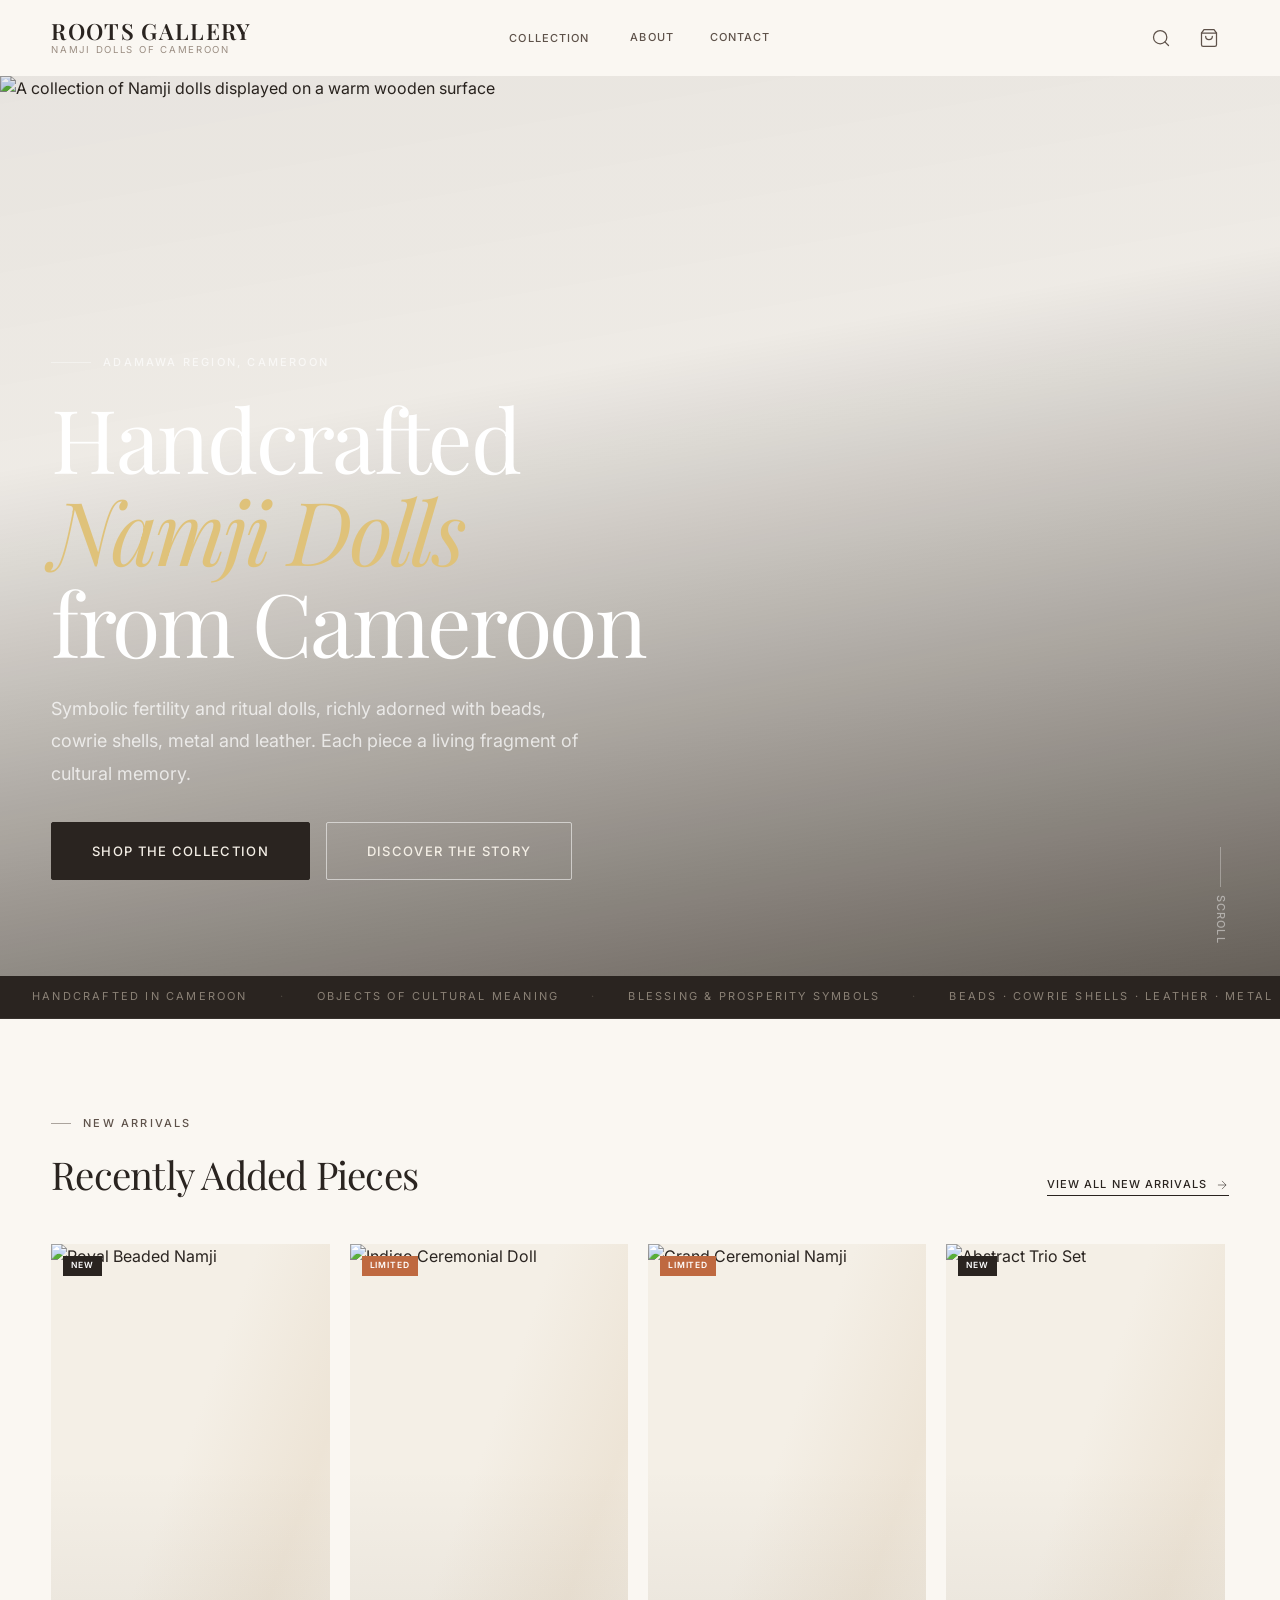
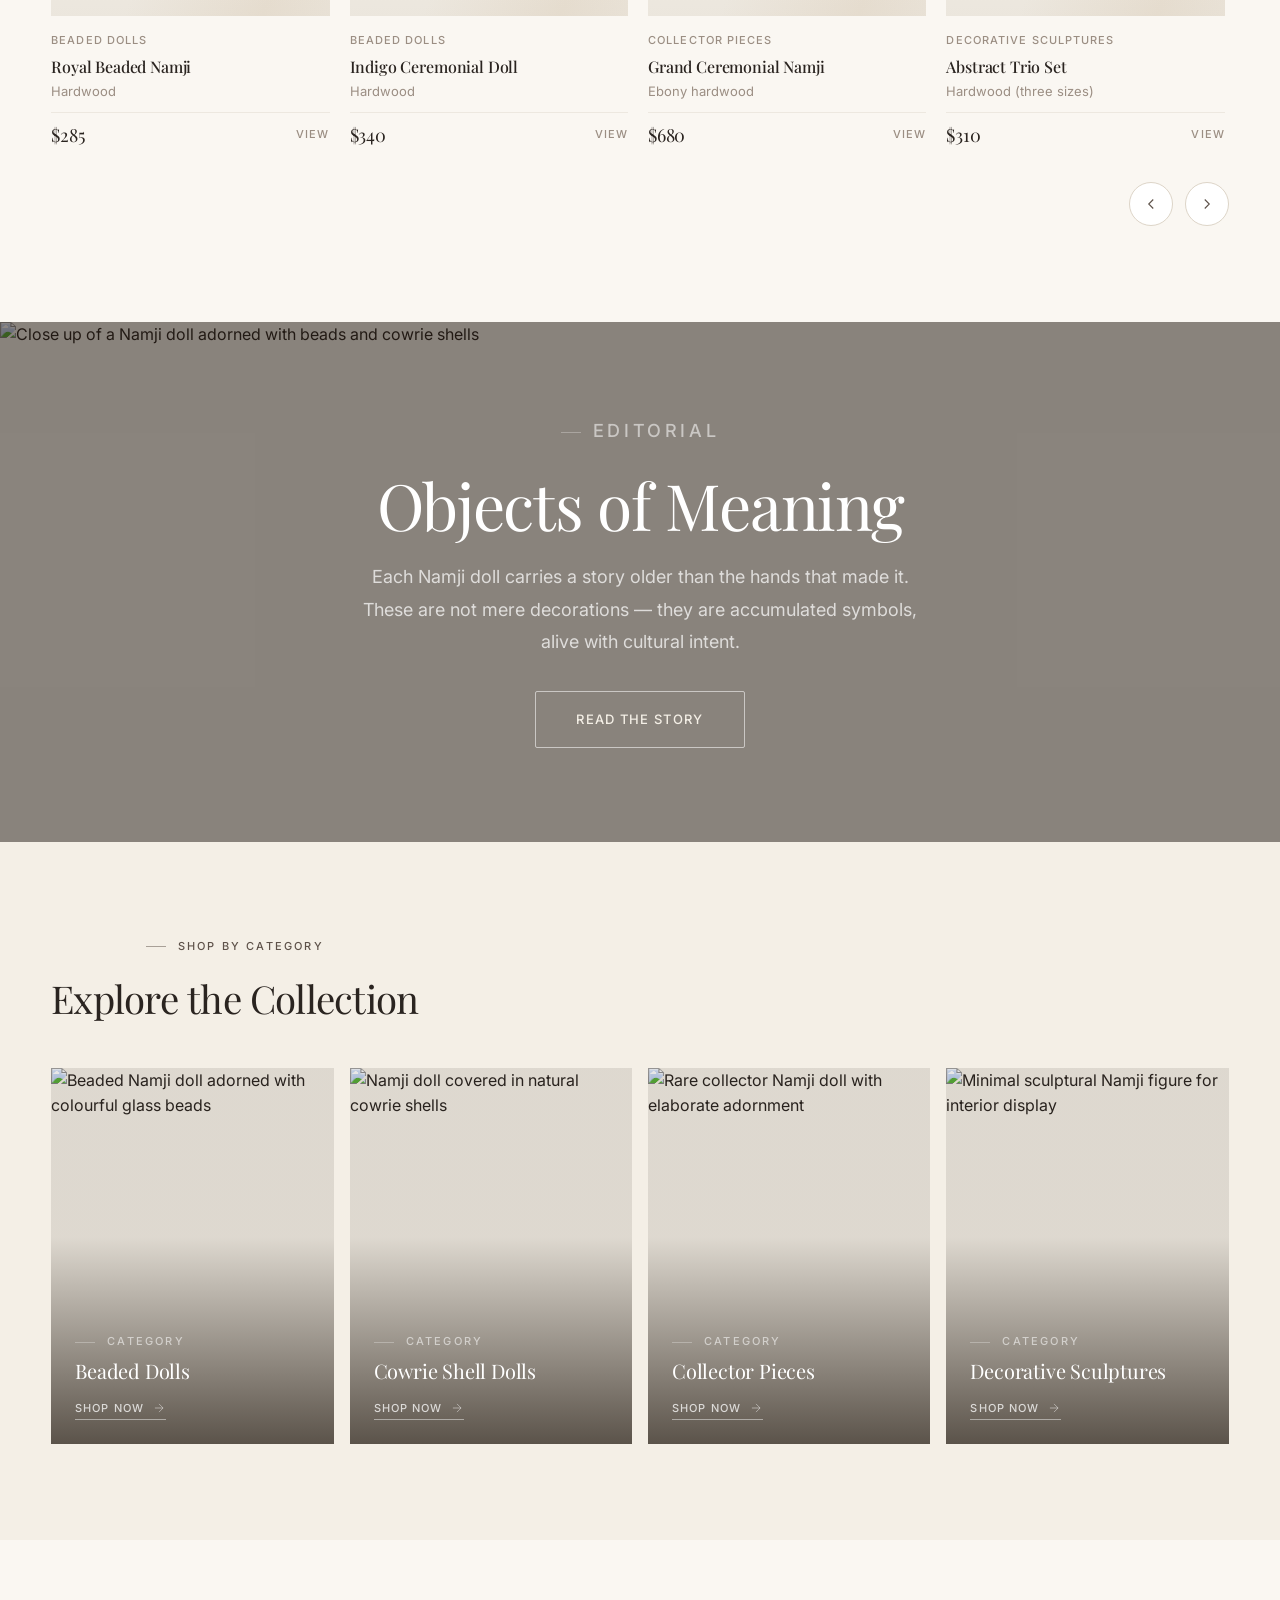
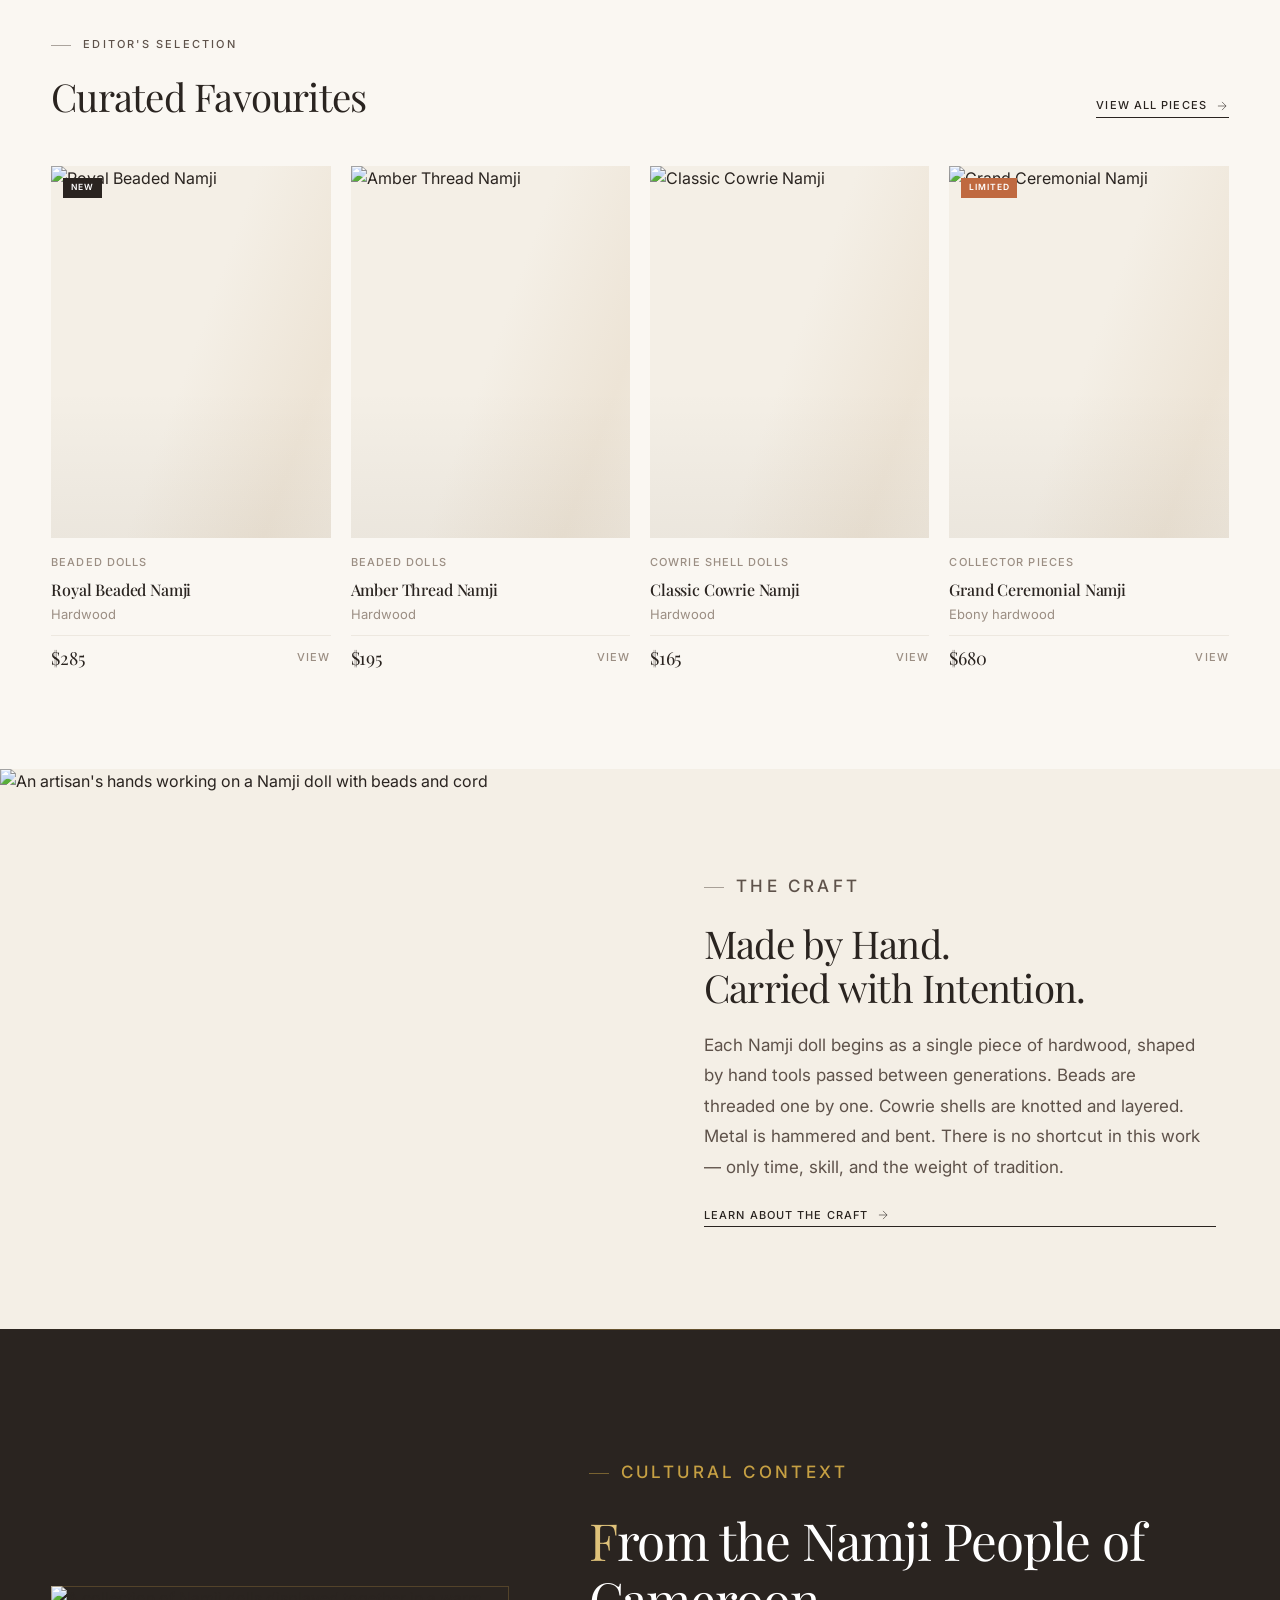
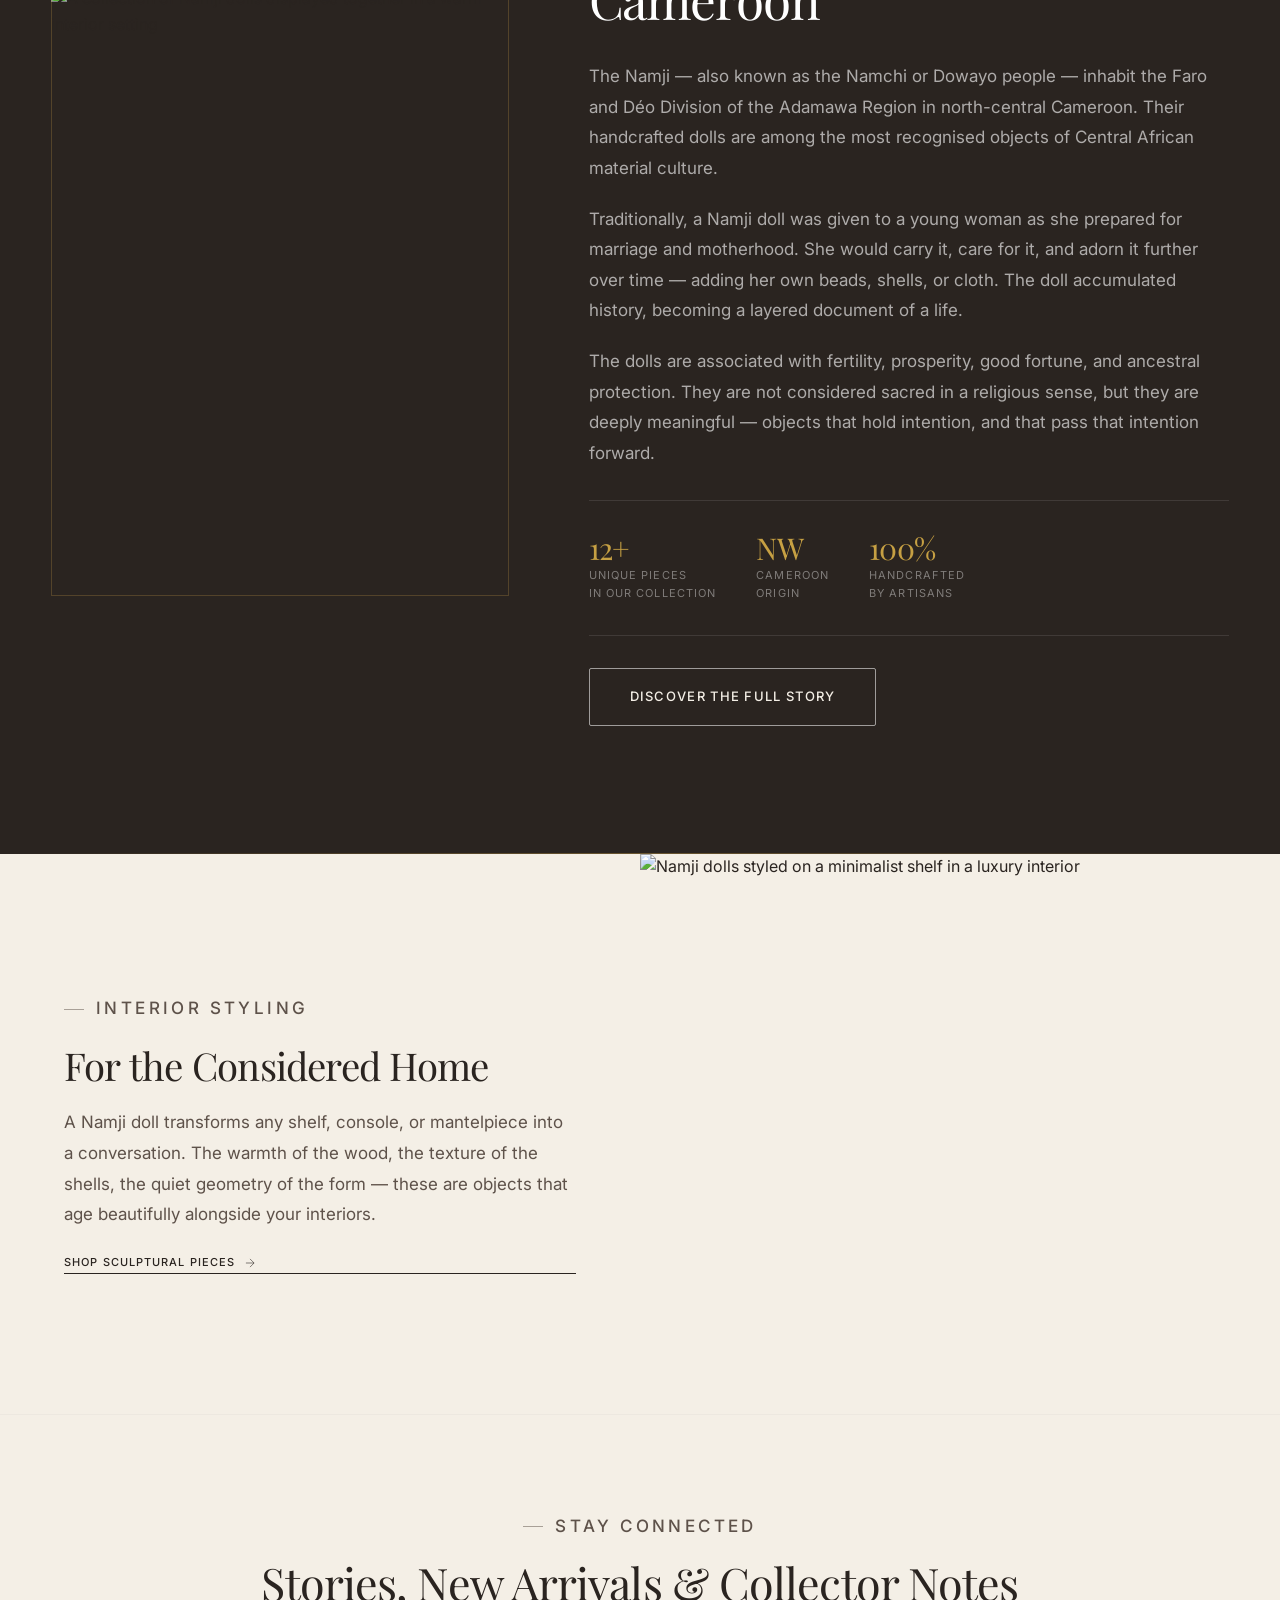
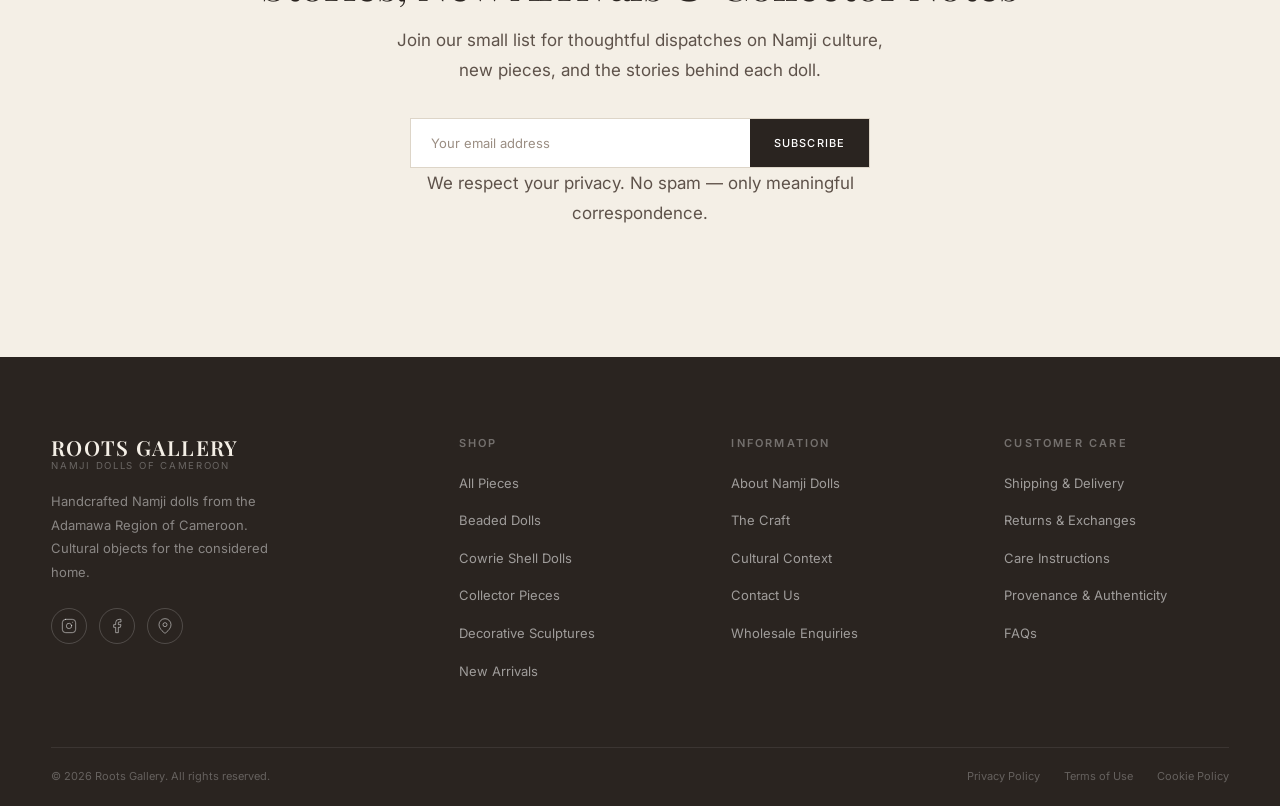
==== index.html @ 9575d580 "Initial Roots Gallery website Co-authored-by: Cursor <cursoragent@cursor.com>" ====
<!DOCTYPE html>
<html lang="en">
<head>
  <meta charset="UTF-8">
  <meta name="viewport" content="width=device-width, initial-scale=1.0">
  <meta name="description" content="Roots Gallery — Handcrafted Namji dolls from the Adamawa Region of Cameroon. Symbolic cultural dolls richly adorned with beads, cowrie shells, metal and leather.">
  <meta name="theme-color" content="#FAF7F2">
  <title>Roots Gallery — Namji Dolls from Cameroon</title>

  <!-- Open Graph -->
  <meta property="og:title" content="Roots Gallery — Namji Dolls from Cameroon">
  <meta property="og:description" content="Handcrafted cultural dolls from the Namji people of the Adamawa Region, Cameroon. Beaded, cowrie shell, and collector pieces for the considered home.">
  <meta property="og:type" content="website">
  <meta property="og:image" content="https://picsum.photos/seed/namji-hero-warm/1200/630">

  <link rel="stylesheet" href="css/main.css">
  <link rel="icon" href="data:image/svg+xml,<svg xmlns='http://www.w3.org/2000/svg' viewBox='0 0 100 100'><text y='.9em' font-size='90'>🪆</text></svg>">
</head>
<body data-page="home">

  <!-- ─── MAIN CONTENT ─── -->
  <main>

    <!-- ═══════════════════════════════════════════════
         HERO
    ═══════════════════════════════════════════════ -->
    <section class="hero" aria-label="Hero">
      <img
        src="https://picsum.photos/seed/namji-hero-warm/1920/1080"
        alt="A collection of Namji dolls displayed on a warm wooden surface"
        class="hero-image"
        fetchpriority="high"
        width="1920" height="1080"
      >
      <div class="hero-overlay"></div>

      <div class="hero-content">
        <p class="hero-eyebrow">Adamawa Region, Cameroon</p>
        <h1 class="hero-title">
          Handcrafted<br><em>Namji Dolls</em><br>from Cameroon
        </h1>
        <p class="hero-subtitle">
          Symbolic fertility and ritual dolls, richly adorned with beads, cowrie shells, metal and leather. Each piece a living fragment of cultural memory.
        </p>
        <div class="hero-actions">
          <a href="shop.html" class="btn btn-primary btn-lg">Shop the Collection</a>
          <a href="about.html" class="btn btn-outline-light btn-lg">Discover the Story</a>
        </div>
      </div>

      <div class="hero-scroll" aria-hidden="true">
        <div class="hero-scroll-line"></div>
        <span>Scroll</span>
      </div>
    </section>

    <!-- ═══════════════════════════════════════════════
         MARQUEE STRIP
    ═══════════════════════════════════════════════ -->
    <div class="marquee-strip" aria-hidden="true">
      <!-- JS (initMarquee) duplicates this content once for seamless loop -->
      <div class="marquee-track">
        <span>Handcrafted in Cameroon</span>
        <span class="sep">·</span>
        <span>Objects of Cultural Meaning</span>
        <span class="sep">·</span>
        <span>Blessing &amp; Prosperity Symbols</span>
        <span class="sep">·</span>
        <span>Beads · Cowrie Shells · Leather · Metal</span>
        <span class="sep">·</span>
        <span>Collector &amp; Interior Pieces</span>
        <span class="sep">·</span>
        <span>Shipped Worldwide</span>
        <span class="sep">·</span>
      </div>
    </div>

    <!-- ═══════════════════════════════════════════════
         NEW ARRIVALS
    ═══════════════════════════════════════════════ -->
    <section class="section" aria-labelledby="new-arrivals-heading">
      <div class="container container--wide">

        <div class="section-header">
          <div class="section-header-left">
            <p class="subheading fade-up">New Arrivals</p>
            <h2 id="new-arrivals-heading" class="fade-up delay-1">Recently Added Pieces</h2>
          </div>
          <a href="shop.html?filter=new" class="text-link fade-up delay-2">
            View all new arrivals
            <svg xmlns="http://www.w3.org/2000/svg" viewBox="0 0 24 24" fill="none" stroke="currentColor"><line x1="5" y1="12" x2="19" y2="12"/><polyline points="12 5 19 12 12 19"/></svg>
          </a>
        </div>

        <!-- Carousel -->
        <div class="carousel-wrapper" data-carousel>
          <div class="carousel-track" id="new-arrivals-track" aria-label="New arrivals">
            <!-- Populated by main.js -->
          </div>
          <div class="carousel-nav">
            <button class="carousel-btn" data-carousel-prev aria-label="Previous products">
              <svg xmlns="http://www.w3.org/2000/svg" viewBox="0 0 24 24" fill="none" stroke="currentColor" stroke-width="1.5"><polyline points="15 18 9 12 15 6"/></svg>
            </button>
            <button class="carousel-btn" data-carousel-next aria-label="Next products">
              <svg xmlns="http://www.w3.org/2000/svg" viewBox="0 0 24 24" fill="none" stroke="currentColor" stroke-width="1.5"><polyline points="9 18 15 12 9 6"/></svg>
            </button>
          </div>
        </div>

      </div>
    </section>

    <!-- ═══════════════════════════════════════════════
         EDITORIAL — OBJECTS OF MEANING
    ═══════════════════════════════════════════════ -->
    <section class="editorial-banner" aria-labelledby="editorial-heading">
      <img
        src="https://picsum.photos/seed/namji-editorial-1/1920/600"
        alt="Close up of a Namji doll adorned with beads and cowrie shells"
        class="editorial-banner-image"
        loading="lazy"
        width="1920" height="600"
      >
      <div class="editorial-banner-overlay"></div>
      <div class="editorial-banner-content">
        <p class="subheading">Editorial</p>
        <h2 id="editorial-heading">Objects of Meaning</h2>
        <p>Each Namji doll carries a story older than the hands that made it. These are not mere decorations — they are accumulated symbols, alive with cultural intent.</p>
        <a href="about.html" class="btn btn-outline-light btn-lg">Read the Story</a>
      </div>
    </section>

    <!-- ═══════════════════════════════════════════════
         CATEGORY GRID
    ═══════════════════════════════════════════════ -->
    <section class="section section-warm" aria-labelledby="categories-heading">
      <div class="container container--wide">

        <div class="section-header section-center">
          <div class="section-header-left">
            <p class="subheading fade-up">Shop by Category</p>
            <h2 id="categories-heading" class="fade-up delay-1">Explore the Collection</h2>
          </div>
        </div>

        <div class="category-grid">

          <a href="shop.html?category=beaded-dolls" class="category-card fade-up" aria-label="Shop Beaded Dolls">
            <img
              src="https://picsum.photos/seed/namji-cat-beaded/600/800"
              alt="Beaded Namji doll adorned with colourful glass beads"
              loading="lazy" width="600" height="800"
            >
            <div class="category-card-overlay"></div>
            <div class="category-card-content">
              <p class="subheading">Category</p>
              <h3>Beaded Dolls</h3>
              <span class="text-link">
                Shop now
                <svg xmlns="http://www.w3.org/2000/svg" viewBox="0 0 24 24" fill="none" stroke="currentColor"><line x1="5" y1="12" x2="19" y2="12"/><polyline points="12 5 19 12 12 19"/></svg>
              </span>
            </div>
          </a>

          <a href="shop.html?category=cowrie-shell-dolls" class="category-card fade-up delay-1" aria-label="Shop Cowrie Shell Dolls">
            <img
              src="https://picsum.photos/seed/namji-cat-cowrie/600/800"
              alt="Namji doll covered in natural cowrie shells"
              loading="lazy" width="600" height="800"
            >
            <div class="category-card-overlay"></div>
            <div class="category-card-content">
              <p class="subheading">Category</p>
              <h3>Cowrie Shell Dolls</h3>
              <span class="text-link">
                Shop now
                <svg xmlns="http://www.w3.org/2000/svg" viewBox="0 0 24 24" fill="none" stroke="currentColor"><line x1="5" y1="12" x2="19" y2="12"/><polyline points="12 5 19 12 12 19"/></svg>
              </span>
            </div>
          </a>

          <a href="shop.html?category=collector-pieces" class="category-card fade-up delay-2" aria-label="Shop Collector Pieces">
            <img
              src="https://picsum.photos/seed/namji-cat-collector/600/800"
              alt="Rare collector Namji doll with elaborate adornment"
              loading="lazy" width="600" height="800"
            >
            <div class="category-card-overlay"></div>
            <div class="category-card-content">
              <p class="subheading">Category</p>
              <h3>Collector Pieces</h3>
              <span class="text-link">
                Shop now
                <svg xmlns="http://www.w3.org/2000/svg" viewBox="0 0 24 24" fill="none" stroke="currentColor"><line x1="5" y1="12" x2="19" y2="12"/><polyline points="12 5 19 12 12 19"/></svg>
              </span>
            </div>
          </a>

          <a href="shop.html?category=decorative-sculptures" class="category-card fade-up delay-3" aria-label="Shop Decorative Sculptures">
            <img
              src="https://picsum.photos/seed/namji-cat-sculpture/600/800"
              alt="Minimal sculptural Namji figure for interior display"
              loading="lazy" width="600" height="800"
            >
            <div class="category-card-overlay"></div>
            <div class="category-card-content">
              <p class="subheading">Category</p>
              <h3>Decorative Sculptures</h3>
              <span class="text-link">
                Shop now
                <svg xmlns="http://www.w3.org/2000/svg" viewBox="0 0 24 24" fill="none" stroke="currentColor"><line x1="5" y1="12" x2="19" y2="12"/><polyline points="12 5 19 12 12 19"/></svg>
              </span>
            </div>
          </a>

        </div>
      </div>
    </section>

    <!-- ═══════════════════════════════════════════════
         FEATURED PRODUCTS
    ═══════════════════════════════════════════════ -->
    <section class="section" aria-labelledby="featured-heading">
      <div class="container container--wide">

        <div class="section-header">
          <div class="section-header-left">
            <p class="subheading fade-up">Editor's Selection</p>
            <h2 id="featured-heading" class="fade-up delay-1">Curated Favourites</h2>
          </div>
          <a href="shop.html?filter=featured" class="text-link fade-up delay-2">
            View all pieces
            <svg xmlns="http://www.w3.org/2000/svg" viewBox="0 0 24 24" fill="none" stroke="currentColor"><line x1="5" y1="12" x2="19" y2="12"/><polyline points="12 5 19 12 12 19"/></svg>
          </a>
        </div>

        <div class="products-grid" id="featured-grid" aria-label="Featured products">
          <!-- Populated by main.js -->
        </div>

      </div>
    </section>

    <!-- ═══════════════════════════════════════════════
         EDITORIAL SPLIT — CRAFT
    ═══════════════════════════════════════════════ -->
    <section class="editorial-split" aria-label="The craft of Namji dolls">
      <div class="editorial-split-image">
        <img
          src="https://picsum.photos/seed/namji-craft-split/900/700"
          alt="An artisan's hands working on a Namji doll with beads and cord"
          loading="lazy"
          width="900" height="700"
        >
      </div>
      <div class="editorial-split-content">
        <p class="subheading fade-up">The Craft</p>
        <h2 class="fade-up delay-1">Made by Hand.<br>Carried with Intention.</h2>
        <p class="fade-up delay-2">Each Namji doll begins as a single piece of hardwood, shaped by hand tools passed between generations. Beads are threaded one by one. Cowrie shells are knotted and layered. Metal is hammered and bent. There is no shortcut in this work — only time, skill, and the weight of tradition.</p>
        <a href="about.html#craft" class="text-link fade-up delay-3">
          Learn about the craft
          <svg xmlns="http://www.w3.org/2000/svg" viewBox="0 0 24 24" fill="none" stroke="currentColor"><line x1="5" y1="12" x2="19" y2="12"/><polyline points="12 5 19 12 12 19"/></svg>
        </a>
      </div>
    </section>

    <!-- ═══════════════════════════════════════════════
         CULTURAL STORY BLOCK
    ═══════════════════════════════════════════════ -->
    <section class="story-block" aria-labelledby="story-heading">
      <div class="container container--wide">
        <div class="story-block-inner">

          <div class="story-block-image fade-in">
            <img
              src="https://picsum.photos/seed/namji-story/600/800"
              alt="A collection of Namji dolls displayed together in a warm interior setting"
              loading="lazy"
              width="600" height="800"
            >
          </div>

          <div class="story-block-content">
            <p class="subheading">Cultural Context</p>
            <h2 id="story-heading" class="fade-up">From the Namji People of Cameroon</h2>
            <p class="fade-up delay-1">The Namji — also known as the Namchi or Dowayo people — inhabit the Faro and Déo Division of the Adamawa Region in north-central Cameroon. Their handcrafted dolls are among the most recognised objects of Central African material culture.</p>
            <p class="fade-up delay-2">Traditionally, a Namji doll was given to a young woman as she prepared for marriage and motherhood. She would carry it, care for it, and adorn it further over time — adding her own beads, shells, or cloth. The doll accumulated history, becoming a layered document of a life.</p>
            <p class="fade-up delay-3">The dolls are associated with fertility, prosperity, good fortune, and ancestral protection. They are not considered sacred in a religious sense, but they are deeply meaningful — objects that hold intention, and that pass that intention forward.</p>

            <div class="story-stats fade-up delay-4">
              <div class="story-stat">
                <span class="story-stat-number">12+</span>
                <span class="story-stat-label">Unique pieces<br>in our collection</span>
              </div>
              <div class="story-stat">
                <span class="story-stat-number">NW</span>
                <span class="story-stat-label">Cameroon<br>origin</span>
              </div>
              <div class="story-stat">
                <span class="story-stat-number">100%</span>
                <span class="story-stat-label">Handcrafted<br>by artisans</span>
              </div>
            </div>

            <a href="about.html" class="btn btn-outline-light btn-lg fade-up delay-5">Discover the Full Story</a>
          </div>

        </div>
      </div>
    </section>

    <!-- ═══════════════════════════════════════════════
         EDITORIAL SPLIT — INTERIOR
    ═══════════════════════════════════════════════ -->
    <section class="editorial-split editorial-split--reverse" aria-label="Namji dolls in interior design">
      <div class="editorial-split-image">
        <img
          src="https://picsum.photos/seed/namji-interior/900/700"
          alt="Namji dolls styled on a minimalist shelf in a luxury interior"
          loading="lazy"
          width="900" height="700"
        >
      </div>
      <div class="editorial-split-content">
        <p class="subheading fade-up">Interior Styling</p>
        <h2 class="fade-up delay-1">For the Considered Home</h2>
        <p class="fade-up delay-2">A Namji doll transforms any shelf, console, or mantelpiece into a conversation. The warmth of the wood, the texture of the shells, the quiet geometry of the form — these are objects that age beautifully alongside your interiors.</p>
        <a href="shop.html?category=decorative-sculptures" class="text-link fade-up delay-3">
          Shop sculptural pieces
          <svg xmlns="http://www.w3.org/2000/svg" viewBox="0 0 24 24" fill="none" stroke="currentColor"><line x1="5" y1="12" x2="19" y2="12"/><polyline points="12 5 19 12 12 19"/></svg>
        </a>
      </div>
    </section>

    <!-- ═══════════════════════════════════════════════
         NEWSLETTER
    ═══════════════════════════════════════════════ -->
    <section class="newsletter" aria-labelledby="newsletter-heading">
      <div class="container container--narrow">
        <p class="subheading fade-up">Stay Connected</p>
        <h2 id="newsletter-heading" class="fade-up delay-1">Stories, New Arrivals &amp; Collector Notes</h2>
        <p class="fade-up delay-2">Join our small list for thoughtful dispatches on Namji culture, new pieces, and the stories behind each doll.</p>
        <form class="newsletter-form fade-up delay-3" novalidate>
          <input type="email" placeholder="Your email address" aria-label="Email address" required>
          <button type="submit">Subscribe</button>
        </form>
        <p class="newsletter-note fade-up delay-4">We respect your privacy. No spam — only meaningful correspondence.</p>
      </div>
    </section>

  </main>
  <!-- ─── END MAIN ─── -->

  <!-- Scripts (order matters) -->
  <script src="js/products.js"></script>
  <script src="js/cart.js"></script>
  <script src="js/components.js"></script>
  <script src="js/main.js"></script>
</body>
</html>
---- css/main.css ----
/* ============================================================
   ROOTS GALLERY — Main Stylesheet
   Namji Dolls · African Luxury Ecommerce
   ============================================================ */

@import url('https://fonts.googleapis.com/css2?family=Playfair+Display:ital,wght@0,400;0,500;0,600;0,700;1,400;1,500&family=Inter:wght@300;400;500;600&family=Cormorant+Garamond:ital,wght@0,400;0,500;0,600;1,400;1,500;1,600&display=swap');

/* ============================================================
   CSS CUSTOM PROPERTIES
   ============================================================ */
:root {
  /* Brand Colors */
  --cream:        #FAF7F2;
  --warm-white:   #F4EFE6;
  --sand:         #EDE4D6;
  --sand-dark:    #D8CCBB;
  --taupe:        #B9A896;
  --brown-light:  #9E7A5C;
  --brown:        #7A5840;
  --brown-deep:   #5C3D28;
  --charcoal:     #2A2420;
  --ink:          #16110C;
  --terracotta:   #BF6940;
  --gold:         #C6A043;
  --gold-light:   #DFC27A;
  --sage:         #6A7A5C;
  --copper:       #A0664A;
  --white:        #FFFFFF;

  /* Semantic */
  --bg:           var(--cream);
  --bg-alt:       var(--warm-white);
  --bg-dark:      var(--charcoal);
  --bg-card:      #FFFFFF;
  --text-1:       var(--charcoal);
  --text-2:       #5E524A;
  --text-3:       #9B8E83;
  --text-on-dark: var(--warm-white);
  --border:       #DDD5C8;
  --border-light: #EDE8E0;
  --accent:       var(--brown);
  --accent-2:     var(--terracotta);
  --gold-accent:  var(--gold);

  /* Typography */
  --ff-display:   'Playfair Display', Georgia, serif;
  --ff-body:      'Inter', -apple-system, BlinkMacSystemFont, sans-serif;
  --ff-editorial: 'Cormorant Garamond', Georgia, serif;

  /* Type Scale */
  --fs-xs:   0.6875rem;
  --fs-sm:   0.8125rem;
  --fs-base: 1rem;
  --fs-md:   1.0625rem;
  --fs-lg:   1.125rem;
  --fs-xl:   1.25rem;
  --fs-2xl:  1.5rem;
  --fs-3xl:  1.875rem;
  --fs-4xl:  2.25rem;
  --fs-5xl:  3rem;
  --fs-6xl:  3.75rem;
  --fs-7xl:  4.5rem;
  --fs-8xl:  5.5rem;
  --fs-9xl:  7rem;

  /* Letter spacing */
  --ls-tight:  -0.02em;
  --ls-normal:  0;
  --ls-wide:    0.05em;
  --ls-wider:   0.1em;
  --ls-widest:  0.2em;

  /* Line heights */
  --lh-tight:  1.15;
  --lh-snug:   1.3;
  --lh-base:   1.6;
  --lh-loose:  1.8;

  /* Spacing */
  --s1:  0.25rem;
  --s2:  0.5rem;
  --s3:  0.75rem;
  --s4:  1rem;
  --s5:  1.25rem;
  --s6:  1.5rem;
  --s8:  2rem;
  --s10: 2.5rem;
  --s12: 3rem;
  --s16: 4rem;
  --s20: 5rem;
  --s24: 6rem;
  --s32: 8rem;
  --s40: 10rem;

  /* Container */
  --max-w:       1440px;
  --max-w-wide:  1320px;
  --max-w-std:   1160px;
  --max-w-narrow: 900px;
  --max-w-text:  680px;
  --px:          clamp(1.5rem, 4vw, 4rem);

  /* Header */
  --header-h: 76px;

  /* Transitions */
  --ease-fast:   200ms cubic-bezier(0.4, 0, 0.2, 1);
  --ease-base:   350ms cubic-bezier(0.4, 0, 0.2, 1);
  --ease-slow:   550ms cubic-bezier(0.4, 0, 0.2, 1);
  --ease-spring: 400ms cubic-bezier(0.34, 1.56, 0.64, 1);

  /* Shadows */
  --shadow-xs:  0 1px 2px rgba(26, 17, 8, 0.06);
  --shadow-sm:  0 2px 8px rgba(26, 17, 8, 0.07), 0 1px 2px rgba(26, 17, 8, 0.04);
  --shadow-md:  0 4px 16px rgba(26, 17, 8, 0.09), 0 2px 4px rgba(26, 17, 8, 0.05);
  --shadow-lg:  0 12px 40px rgba(26, 17, 8, 0.11), 0 4px 8px rgba(26, 17, 8, 0.06);
  --shadow-xl:  0 24px 64px rgba(26, 17, 8, 0.14);

  /* Border radius */
  --r-sm:  2px;
  --r-md:  4px;
  --r-lg:  8px;
  --r-xl:  16px;
}

/* ============================================================
   RESET & BASE
   ============================================================ */
*, *::before, *::after {
  box-sizing: border-box;
  margin: 0;
  padding: 0;
}

html {
  font-size: 16px;
  scroll-behavior: smooth;
  -webkit-text-size-adjust: 100%;
}

body {
  font-family: var(--ff-body);
  font-size: var(--fs-base);
  line-height: var(--lh-base);
  color: var(--text-1);
  background-color: var(--bg);
  -webkit-font-smoothing: antialiased;
  -moz-osx-font-smoothing: grayscale;
  overflow-x: hidden;
}

body.menu-open,
body.cart-panel-open {
  overflow: hidden;
}

img, video {
  display: block;
  max-width: 100%;
  height: auto;
}

a {
  color: inherit;
  text-decoration: none;
}

ul, ol {
  list-style: none;
}

button, input, select, textarea {
  font-family: inherit;
  font-size: inherit;
}

button {
  cursor: pointer;
  background: none;
  border: none;
}

h1, h2, h3, h4, h5, h6 {
  font-family: var(--ff-display);
  font-weight: 500;
  line-height: var(--lh-tight);
  letter-spacing: var(--ls-tight);
  color: var(--text-1);
}

::selection {
  background: var(--sand);
  color: var(--ink);
}

/* ============================================================
   LAYOUT UTILITIES
   ============================================================ */
.container {
  width: 100%;
  max-width: var(--max-w-std);
  margin-inline: auto;
  padding-inline: var(--px);
}

.container--wide { max-width: var(--max-w-wide); }
.container--narrow { max-width: var(--max-w-narrow); }
.container--text { max-width: var(--max-w-text); }
.container--flush { padding-inline: 0; }

.sr-only {
  position: absolute;
  width: 1px; height: 1px;
  padding: 0; margin: -1px;
  overflow: hidden;
  clip: rect(0,0,0,0);
  white-space: nowrap;
  border: 0;
}

/* ============================================================
   TYPOGRAPHY UTILITIES
   ============================================================ */
.display-1 {
  font-family: var(--ff-display);
  font-size: clamp(var(--fs-6xl), 8vw, var(--fs-9xl));
  font-weight: 400;
  line-height: 1.05;
  letter-spacing: -0.03em;
}

.display-2 {
  font-family: var(--ff-display);
  font-size: clamp(var(--fs-5xl), 6vw, var(--fs-8xl));
  font-weight: 400;
  line-height: 1.08;
  letter-spacing: -0.025em;
}

.heading-1 {
  font-family: var(--ff-display);
  font-size: clamp(var(--fs-3xl), 4vw, var(--fs-6xl));
  font-weight: 400;
  line-height: 1.1;
  letter-spacing: -0.02em;
}

.heading-2 {
  font-family: var(--ff-display);
  font-size: clamp(var(--fs-2xl), 3vw, var(--fs-5xl));
  font-weight: 400;
  line-height: 1.15;
  letter-spacing: -0.02em;
}

.heading-3 {
  font-family: var(--ff-display);
  font-size: clamp(var(--fs-xl), 2.5vw, var(--fs-4xl));
  font-weight: 400;
  line-height: 1.2;
}

.subheading {
  font-family: var(--ff-body);
  font-size: var(--fs-xs);
  font-weight: 500;
  letter-spacing: var(--ls-widest);
  text-transform: uppercase;
  color: var(--text-2);
}

.editorial {
  font-family: var(--ff-editorial);
  font-size: clamp(var(--fs-xl), 2vw, var(--fs-3xl));
  font-weight: 400;
  line-height: 1.5;
  font-style: italic;
}

.body-lg {
  font-size: var(--fs-lg);
  line-height: var(--lh-loose);
  color: var(--text-2);
}

.body-sm {
  font-size: var(--fs-sm);
  line-height: var(--lh-base);
  color: var(--text-3);
}

/* ============================================================
   BUTTONS
   ============================================================ */
.btn {
  display: inline-flex;
  align-items: center;
  justify-content: center;
  gap: var(--s2);
  padding: 0.875rem 2rem;
  font-family: var(--ff-body);
  font-size: var(--fs-xs);
  font-weight: 500;
  letter-spacing: var(--ls-wider);
  text-transform: uppercase;
  transition: all var(--ease-base);
  white-space: nowrap;
  border-radius: var(--r-sm);
  position: relative;
  overflow: hidden;
}

.btn-primary {
  background: var(--charcoal);
  color: var(--text-on-dark);
  border: 1.5px solid var(--charcoal);
}

.btn-primary:hover {
  background: var(--ink);
  border-color: var(--ink);
}

.btn-outline {
  background: transparent;
  color: var(--charcoal);
  border: 1.5px solid var(--charcoal);
}

.btn-outline:hover {
  background: var(--charcoal);
  color: var(--text-on-dark);
}

.btn-outline-light {
  background: transparent;
  color: var(--text-on-dark);
  border: 1.5px solid rgba(255,255,255,0.55);
}

.btn-outline-light:hover {
  background: rgba(255,255,255,0.12);
  border-color: rgba(255,255,255,0.8);
}

.btn-ghost {
  background: transparent;
  color: var(--text-2);
  border: 1.5px solid var(--border);
  padding: 0.7rem 1.5rem;
}

.btn-ghost:hover {
  border-color: var(--charcoal);
  color: var(--charcoal);
}

.btn-accent {
  background: var(--accent-2);
  color: var(--white);
  border: 1.5px solid var(--accent-2);
}

.btn-accent:hover {
  background: #a85835;
  border-color: #a85835;
}

.btn-lg {
  padding: 1.1rem 2.5rem;
  font-size: var(--fs-sm);
}

.btn-sm {
  padding: 0.625rem 1.25rem;
  font-size: var(--fs-xs);
}

.btn-full {
  width: 100%;
}

.btn-icon {
  display: inline-flex;
  align-items: center;
  justify-content: center;
  width: 44px;
  height: 44px;
  padding: 0;
  border-radius: 50%;
  transition: all var(--ease-fast);
}

/* Text link */
.text-link {
  font-size: var(--fs-xs);
  font-weight: 500;
  letter-spacing: var(--ls-wider);
  text-transform: uppercase;
  color: var(--text-1);
  display: inline-flex;
  align-items: center;
  gap: var(--s2);
  border-bottom: 1px solid var(--text-1);
  padding-bottom: 2px;
  transition: all var(--ease-fast);
}

.text-link:hover {
  color: var(--accent);
  border-color: var(--accent);
  gap: var(--s3);
}

.text-link svg {
  width: 14px;
  height: 14px;
  transition: transform var(--ease-fast);
}

/* ============================================================
   HEADER & NAVIGATION
   ============================================================ */
.site-header {
  position: fixed;
  top: 0;
  left: 0;
  right: 0;
  z-index: 1000;
  height: var(--header-h);
  display: flex;
  align-items: center;
  background: rgba(250, 247, 242, 0.96);
  backdrop-filter: blur(12px);
  -webkit-backdrop-filter: blur(12px);
  border-bottom: 1px solid transparent;
  transition: border-color var(--ease-base), background var(--ease-base), box-shadow var(--ease-base);
}

.site-header.scrolled {
  border-bottom-color: var(--border-light);
  box-shadow: var(--shadow-sm);
}

.header-inner {
  width: 100%;
  max-width: var(--max-w-wide);
  margin-inline: auto;
  padding-inline: var(--px);
  display: grid;
  grid-template-columns: 1fr auto 1fr;
  align-items: center;
  gap: var(--s6);
}

/* Logo */
.site-logo {
  display: flex;
  flex-direction: column;
  line-height: 1;
}

.site-logo .logo-name {
  font-family: var(--ff-display);
  font-size: 1.4rem;
  font-weight: 600;
  letter-spacing: 0.06em;
  text-transform: uppercase;
  color: var(--charcoal);
  line-height: 1;
}

.site-logo .logo-sub {
  font-family: var(--ff-body);
  font-size: 0.6rem;
  font-weight: 400;
  letter-spacing: 0.18em;
  text-transform: uppercase;
  color: var(--text-3);
  margin-top: 3px;
}

/* Main Nav */
.main-nav {
  display: flex;
  align-items: center;
  gap: var(--s1);
}

.nav-item {
  position: relative;
}

.nav-item > a,
.nav-item > button {
  display: flex;
  align-items: center;
  gap: 5px;
  padding: var(--s3) var(--s4);
  font-family: var(--ff-body);
  font-size: var(--fs-xs);
  font-weight: 500;
  letter-spacing: var(--ls-wider);
  text-transform: uppercase;
  color: var(--text-2);
  transition: color var(--ease-fast);
  background: none;
  border: none;
  white-space: nowrap;
}

.nav-item > a:hover,
.nav-item > button:hover,
.nav-item.active > a {
  color: var(--charcoal);
}

.nav-item > a::after {
  content: '';
  position: absolute;
  bottom: 6px;
  left: 50%;
  transform: translateX(-50%) scaleX(0);
  width: calc(100% - 2rem);
  height: 1px;
  background: var(--charcoal);
  transition: transform var(--ease-base);
  transform-origin: center;
}

.nav-item > a:hover::after,
.nav-item.active > a::after {
  transform: translateX(-50%) scaleX(1);
}

/* Header Actions */
.header-actions {
  display: flex;
  align-items: center;
  justify-content: flex-end;
  gap: var(--s2);
}

.header-btn {
  display: flex;
  align-items: center;
  justify-content: center;
  width: 40px;
  height: 40px;
  color: var(--text-2);
  border-radius: var(--r-md);
  transition: color var(--ease-fast), background var(--ease-fast);
}

.header-btn:hover {
  color: var(--charcoal);
  background: var(--sand);
}

.header-btn svg {
  width: 20px;
  height: 20px;
  stroke-width: 1.5;
}

.cart-btn {
  position: relative;
}

.cart-count {
  position: absolute;
  top: 4px;
  right: 4px;
  width: 17px;
  height: 17px;
  background: var(--charcoal);
  color: var(--white);
  border-radius: 50%;
  font-size: 9px;
  font-weight: 600;
  display: flex;
  align-items: center;
  justify-content: center;
  letter-spacing: 0;
  line-height: 1;
  transition: transform var(--ease-spring);
  transform: scale(0);
}

.cart-count.has-items {
  transform: scale(1);
}

/* Mega Menu */
.mega-menu-wrapper {
  position: absolute;
  top: calc(100% + 1px);
  left: 50%;
  transform: translateX(-50%);
  width: 600px;
  background: var(--bg-card);
  border: 1px solid var(--border-light);
  box-shadow: var(--shadow-xl);
  padding: var(--s8);
  opacity: 0;
  visibility: hidden;
  transform: translateX(-50%) translateY(-8px);
  transition: opacity var(--ease-base), transform var(--ease-base), visibility var(--ease-base);
  pointer-events: none;
}

.nav-item:hover .mega-menu-wrapper,
.mega-menu-wrapper:hover {
  opacity: 1;
  visibility: visible;
  transform: translateX(-50%) translateY(0);
  pointer-events: auto;
}

.mega-menu-grid {
  display: grid;
  grid-template-columns: repeat(4, 1fr);
  gap: var(--s6);
}

.mega-menu-col h4 {
  font-family: var(--ff-body);
  font-size: var(--fs-xs);
  font-weight: 600;
  letter-spacing: var(--ls-widest);
  text-transform: uppercase;
  color: var(--text-3);
  margin-bottom: var(--s4);
  padding-bottom: var(--s3);
  border-bottom: 1px solid var(--border-light);
}

.mega-menu-col ul {
  display: flex;
  flex-direction: column;
  gap: var(--s2);
}

.mega-menu-col a {
  font-size: var(--fs-sm);
  color: var(--text-2);
  transition: color var(--ease-fast);
  line-height: 1.4;
}

.mega-menu-col a:hover {
  color: var(--charcoal);
}

/* Mobile Nav Toggle */
.nav-toggle {
  display: none;
  width: 40px;
  height: 40px;
  flex-direction: column;
  align-items: center;
  justify-content: center;
  gap: 5px;
  color: var(--charcoal);
}

.nav-toggle span {
  display: block;
  width: 22px;
  height: 1.5px;
  background: currentColor;
  transition: all var(--ease-base);
  transform-origin: center;
}

.nav-toggle.open span:nth-child(1) { transform: translateY(6.5px) rotate(45deg); }
.nav-toggle.open span:nth-child(2) { opacity: 0; transform: scaleX(0); }
.nav-toggle.open span:nth-child(3) { transform: translateY(-6.5px) rotate(-45deg); }

/* Mobile Menu Overlay */
.mobile-menu {
  display: none;
  position: fixed;
  inset: 0;
  background: var(--bg);
  z-index: 999;
  padding-top: var(--header-h);
  overflow-y: auto;
  transform: translateX(-100%);
  transition: transform var(--ease-base);
}

.mobile-menu.open {
  transform: translateX(0);
}

.mobile-menu-inner {
  padding: var(--s8) var(--px) var(--s16);
}

.mobile-nav-links {
  display: flex;
  flex-direction: column;
  border-top: 1px solid var(--border);
}

.mobile-nav-link {
  display: flex;
  align-items: center;
  justify-content: space-between;
  padding: var(--s5) 0;
  font-family: var(--ff-display);
  font-size: var(--fs-2xl);
  font-weight: 400;
  color: var(--text-1);
  border-bottom: 1px solid var(--border);
  transition: color var(--ease-fast);
}

.mobile-nav-link:hover {
  color: var(--accent);
}

/* Search Bar */
.search-overlay {
  position: fixed;
  inset: 0;
  background: rgba(26,20,14,0.7);
  backdrop-filter: blur(8px);
  z-index: 1100;
  display: flex;
  align-items: flex-start;
  justify-content: center;
  padding-top: 120px;
  opacity: 0;
  visibility: hidden;
  transition: all var(--ease-base);
}

.search-overlay.open {
  opacity: 1;
  visibility: visible;
}

.search-box {
  width: 100%;
  max-width: 640px;
  padding: var(--s2) var(--px);
}

.search-box input {
  width: 100%;
  background: none;
  border: none;
  border-bottom: 1.5px solid var(--white);
  padding: var(--s4) 0;
  font-family: var(--ff-display);
  font-size: var(--fs-5xl);
  color: var(--white);
  outline: none;
}

.search-box input::placeholder {
  color: rgba(255,255,255,0.35);
}

/* ============================================================
   PAGE LAYOUT
   ============================================================ */
main {
  padding-top: var(--header-h);
}

.page-hero {
  padding: var(--s24) 0 var(--s20);
  text-align: center;
  background: var(--bg-alt);
  border-bottom: 1px solid var(--border-light);
}

.section {
  padding: var(--s24) 0;
}

.section-sm {
  padding: var(--s16) 0;
}

.section-lg {
  padding: var(--s32) 0;
}

.section-dark {
  background: var(--charcoal);
  color: var(--text-on-dark);
}

.section-dark .text-2 {
  color: var(--sand-dark);
}

.section-sand {
  background: var(--sand);
}

.section-warm {
  background: var(--warm-white);
}

/* ============================================================
   HERO — HOMEPAGE
   ============================================================ */
.hero {
  position: relative;
  height: 100svh;
  min-height: 600px;
  max-height: 1000px;
  overflow: hidden;
  display: flex;
  align-items: flex-end;
  padding-bottom: var(--s24);
}

.hero-image {
  position: absolute;
  inset: 0;
  width: 100%;
  height: 100%;
  object-fit: cover;
  object-position: center 30%;
}

.hero-overlay {
  position: absolute;
  inset: 0;
  background: linear-gradient(
    160deg,
    rgba(26,17,8,0.12) 0%,
    rgba(26,17,8,0.08) 40%,
    rgba(26,17,8,0.55) 100%
  );
}

.hero-content {
  position: relative;
  z-index: 1;
  width: 100%;
  max-width: var(--max-w-wide);
  margin-inline: auto;
  padding-inline: var(--px);
}

.hero-eyebrow {
  font-family: var(--ff-body);
  font-size: var(--fs-xs);
  font-weight: 500;
  letter-spacing: var(--ls-widest);
  text-transform: uppercase;
  color: rgba(255,255,255,0.65);
  margin-bottom: var(--s5);
  display: flex;
  align-items: center;
  gap: var(--s3);
}

.hero-eyebrow::before {
  content: '';
  display: block;
  width: 40px;
  height: 1px;
  background: rgba(255,255,255,0.4);
}

.hero-title {
  font-family: var(--ff-display);
  font-size: clamp(var(--fs-5xl), 7vw, var(--fs-8xl));
  font-weight: 400;
  line-height: 1.05;
  letter-spacing: -0.03em;
  color: var(--white);
  max-width: 14ch;
  margin-bottom: var(--s6);
}

.hero-title em {
  font-style: italic;
  color: var(--gold-light);
}

.hero-subtitle {
  font-size: clamp(var(--fs-base), 1.5vw, var(--fs-lg));
  color: rgba(255,255,255,0.72);
  max-width: 48ch;
  line-height: var(--lh-loose);
  margin-bottom: var(--s8);
}

.hero-actions {
  display: flex;
  align-items: center;
  gap: var(--s4);
  flex-wrap: wrap;
}

/* Hero scroll indicator */
.hero-scroll {
  position: absolute;
  bottom: var(--s8);
  right: var(--px);
  z-index: 1;
  display: flex;
  flex-direction: column;
  align-items: center;
  gap: var(--s2);
  color: rgba(255,255,255,0.45);
}

.hero-scroll span {
  font-size: var(--fs-xs);
  font-weight: 500;
  letter-spacing: var(--ls-wider);
  text-transform: uppercase;
  writing-mode: vertical-rl;
}

.hero-scroll-line {
  width: 1px;
  height: 40px;
  background: rgba(255,255,255,0.3);
  position: relative;
  overflow: hidden;
}

.hero-scroll-line::after {
  content: '';
  position: absolute;
  top: -100%;
  left: 0;
  width: 100%;
  height: 100%;
  background: rgba(255,255,255,0.6);
  animation: scrollLine 2s ease infinite;
}

@keyframes scrollLine {
  0%   { top: -100%; }
  100% { top: 100%; }
}

/* ============================================================
   MARQUEE STRIP
   ============================================================ */
.marquee-strip {
  background: var(--charcoal);
  color: var(--sand-dark);
  padding: var(--s3) 0;
  overflow: hidden;
  border-bottom: 1px solid rgba(255,255,255,0.06);
}

.marquee-track {
  display: flex;
  gap: 0;
  white-space: nowrap;
  animation: marquee 28s linear infinite;
}

.marquee-track span {
  font-size: var(--fs-xs);
  font-weight: 400;
  letter-spacing: var(--ls-widest);
  text-transform: uppercase;
  padding: 0 var(--s8);
  opacity: 0.55;
}

.marquee-track .sep {
  opacity: 0.2;
  padding: 0;
}

@keyframes marquee {
  from { transform: translateX(0); }
  to   { transform: translateX(-50%); }
}

/* ============================================================
   SECTION HEADERS
   ============================================================ */
.section-header {
  display: flex;
  align-items: flex-end;
  justify-content: space-between;
  margin-bottom: var(--s12);
  gap: var(--s6);
}

.section-header-left {
  display: flex;
  flex-direction: column;
  gap: var(--s3);
}

.section-header .subheading {
  margin-bottom: var(--s2);
}

.section-header h2 {
  font-size: clamp(var(--fs-2xl), 3vw, var(--fs-5xl));
  font-weight: 400;
  letter-spacing: var(--ls-tight);
  max-width: 20ch;
}

.section-center {
  text-align: center;
  align-items: center;
}

.section-center .section-header-left {
  align-items: center;
}

.section-center h2 {
  margin-inline: auto;
}

/* ============================================================
   PRODUCT CARDS
   ============================================================ */
.products-grid {
  display: grid;
  grid-template-columns: repeat(4, 1fr);
  gap: var(--s6) var(--s5);
}

.products-grid--3col {
  grid-template-columns: repeat(3, 1fr);
}

.products-grid--2col {
  grid-template-columns: repeat(2, 1fr);
}

.product-card {
  display: flex;
  flex-direction: column;
  cursor: pointer;
}

.product-card-image {
  position: relative;
  aspect-ratio: 3 / 4;
  overflow: hidden;
  background: var(--warm-white);
  margin-bottom: var(--s4);
}

.product-card-image img {
  width: 100%;
  height: 100%;
  object-fit: cover;
  transition: transform var(--ease-slow);
}

.product-card:hover .product-card-image img {
  transform: scale(1.04);
}

.product-card-badges {
  position: absolute;
  top: var(--s3);
  left: var(--s3);
  display: flex;
  flex-direction: column;
  gap: var(--s1);
  z-index: 1;
}

.badge {
  display: inline-block;
  padding: 3px 8px;
  font-size: 9px;
  font-weight: 600;
  letter-spacing: 0.12em;
  text-transform: uppercase;
  background: var(--charcoal);
  color: var(--white);
}

.badge--new    { background: var(--charcoal); }
.badge--limited { background: var(--terracotta); }
.badge--sold   { background: var(--taupe); }

.product-card-actions {
  position: absolute;
  bottom: var(--s3);
  right: var(--s3);
  display: flex;
  flex-direction: column;
  gap: var(--s2);
  opacity: 0;
  transform: translateY(8px);
  transition: all var(--ease-base);
}

.product-card:hover .product-card-actions {
  opacity: 1;
  transform: translateY(0);
}

.product-card-action-btn {
  width: 38px;
  height: 38px;
  background: var(--white);
  border-radius: 50%;
  display: flex;
  align-items: center;
  justify-content: center;
  box-shadow: var(--shadow-md);
  transition: all var(--ease-fast);
  color: var(--charcoal);
}

.product-card-action-btn:hover {
  background: var(--charcoal);
  color: var(--white);
}

.product-card-action-btn svg {
  width: 16px;
  height: 16px;
  stroke-width: 1.5;
}

.product-card-info {
  flex: 1;
}

.product-card-category {
  font-size: var(--fs-xs);
  font-weight: 500;
  letter-spacing: var(--ls-wider);
  text-transform: uppercase;
  color: var(--text-3);
  margin-bottom: var(--s2);
}

.product-card-name {
  font-family: var(--ff-display);
  font-size: clamp(var(--fs-base), 1.2vw, var(--fs-xl));
  font-weight: 500;
  color: var(--text-1);
  margin-bottom: var(--s1);
  line-height: var(--lh-snug);
  letter-spacing: -0.01em;
}

.product-card-name a {
  transition: color var(--ease-fast);
}

.product-card-name a:hover {
  color: var(--accent);
}

.product-card-material {
  font-size: var(--fs-sm);
  color: var(--text-3);
  margin-bottom: var(--s3);
  line-height: 1.4;
}

.product-card-footer {
  display: flex;
  align-items: center;
  justify-content: space-between;
  margin-top: auto;
}

.product-price {
  font-family: var(--ff-display);
  font-size: var(--fs-lg);
  font-weight: 400;
  color: var(--text-1);
  letter-spacing: -0.01em;
}

.product-price-original {
  font-size: var(--fs-sm);
  color: var(--text-3);
  text-decoration: line-through;
  margin-right: var(--s1);
}

.product-card-quick-add {
  font-size: var(--fs-xs);
  font-weight: 500;
  letter-spacing: var(--ls-wider);
  text-transform: uppercase;
  color: var(--text-3);
  transition: color var(--ease-fast);
  padding: var(--s1) 0;
  border-bottom: 1px solid transparent;
}

.product-card-quick-add:hover {
  color: var(--charcoal);
  border-color: var(--charcoal);
}

/* ============================================================
   PRODUCT CAROUSEL
   ============================================================ */
.carousel-wrapper {
  position: relative;
}

.carousel-track {
  display: grid;
  grid-auto-flow: column;
  grid-auto-columns: calc(25% - var(--s4));
  gap: var(--s5);
  overflow-x: auto;
  scroll-snap-type: x mandatory;
  scroll-behavior: smooth;
  -webkit-overflow-scrolling: touch;
  scrollbar-width: none;
  padding-bottom: var(--s2);
}

.carousel-track::-webkit-scrollbar { display: none; }

.carousel-track .product-card {
  scroll-snap-align: start;
}

.carousel-nav {
  display: flex;
  align-items: center;
  gap: var(--s3);
  margin-top: var(--s6);
  justify-content: flex-end;
}

.carousel-btn {
  width: 44px;
  height: 44px;
  border-radius: 50%;
  border: 1.5px solid var(--border);
  display: flex;
  align-items: center;
  justify-content: center;
  color: var(--text-2);
  transition: all var(--ease-fast);
  background: var(--white);
}

.carousel-btn:hover {
  border-color: var(--charcoal);
  background: var(--charcoal);
  color: var(--white);
}

.carousel-btn svg {
  width: 18px;
  height: 18px;
  stroke-width: 1.5;
}

/* ============================================================
   EDITORIAL SECTIONS
   ============================================================ */
.editorial-split {
  display: grid;
  grid-template-columns: 1fr 1fr;
  min-height: 560px;
}

.editorial-split--reverse .editorial-split-image {
  order: 2;
}

.editorial-split--reverse .editorial-split-content {
  order: 1;
}

.editorial-split-image {
  position: relative;
  overflow: hidden;
  background: var(--warm-white);
}

.editorial-split-image img {
  width: 100%;
  height: 100%;
  object-fit: cover;
  transition: transform var(--ease-slow);
}

.editorial-split:hover .editorial-split-image img {
  transform: scale(1.03);
}

.editorial-split-content {
  display: flex;
  flex-direction: column;
  justify-content: center;
  padding: var(--s16) var(--s16);
  background: var(--bg-alt);
}

.editorial-split-content .subheading {
  margin-bottom: var(--s5);
}

.editorial-split-content h2 {
  font-size: clamp(var(--fs-2xl), 3vw, var(--fs-5xl));
  font-weight: 400;
  margin-bottom: var(--s5);
  line-height: 1.15;
  letter-spacing: var(--ls-tight);
}

.editorial-split-content p {
  font-size: var(--fs-md);
  line-height: var(--lh-loose);
  color: var(--text-2);
  margin-bottom: var(--s6);
  max-width: 46ch;
}

/* Full-width editorial banner */
.editorial-banner {
  position: relative;
  height: 520px;
  overflow: hidden;
  display: flex;
  align-items: center;
  justify-content: center;
}

.editorial-banner-image {
  position: absolute;
  inset: 0;
  width: 100%;
  height: 100%;
  object-fit: cover;
  object-position: center;
}

.editorial-banner-overlay {
  position: absolute;
  inset: 0;
  background: rgba(26,17,8,0.5);
}

.editorial-banner-content {
  position: relative;
  z-index: 1;
  text-align: center;
  color: var(--white);
  max-width: var(--max-w-text);
  padding: var(--s8) var(--px);
}

.editorial-banner-content .subheading {
  color: rgba(255,255,255,0.55);
  margin-bottom: var(--s5);
}

.editorial-banner-content h2 {
  font-size: clamp(var(--fs-3xl), 5vw, var(--fs-7xl));
  font-weight: 400;
  color: var(--white);
  margin-bottom: var(--s5);
  letter-spacing: var(--ls-tight);
}

.editorial-banner-content p {
  font-size: var(--fs-lg);
  color: rgba(255,255,255,0.72);
  line-height: var(--lh-loose);
  margin-bottom: var(--s8);
}

/* Category Cards */
.category-grid {
  display: grid;
  grid-template-columns: repeat(4, 1fr);
  gap: var(--s4);
}

.category-card {
  position: relative;
  aspect-ratio: 3/4;
  overflow: hidden;
  display: block;
  cursor: pointer;
}

.category-card img {
  width: 100%;
  height: 100%;
  object-fit: cover;
  transition: transform var(--ease-slow);
}

.category-card:hover img {
  transform: scale(1.06);
}

.category-card-overlay {
  position: absolute;
  inset: 0;
  background: linear-gradient(to top, rgba(26,17,8,0.7) 0%, rgba(26,17,8,0.1) 55%);
  transition: background var(--ease-base);
}

.category-card:hover .category-card-overlay {
  background: linear-gradient(to top, rgba(26,17,8,0.75) 0%, rgba(26,17,8,0.25) 55%);
}

.category-card-content {
  position: absolute;
  bottom: 0;
  left: 0;
  right: 0;
  padding: var(--s6);
  color: var(--white);
}

.category-card-content .subheading {
  color: rgba(255,255,255,0.55);
  margin-bottom: var(--s2);
}

.category-card-content h3 {
  font-family: var(--ff-display);
  font-size: var(--fs-xl);
  font-weight: 400;
  color: var(--white);
  margin-bottom: var(--s3);
  letter-spacing: -0.01em;
}

.category-card-content .text-link {
  color: rgba(255,255,255,0.75);
  border-color: rgba(255,255,255,0.45);
  font-size: var(--fs-xs);
}

.category-card-content .text-link:hover {
  color: var(--white);
  border-color: var(--white);
}

/* ============================================================
   CULTURAL STORY BLOCK
   ============================================================ */
.story-block {
  background: var(--charcoal);
  padding: var(--s32) 0;
  position: relative;
  overflow: hidden;
}

.story-block::before {
  content: '';
  position: absolute;
  top: 0;
  left: 0;
  right: 0;
  height: 1px;
  background: linear-gradient(to right, transparent, rgba(201,160,71,0.4), transparent);
}

.story-block::after {
  content: '';
  position: absolute;
  bottom: 0;
  left: 0;
  right: 0;
  height: 1px;
  background: linear-gradient(to right, transparent, rgba(201,160,71,0.4), transparent);
}

.story-block-inner {
  display: grid;
  grid-template-columns: 1fr 1.4fr;
  gap: var(--s20);
  align-items: center;
}

.story-block-image {
  position: relative;
  aspect-ratio: 3/4;
  overflow: hidden;
}

.story-block-image img {
  width: 100%;
  height: 100%;
  object-fit: cover;
}

.story-block-image::after {
  content: '';
  position: absolute;
  inset: 0;
  border: 1px solid rgba(201,160,71,0.25);
  pointer-events: none;
}

.story-block-content .subheading {
  color: var(--gold);
  margin-bottom: var(--s6);
}

.story-block-content h2 {
  font-size: clamp(var(--fs-3xl), 4vw, var(--fs-6xl));
  color: var(--white);
  font-weight: 400;
  margin-bottom: var(--s8);
  letter-spacing: var(--ls-tight);
}

.story-block-content p {
  font-size: var(--fs-md);
  line-height: var(--lh-loose);
  color: rgba(255,255,255,0.62);
  margin-bottom: var(--s5);
}

.story-block-content p:last-of-type {
  margin-bottom: var(--s8);
}

.story-stats {
  display: flex;
  gap: var(--s10);
  padding: var(--s8) 0;
  border-top: 1px solid rgba(255,255,255,0.1);
  border-bottom: 1px solid rgba(255,255,255,0.1);
  margin-bottom: var(--s8);
}

.story-stat {
  display: flex;
  flex-direction: column;
  gap: var(--s1);
}

.story-stat-number {
  font-family: var(--ff-display);
  font-size: var(--fs-3xl);
  font-weight: 400;
  color: var(--gold);
  letter-spacing: var(--ls-tight);
  line-height: 1;
}

.story-stat-label {
  font-size: var(--fs-xs);
  letter-spacing: var(--ls-wider);
  text-transform: uppercase;
  color: rgba(255,255,255,0.4);
}

/* ============================================================
   NEWSLETTER
   ============================================================ */
.newsletter {
  background: var(--warm-white);
  padding: var(--s24) 0;
  text-align: center;
  border-top: 1px solid var(--border-light);
}

.newsletter .subheading {
  margin-bottom: var(--s4);
}

.newsletter h2 {
  font-size: clamp(var(--fs-2xl), 3.5vw, var(--fs-5xl));
  font-weight: 400;
  margin-bottom: var(--s4);
  letter-spacing: var(--ls-tight);
}

.newsletter p {
  font-size: var(--fs-md);
  color: var(--text-2);
  max-width: 46ch;
  margin: 0 auto var(--s8);
  line-height: var(--lh-loose);
}

.newsletter-form {
  display: flex;
  max-width: 460px;
  margin: 0 auto;
  border: 1.5px solid var(--border);
  background: var(--white);
  transition: border-color var(--ease-fast);
}

.newsletter-form:focus-within {
  border-color: var(--charcoal);
}

.newsletter-form input {
  flex: 1;
  padding: var(--s4) var(--s5);
  background: none;
  border: none;
  outline: none;
  font-size: var(--fs-sm);
  color: var(--text-1);
}

.newsletter-form input::placeholder {
  color: var(--text-3);
}

.newsletter-form button {
  padding: var(--s4) var(--s6);
  background: var(--charcoal);
  color: var(--white);
  font-size: var(--fs-xs);
  font-weight: 500;
  letter-spacing: var(--ls-wider);
  text-transform: uppercase;
  transition: background var(--ease-fast);
  white-space: nowrap;
}

.newsletter-form button:hover {
  background: var(--ink);
}

.newsletter-note {
  font-size: var(--fs-xs);
  color: var(--text-3);
  margin-top: var(--s4);
}

/* ============================================================
   FOOTER
   ============================================================ */
.site-footer {
  background: var(--charcoal);
  color: var(--text-on-dark);
  padding-top: var(--s20);
}

.footer-top {
  display: grid;
  grid-template-columns: 1.6fr 1fr 1fr 1fr;
  gap: var(--s12);
  padding-bottom: var(--s16);
  border-bottom: 1px solid rgba(255,255,255,0.08);
}

.footer-brand .site-logo .logo-name {
  color: var(--warm-white);
  font-size: 1.3rem;
}

.footer-brand .site-logo .logo-sub {
  color: rgba(255,255,255,0.3);
}

.footer-brand p {
  font-size: var(--fs-sm);
  line-height: var(--lh-loose);
  color: rgba(255,255,255,0.45);
  margin-top: var(--s5);
  max-width: 30ch;
}

.footer-col h4 {
  font-family: var(--ff-body);
  font-size: var(--fs-xs);
  font-weight: 600;
  letter-spacing: var(--ls-widest);
  text-transform: uppercase;
  color: rgba(255,255,255,0.35);
  margin-bottom: var(--s5);
}

.footer-col ul {
  display: flex;
  flex-direction: column;
  gap: var(--s3);
}

.footer-col a {
  font-size: var(--fs-sm);
  color: rgba(255,255,255,0.55);
  transition: color var(--ease-fast);
  line-height: 1.4;
}

.footer-col a:hover {
  color: var(--white);
}

.footer-social {
  display: flex;
  gap: var(--s3);
  margin-top: var(--s6);
}

.footer-social-link {
  width: 36px;
  height: 36px;
  border: 1px solid rgba(255,255,255,0.18);
  border-radius: 50%;
  display: flex;
  align-items: center;
  justify-content: center;
  color: rgba(255,255,255,0.5);
  transition: all var(--ease-fast);
}

.footer-social-link:hover {
  border-color: rgba(255,255,255,0.55);
  color: var(--white);
  background: rgba(255,255,255,0.08);
}

.footer-social-link svg {
  width: 16px;
  height: 16px;
  stroke-width: 1.5;
}

.footer-bottom {
  display: flex;
  align-items: center;
  justify-content: space-between;
  padding: var(--s5) 0;
  gap: var(--s6);
  flex-wrap: wrap;
}

.footer-bottom p {
  font-size: var(--fs-xs);
  color: rgba(255,255,255,0.28);
}

.footer-legal {
  display: flex;
  gap: var(--s6);
}

.footer-legal a {
  font-size: var(--fs-xs);
  color: rgba(255,255,255,0.28);
  transition: color var(--ease-fast);
}

.footer-legal a:hover {
  color: rgba(255,255,255,0.6);
}

/* ============================================================
   SHOP PAGE
   ============================================================ */
.shop-layout {
  display: grid;
  grid-template-columns: 260px 1fr;
  gap: var(--s10);
  align-items: start;
  padding: var(--s12) 0 var(--s24);
}

/* Filters Sidebar */
.shop-filters {
  position: sticky;
  top: calc(var(--header-h) + var(--s6));
}

.filters-header {
  display: flex;
  align-items: center;
  justify-content: space-between;
  margin-bottom: var(--s6);
  padding-bottom: var(--s4);
  border-bottom: 1px solid var(--border);
}

.filters-header h3 {
  font-family: var(--ff-body);
  font-size: var(--fs-xs);
  font-weight: 600;
  letter-spacing: var(--ls-widest);
  text-transform: uppercase;
  color: var(--text-1);
}

.filters-clear {
  font-size: var(--fs-xs);
  color: var(--text-3);
  text-decoration: underline;
  transition: color var(--ease-fast);
}

.filters-clear:hover {
  color: var(--charcoal);
}

.filter-group {
  border-bottom: 1px solid var(--border-light);
  padding: var(--s5) 0;
}

.filter-group-header {
  display: flex;
  align-items: center;
  justify-content: space-between;
  cursor: pointer;
  padding: var(--s2) 0;
}

.filter-group-title {
  font-size: var(--fs-xs);
  font-weight: 600;
  letter-spacing: var(--ls-wider);
  text-transform: uppercase;
  color: var(--text-1);
}

.filter-group-icon {
  width: 18px;
  height: 18px;
  color: var(--text-3);
  transition: transform var(--ease-fast);
}

.filter-group.open .filter-group-icon {
  transform: rotate(180deg);
}

.filter-group-body {
  overflow: hidden;
  max-height: 0;
  transition: max-height var(--ease-base);
}

.filter-group.open .filter-group-body {
  max-height: 300px;
}

.filter-options {
  display: flex;
  flex-direction: column;
  gap: var(--s3);
  padding-top: var(--s4);
}

.filter-option {
  display: flex;
  align-items: center;
  gap: var(--s3);
  cursor: pointer;
}

.filter-option input[type="checkbox"],
.filter-option input[type="radio"] {
  width: 16px;
  height: 16px;
  accent-color: var(--charcoal);
  cursor: pointer;
  flex-shrink: 0;
}

.filter-option label {
  font-size: var(--fs-sm);
  color: var(--text-2);
  cursor: pointer;
  transition: color var(--ease-fast);
  display: flex;
  align-items: center;
  justify-content: space-between;
  width: 100%;
}

.filter-option:hover label {
  color: var(--charcoal);
}

.filter-count {
  font-size: var(--fs-xs);
  color: var(--text-3);
}

/* Color swatches */
.filter-swatches {
  display: flex;
  flex-wrap: wrap;
  gap: var(--s2);
  padding-top: var(--s4);
}

.filter-swatch {
  width: 28px;
  height: 28px;
  border-radius: 50%;
  cursor: pointer;
  border: 2px solid transparent;
  transition: all var(--ease-fast);
  position: relative;
}

.filter-swatch.active,
.filter-swatch:hover {
  border-color: var(--charcoal);
  transform: scale(1.1);
}

/* Price Range */
.price-range-inputs {
  display: flex;
  gap: var(--s3);
  padding-top: var(--s4);
  align-items: center;
}

.price-range-inputs input {
  width: 100%;
  padding: var(--s2) var(--s3);
  border: 1px solid var(--border);
  font-size: var(--fs-sm);
  color: var(--text-1);
  outline: none;
  transition: border-color var(--ease-fast);
  background: var(--white);
}

.price-range-inputs input:focus {
  border-color: var(--charcoal);
}

.price-range-sep {
  font-size: var(--fs-sm);
  color: var(--text-3);
  flex-shrink: 0;
}

/* Shop Toolbar */
.shop-toolbar {
  display: flex;
  align-items: center;
  justify-content: space-between;
  margin-bottom: var(--s8);
  padding-bottom: var(--s5);
  border-bottom: 1px solid var(--border-light);
  gap: var(--s4);
  flex-wrap: wrap;
}

.shop-count {
  font-size: var(--fs-sm);
  color: var(--text-3);
}

.shop-sort {
  display: flex;
  align-items: center;
  gap: var(--s3);
}

.shop-sort label {
  font-size: var(--fs-xs);
  font-weight: 500;
  letter-spacing: var(--ls-wider);
  text-transform: uppercase;
  color: var(--text-3);
  white-space: nowrap;
}

.shop-sort select {
  padding: var(--s2) var(--s4) var(--s2) var(--s3);
  border: 1.5px solid var(--border);
  background: var(--white);
  font-size: var(--fs-sm);
  color: var(--text-1);
  outline: none;
  cursor: pointer;
  appearance: none;
  -webkit-appearance: none;
  background-image: url("data:image/svg+xml,%3Csvg xmlns='http://www.w3.org/2000/svg' width='12' height='8' viewBox='0 0 12 8'%3E%3Cpath d='M1 1l5 5 5-5' stroke='%236B5F55' fill='none' stroke-width='1.5' stroke-linecap='round'/%3E%3C/svg%3E");
  background-repeat: no-repeat;
  background-position: right 10px center;
  padding-right: 32px;
  transition: border-color var(--ease-fast);
}

.shop-sort select:focus {
  border-color: var(--charcoal);
}

/* View Toggle */
.view-toggle {
  display: flex;
  border: 1.5px solid var(--border);
  overflow: hidden;
}

.view-btn {
  padding: var(--s2) var(--s3);
  color: var(--text-3);
  transition: all var(--ease-fast);
  display: flex;
  align-items: center;
  justify-content: center;
}

.view-btn.active,
.view-btn:hover {
  background: var(--charcoal);
  color: var(--white);
}

.view-btn svg {
  width: 16px;
  height: 16px;
  stroke-width: 1.5;
}

/* Mobile filter toggle */
.mobile-filter-toggle {
  display: none;
  align-items: center;
  gap: var(--s2);
  font-size: var(--fs-xs);
  font-weight: 500;
  letter-spacing: var(--ls-wider);
  text-transform: uppercase;
  color: var(--text-1);
  padding: var(--s3) var(--s4);
  border: 1.5px solid var(--border);
  background: var(--white);
  transition: all var(--ease-fast);
}

.mobile-filter-toggle:hover {
  border-color: var(--charcoal);
}

.mobile-filter-toggle svg {
  width: 16px;
  height: 16px;
  stroke-width: 1.5;
}

/* Filter active indicator */
.filter-active-count {
  display: inline-flex;
  align-items: center;
  justify-content: center;
  width: 18px;
  height: 18px;
  background: var(--charcoal);
  color: var(--white);
  border-radius: 50%;
  font-size: 10px;
  font-weight: 600;
}

/* ============================================================
   PRODUCT DETAIL PAGE
   ============================================================ */
.product-detail {
  padding: var(--s12) 0 var(--s24);
}

.product-detail-grid {
  display: grid;
  grid-template-columns: 1fr 1fr;
  gap: var(--s16);
  align-items: start;
}

/* Gallery */
.product-gallery {
  display: grid;
  grid-template-columns: 80px 1fr;
  gap: var(--s4);
  position: sticky;
  top: calc(var(--header-h) + var(--s6));
}

.gallery-thumbs {
  display: flex;
  flex-direction: column;
  gap: var(--s3);
}

.gallery-thumb {
  aspect-ratio: 1;
  overflow: hidden;
  cursor: pointer;
  border: 2px solid transparent;
  transition: border-color var(--ease-fast);
  background: var(--warm-white);
}

.gallery-thumb.active {
  border-color: var(--charcoal);
}

.gallery-thumb img {
  width: 100%;
  height: 100%;
  object-fit: cover;
  transition: opacity var(--ease-fast);
}

.gallery-thumb:hover img {
  opacity: 0.85;
}

.gallery-main {
  position: relative;
  aspect-ratio: 3/4;
  overflow: hidden;
  background: var(--warm-white);
}

.gallery-main img {
  width: 100%;
  height: 100%;
  object-fit: cover;
}

.gallery-zoom-btn {
  position: absolute;
  bottom: var(--s4);
  right: var(--s4);
  background: var(--white);
  border-radius: 50%;
  width: 40px;
  height: 40px;
  display: flex;
  align-items: center;
  justify-content: center;
  box-shadow: var(--shadow-md);
  color: var(--text-2);
  transition: all var(--ease-fast);
}

.gallery-zoom-btn:hover {
  background: var(--charcoal);
  color: var(--white);
}

.gallery-zoom-btn svg {
  width: 18px;
  height: 18px;
  stroke-width: 1.5;
}

/* Product Info */
.product-info {
  padding-top: var(--s4);
}

.product-info-breadcrumb {
  display: flex;
  align-items: center;
  gap: var(--s2);
  margin-bottom: var(--s6);
}

.product-info-breadcrumb a,
.product-info-breadcrumb span {
  font-size: var(--fs-xs);
  color: var(--text-3);
  letter-spacing: var(--ls-wide);
  transition: color var(--ease-fast);
}

.product-info-breadcrumb a:hover {
  color: var(--charcoal);
}

.product-info-breadcrumb .sep {
  color: var(--border);
}

.product-info-category {
  font-size: var(--fs-xs);
  font-weight: 500;
  letter-spacing: var(--ls-widest);
  text-transform: uppercase;
  color: var(--accent-2);
  margin-bottom: var(--s3);
}

.product-info h1 {
  font-family: var(--ff-display);
  font-size: clamp(var(--fs-3xl), 3.5vw, var(--fs-5xl));
  font-weight: 400;
  line-height: 1.1;
  letter-spacing: var(--ls-tight);
  margin-bottom: var(--s4);
}

.product-info-price {
  display: flex;
  align-items: baseline;
  gap: var(--s3);
  margin-bottom: var(--s6);
}

.product-info-price .price {
  font-family: var(--ff-display);
  font-size: var(--fs-3xl);
  font-weight: 400;
  color: var(--charcoal);
  letter-spacing: var(--ls-tight);
}

.product-info-description {
  font-size: var(--fs-md);
  line-height: var(--lh-loose);
  color: var(--text-2);
  margin-bottom: var(--s8);
  border-bottom: 1px solid var(--border-light);
  padding-bottom: var(--s8);
}

/* Add to cart area */
.product-actions {
  display: flex;
  flex-direction: column;
  gap: var(--s4);
  margin-bottom: var(--s8);
}

.product-qty {
  display: flex;
  align-items: center;
  border: 1.5px solid var(--border);
  width: fit-content;
}

.product-qty-btn {
  width: 44px;
  height: 48px;
  display: flex;
  align-items: center;
  justify-content: center;
  color: var(--text-2);
  font-size: var(--fs-xl);
  transition: all var(--ease-fast);
  border: none;
  background: none;
}

.product-qty-btn:hover {
  color: var(--charcoal);
  background: var(--warm-white);
}

.product-qty-input {
  width: 56px;
  height: 48px;
  text-align: center;
  border: none;
  border-left: 1px solid var(--border-light);
  border-right: 1px solid var(--border-light);
  font-family: var(--ff-display);
  font-size: var(--fs-lg);
  color: var(--charcoal);
  outline: none;
  background: var(--white);
}

/* Detail accordion */
.product-details-accordion {
  border-top: 1px solid var(--border-light);
}

.accordion-item {
  border-bottom: 1px solid var(--border-light);
}

.accordion-header {
  display: flex;
  align-items: center;
  justify-content: space-between;
  padding: var(--s5) 0;
  cursor: pointer;
  transition: color var(--ease-fast);
}

.accordion-header:hover {
  color: var(--accent);
}

.accordion-title {
  font-family: var(--ff-body);
  font-size: var(--fs-xs);
  font-weight: 600;
  letter-spacing: var(--ls-wider);
  text-transform: uppercase;
  color: inherit;
}

.accordion-icon {
  width: 18px;
  height: 18px;
  color: var(--text-3);
  transition: transform var(--ease-fast);
  flex-shrink: 0;
}

.accordion-item.open .accordion-icon {
  transform: rotate(180deg);
}

.accordion-body {
  overflow: hidden;
  max-height: 0;
  transition: max-height var(--ease-base);
}

.accordion-item.open .accordion-body {
  max-height: 600px;
}

.accordion-content {
  padding: 0 0 var(--s6);
}

.accordion-content p,
.accordion-content li {
  font-size: var(--fs-sm);
  line-height: var(--lh-loose);
  color: var(--text-2);
}

.accordion-content ul {
  display: flex;
  flex-direction: column;
  gap: var(--s2);
}

.accordion-content li {
  display: flex;
  align-items: flex-start;
  gap: var(--s2);
}

.accordion-content li::before {
  content: '—';
  color: var(--text-3);
  flex-shrink: 0;
}

.detail-table {
  display: grid;
  grid-template-columns: 1fr 1fr;
  gap: var(--s3) var(--s6);
}

.detail-row {
  display: flex;
  flex-direction: column;
  gap: 2px;
}

.detail-label {
  font-size: var(--fs-xs);
  font-weight: 600;
  letter-spacing: var(--ls-wide);
  text-transform: uppercase;
  color: var(--text-3);
}

.detail-value {
  font-size: var(--fs-sm);
  color: var(--text-2);
}

/* Cultural note highlight */
.cultural-note {
  background: var(--warm-white);
  border-left: 3px solid var(--gold);
  padding: var(--s4) var(--s5);
  margin-top: var(--s3);
}

.cultural-note p {
  font-family: var(--ff-editorial);
  font-size: var(--fs-md);
  font-style: italic;
  line-height: var(--lh-loose);
  color: var(--text-2);
}

/* ============================================================
   CART PAGE
   ============================================================ */
.cart-layout {
  display: grid;
  grid-template-columns: 1fr 380px;
  gap: var(--s10);
  padding: var(--s12) 0 var(--s24);
  align-items: start;
}

.cart-items-list {
  display: flex;
  flex-direction: column;
}

.cart-item {
  display: grid;
  grid-template-columns: 120px 1fr auto;
  gap: var(--s6);
  padding: var(--s8) 0;
  border-bottom: 1px solid var(--border-light);
  align-items: start;
}

.cart-item-image {
  aspect-ratio: 3/4;
  overflow: hidden;
  background: var(--warm-white);
}

.cart-item-image img {
  width: 100%;
  height: 100%;
  object-fit: cover;
}

.cart-item-info {
  display: flex;
  flex-direction: column;
  gap: var(--s1);
}

.cart-item-category {
  font-size: var(--fs-xs);
  letter-spacing: var(--ls-wider);
  text-transform: uppercase;
  color: var(--text-3);
}

.cart-item-name {
  font-family: var(--ff-display);
  font-size: var(--fs-xl);
  font-weight: 400;
  color: var(--text-1);
  line-height: var(--lh-snug);
  letter-spacing: var(--ls-tight);
}

.cart-item-meta {
  font-size: var(--fs-sm);
  color: var(--text-3);
  line-height: var(--lh-base);
  margin-top: var(--s1);
}

.cart-item-qty {
  display: flex;
  align-items: center;
  gap: var(--s3);
  margin-top: var(--s4);
}

.cart-item-qty-control {
  display: flex;
  align-items: center;
  border: 1.5px solid var(--border);
}

.cart-item-qty-btn {
  width: 36px;
  height: 36px;
  display: flex;
  align-items: center;
  justify-content: center;
  color: var(--text-2);
  font-size: var(--fs-lg);
  transition: all var(--ease-fast);
}

.cart-item-qty-btn:hover {
  background: var(--warm-white);
  color: var(--charcoal);
}

.cart-item-qty-value {
  width: 40px;
  height: 36px;
  text-align: center;
  font-size: var(--fs-sm);
  color: var(--charcoal);
  border-left: 1px solid var(--border-light);
  border-right: 1px solid var(--border-light);
  line-height: 36px;
}

.cart-remove-btn {
  font-size: var(--fs-xs);
  color: var(--text-3);
  text-decoration: underline;
  transition: color var(--ease-fast);
}

.cart-remove-btn:hover {
  color: var(--charcoal);
}

.cart-item-price {
  font-family: var(--ff-display);
  font-size: var(--fs-xl);
  font-weight: 400;
  color: var(--charcoal);
  white-space: nowrap;
}

/* Cart Summary */
.cart-summary {
  position: sticky;
  top: calc(var(--header-h) + var(--s6));
  background: var(--warm-white);
  padding: var(--s8);
  border: 1px solid var(--border-light);
}

.cart-summary h3 {
  font-size: var(--fs-sm);
  font-weight: 600;
  letter-spacing: var(--ls-widest);
  text-transform: uppercase;
  margin-bottom: var(--s6);
  padding-bottom: var(--s4);
  border-bottom: 1px solid var(--border);
}

.cart-summary-row {
  display: flex;
  align-items: center;
  justify-content: space-between;
  padding: var(--s3) 0;
  font-size: var(--fs-sm);
  color: var(--text-2);
}

.cart-summary-row.total {
  padding: var(--s5) 0 var(--s5);
  border-top: 1px solid var(--border);
  margin-top: var(--s4);
  font-family: var(--ff-display);
  font-size: var(--fs-xl);
  font-weight: 400;
  color: var(--charcoal);
}

.cart-summary-row.total span:last-child {
  letter-spacing: var(--ls-tight);
}

.cart-summary-actions {
  display: flex;
  flex-direction: column;
  gap: var(--s3);
  margin-top: var(--s6);
}

.cart-note {
  font-size: var(--fs-xs);
  color: var(--text-3);
  text-align: center;
  line-height: var(--lh-loose);
  margin-top: var(--s4);
}

.empty-cart {
  text-align: center;
  padding: var(--s24) 0;
}

.empty-cart svg {
  width: 56px;
  height: 56px;
  color: var(--taupe);
  margin: 0 auto var(--s6);
  stroke-width: 1;
}

.empty-cart h2 {
  font-size: var(--fs-2xl);
  font-weight: 400;
  margin-bottom: var(--s4);
}

.empty-cart p {
  font-size: var(--fs-md);
  color: var(--text-2);
  max-width: 36ch;
  margin: 0 auto var(--s8);
}

/* ============================================================
   CHECKOUT PAGE
   ============================================================ */
.checkout-layout {
  display: grid;
  grid-template-columns: 1fr 400px;
  gap: var(--s10);
  padding: var(--s12) 0 var(--s24);
  align-items: start;
}

.checkout-form {
  display: flex;
  flex-direction: column;
  gap: var(--s10);
}

.checkout-section {
  border-bottom: 1px solid var(--border-light);
  padding-bottom: var(--s8);
}

.checkout-section h3 {
  font-family: var(--ff-body);
  font-size: var(--fs-xs);
  font-weight: 600;
  letter-spacing: var(--ls-widest);
  text-transform: uppercase;
  color: var(--text-1);
  margin-bottom: var(--s6);
}

.form-row {
  display: grid;
  grid-template-columns: 1fr 1fr;
  gap: var(--s4);
}

.form-group {
  display: flex;
  flex-direction: column;
  gap: var(--s2);
}

.form-group label {
  font-size: var(--fs-xs);
  font-weight: 500;
  letter-spacing: var(--ls-wider);
  text-transform: uppercase;
  color: var(--text-2);
}

.form-group input,
.form-group select,
.form-group textarea {
  padding: var(--s4);
  border: 1.5px solid var(--border);
  background: var(--white);
  font-size: var(--fs-sm);
  color: var(--text-1);
  outline: none;
  transition: border-color var(--ease-fast);
  border-radius: var(--r-sm);
}

.form-group input:focus,
.form-group select:focus,
.form-group textarea:focus {
  border-color: var(--charcoal);
}

.form-group.full {
  grid-column: 1 / -1;
}

/* Checkout order summary */
.checkout-summary {
  position: sticky;
  top: calc(var(--header-h) + var(--s6));
}

.checkout-summary-header {
  font-size: var(--fs-xs);
  font-weight: 600;
  letter-spacing: var(--ls-widest);
  text-transform: uppercase;
  color: var(--text-1);
  padding-bottom: var(--s5);
  border-bottom: 1px solid var(--border);
  margin-bottom: var(--s6);
}

.checkout-item {
  display: flex;
  gap: var(--s4);
  padding: var(--s4) 0;
  border-bottom: 1px solid var(--border-light);
}

.checkout-item-image {
  width: 64px;
  height: 84px;
  flex-shrink: 0;
  overflow: hidden;
  background: var(--warm-white);
  position: relative;
}

.checkout-item-image img {
  width: 100%;
  height: 100%;
  object-fit: cover;
}

.checkout-item-badge {
  position: absolute;
  top: -6px;
  right: -6px;
  width: 20px;
  height: 20px;
  background: var(--charcoal);
  color: var(--white);
  border-radius: 50%;
  font-size: 9px;
  font-weight: 600;
  display: flex;
  align-items: center;
  justify-content: center;
}

.checkout-item-info {
  flex: 1;
}

.checkout-item-name {
  font-family: var(--ff-display);
  font-size: var(--fs-base);
  font-weight: 400;
  line-height: var(--lh-snug);
  color: var(--text-1);
}

.checkout-item-meta {
  font-size: var(--fs-xs);
  color: var(--text-3);
  margin-top: var(--s1);
}

.checkout-item-price {
  font-family: var(--ff-display);
  font-size: var(--fs-base);
  color: var(--charcoal);
  white-space: nowrap;
}

.checkout-totals {
  margin-top: var(--s4);
}

/* ============================================================
   ABOUT PAGE
   ============================================================ */
.about-hero {
  position: relative;
  height: 65vh;
  min-height: 440px;
  max-height: 700px;
  overflow: hidden;
  display: flex;
  align-items: flex-end;
  padding-bottom: var(--s16);
}

.about-hero img {
  position: absolute;
  inset: 0;
  width: 100%;
  height: 100%;
  object-fit: cover;
  object-position: center 25%;
}

.about-hero-overlay {
  position: absolute;
  inset: 0;
  background: linear-gradient(to top, rgba(26,17,8,0.7) 0%, rgba(26,17,8,0.15) 60%);
}

.about-hero-content {
  position: relative;
  z-index: 1;
  color: var(--white);
  width: 100%;
  max-width: var(--max-w-narrow);
  padding-inline: var(--px);
}

.about-hero-content .subheading {
  color: rgba(255,255,255,0.55);
  margin-bottom: var(--s4);
}

.about-hero-content h1 {
  font-size: clamp(var(--fs-4xl), 6vw, var(--fs-8xl));
  color: var(--white);
  font-weight: 400;
  letter-spacing: var(--ls-tight);
  line-height: 1.08;
}

.about-intro {
  padding: var(--s24) 0;
  max-width: var(--max-w-text);
  margin-inline: auto;
  text-align: center;
}

.about-intro p {
  font-family: var(--ff-editorial);
  font-size: clamp(var(--fs-xl), 2.5vw, var(--fs-3xl));
  line-height: 1.55;
  font-weight: 400;
  color: var(--text-2);
}

.about-content-block {
  display: grid;
  grid-template-columns: 1fr 1fr;
  gap: var(--s16);
  align-items: center;
  margin-bottom: var(--s20);
}

.about-content-block.reverse {
  direction: rtl;
}

.about-content-block.reverse > * {
  direction: ltr;
}

.about-content-image {
  aspect-ratio: 4/5;
  overflow: hidden;
  background: var(--warm-white);
}

.about-content-image img {
  width: 100%;
  height: 100%;
  object-fit: cover;
  transition: transform var(--ease-slow);
}

.about-content-block:hover .about-content-image img {
  transform: scale(1.03);
}

.about-content-text .subheading {
  margin-bottom: var(--s4);
}

.about-content-text h2 {
  font-size: clamp(var(--fs-2xl), 3vw, var(--fs-5xl));
  font-weight: 400;
  letter-spacing: var(--ls-tight);
  margin-bottom: var(--s5);
  line-height: 1.15;
}

.about-content-text p {
  font-size: var(--fs-md);
  line-height: var(--lh-loose);
  color: var(--text-2);
  margin-bottom: var(--s4);
}

/* Timeline / values */
.about-values {
  display: grid;
  grid-template-columns: repeat(3, 1fr);
  gap: var(--s8);
  padding: var(--s16) 0;
  border-top: 1px solid var(--border-light);
  border-bottom: 1px solid var(--border-light);
}

.about-value {
  display: flex;
  flex-direction: column;
  gap: var(--s3);
}

.about-value-icon {
  width: 40px;
  height: 40px;
  color: var(--gold);
}

.about-value-icon svg {
  width: 100%;
  height: 100%;
  stroke-width: 1;
}

.about-value h3 {
  font-size: var(--fs-xl);
  font-weight: 500;
  color: var(--text-1);
}

.about-value p {
  font-size: var(--fs-sm);
  line-height: var(--lh-loose);
  color: var(--text-2);
}

/* ============================================================
   CONTACT PAGE
   ============================================================ */
.contact-layout {
  display: grid;
  grid-template-columns: 1fr 1fr;
  gap: var(--s16);
  padding: var(--s12) 0 var(--s24);
  align-items: start;
}

.contact-info .subheading {
  margin-bottom: var(--s4);
}

.contact-info h2 {
  font-size: clamp(var(--fs-3xl), 4vw, var(--fs-6xl));
  font-weight: 400;
  letter-spacing: var(--ls-tight);
  margin-bottom: var(--s6);
  line-height: 1.1;
}

.contact-info p {
  font-size: var(--fs-md);
  line-height: var(--lh-loose);
  color: var(--text-2);
  margin-bottom: var(--s8);
  max-width: 42ch;
}

.contact-details {
  display: flex;
  flex-direction: column;
  gap: var(--s5);
  margin-bottom: var(--s8);
}

.contact-detail {
  display: flex;
  gap: var(--s4);
  align-items: flex-start;
}

.contact-detail-icon {
  width: 20px;
  height: 20px;
  color: var(--accent-2);
  flex-shrink: 0;
  margin-top: 2px;
}

.contact-detail-icon svg {
  width: 100%;
  height: 100%;
  stroke-width: 1.5;
}

.contact-detail-info h4 {
  font-family: var(--ff-body);
  font-size: var(--fs-xs);
  font-weight: 600;
  letter-spacing: var(--ls-wider);
  text-transform: uppercase;
  color: var(--text-1);
  margin-bottom: var(--s1);
}

.contact-detail-info p {
  font-size: var(--fs-sm);
  color: var(--text-2);
  margin: 0;
}

.contact-form {
  background: var(--warm-white);
  padding: var(--s10);
  border: 1px solid var(--border-light);
}

.contact-form h3 {
  font-family: var(--ff-body);
  font-size: var(--fs-xs);
  font-weight: 600;
  letter-spacing: var(--ls-widest);
  text-transform: uppercase;
  color: var(--text-1);
  margin-bottom: var(--s8);
}

.contact-form .form-group {
  margin-bottom: var(--s5);
}

.contact-form .form-group label {
  display: block;
  font-size: var(--fs-xs);
  font-weight: 500;
  letter-spacing: var(--ls-wider);
  text-transform: uppercase;
  color: var(--text-2);
  margin-bottom: var(--s2);
}

.contact-form input,
.contact-form select,
.contact-form textarea {
  width: 100%;
  padding: var(--s4);
  border: 1.5px solid var(--border);
  background: var(--white);
  font-size: var(--fs-sm);
  color: var(--text-1);
  outline: none;
  transition: border-color var(--ease-fast);
}

.contact-form input:focus,
.contact-form select:focus,
.contact-form textarea:focus {
  border-color: var(--charcoal);
}

.contact-form textarea {
  min-height: 140px;
  resize: vertical;
}

/* ============================================================
   NOTIFICATIONS / TOAST
   ============================================================ */
.toast-container {
  position: fixed;
  bottom: var(--s8);
  right: var(--s8);
  z-index: 2000;
  display: flex;
  flex-direction: column;
  gap: var(--s3);
  pointer-events: none;
}

.toast {
  display: flex;
  align-items: center;
  gap: var(--s4);
  padding: var(--s4) var(--s6);
  background: var(--charcoal);
  color: var(--white);
  max-width: 360px;
  box-shadow: var(--shadow-xl);
  pointer-events: auto;
  transform: translateY(16px);
  opacity: 0;
  transition: all var(--ease-spring);
}

.toast.show {
  transform: translateY(0);
  opacity: 1;
}

.toast-icon {
  width: 20px;
  height: 20px;
  flex-shrink: 0;
  color: var(--gold-light);
}

.toast-icon svg {
  width: 100%;
  height: 100%;
  stroke-width: 1.5;
}

.toast-text {
  flex: 1;
}

.toast-title {
  font-size: var(--fs-sm);
  font-weight: 500;
  color: var(--white);
}

.toast-message {
  font-size: var(--fs-xs);
  color: rgba(255,255,255,0.55);
  margin-top: 2px;
}

.toast-close {
  color: rgba(255,255,255,0.35);
  transition: color var(--ease-fast);
  font-size: var(--fs-xl);
  line-height: 1;
  padding: 0 0 0 var(--s2);
}

.toast-close:hover {
  color: var(--white);
}

/* ============================================================
   PAGE TRANSITIONS & ANIMATIONS
   ============================================================ */
.fade-up {
  opacity: 0;
  transform: translateY(24px);
  transition: opacity var(--ease-slow), transform var(--ease-slow);
}

.fade-up.visible {
  opacity: 1;
  transform: translateY(0);
}

.fade-in {
  opacity: 0;
  transition: opacity var(--ease-slow);
}

.fade-in.visible {
  opacity: 1;
}

/* Stagger delays */
.delay-1 { transition-delay: 100ms; }
.delay-2 { transition-delay: 200ms; }
.delay-3 { transition-delay: 300ms; }
.delay-4 { transition-delay: 400ms; }
.delay-5 { transition-delay: 500ms; }

/* ============================================================
   BREADCRUMBS
   ============================================================ */
.breadcrumbs {
  display: flex;
  align-items: center;
  gap: var(--s2);
  padding: var(--s5) 0;
  border-bottom: 1px solid var(--border-light);
  margin-bottom: var(--s8);
}

.breadcrumbs a,
.breadcrumbs span {
  font-size: var(--fs-xs);
  color: var(--text-3);
  letter-spacing: var(--ls-wide);
  transition: color var(--ease-fast);
}

.breadcrumbs a:hover {
  color: var(--charcoal);
}

.breadcrumbs .current {
  color: var(--text-2);
}

.breadcrumbs .sep {
  color: var(--border);
  font-size: 10px;
}

/* ============================================================
   RELATED PRODUCTS
   ============================================================ */
.related-products {
  padding: var(--s20) 0;
  border-top: 1px solid var(--border-light);
}

/* ============================================================
   PAGINATION
   ============================================================ */
.pagination {
  display: flex;
  align-items: center;
  justify-content: center;
  gap: var(--s2);
  padding-top: var(--s12);
}

.pagination-btn {
  width: 40px;
  height: 40px;
  display: flex;
  align-items: center;
  justify-content: center;
  border: 1.5px solid var(--border);
  font-size: var(--fs-sm);
  color: var(--text-2);
  transition: all var(--ease-fast);
  background: var(--white);
}

.pagination-btn:hover,
.pagination-btn.active {
  border-color: var(--charcoal);
  background: var(--charcoal);
  color: var(--white);
}

.pagination-btn.prev,
.pagination-btn.next {
  background: transparent;
  border-color: var(--border);
}

.pagination-btn.prev:hover,
.pagination-btn.next:hover {
  border-color: var(--charcoal);
  color: var(--charcoal);
  background: transparent;
}

.pagination-btn svg {
  width: 16px;
  height: 16px;
  stroke-width: 1.5;
}

/* ============================================================
   IMAGE PLACEHOLDER STYLES
   (Used when product images haven't loaded)
   ============================================================ */
.img-placeholder {
  background: linear-gradient(135deg, var(--warm-white) 0%, var(--sand) 100%);
  display: flex;
  align-items: center;
  justify-content: center;
  color: var(--taupe);
}

/* ============================================================
   UTILITY CLASSES
   ============================================================ */
.text-center { text-align: center; }
.text-left   { text-align: left; }
.text-right  { text-align: right; }
.text-gold   { color: var(--gold); }
.text-accent { color: var(--accent); }
.text-muted  { color: var(--text-3); }

.mt-auto     { margin-top: auto; }
.mb-0        { margin-bottom: 0; }

.divider {
  height: 1px;
  background: var(--border-light);
  margin: var(--s12) 0;
}

.tag {
  display: inline-block;
  padding: 4px 12px;
  background: var(--warm-white);
  border: 1px solid var(--border);
  font-size: var(--fs-xs);
  font-weight: 500;
  letter-spacing: var(--ls-wider);
  text-transform: uppercase;
  color: var(--text-2);
  transition: all var(--ease-fast);
}

.tag:hover,
.tag.active {
  background: var(--charcoal);
  color: var(--white);
  border-color: var(--charcoal);
}

/* ============================================================
   MOBILE DRAWER FILTERS
   ============================================================ */
.filter-drawer {
  position: fixed;
  inset: 0;
  z-index: 1050;
  display: flex;
  pointer-events: none;
}

.filter-drawer.open {
  pointer-events: auto;
}

.filter-drawer-overlay {
  position: absolute;
  inset: 0;
  background: rgba(26,17,8,0.5);
  opacity: 0;
  transition: opacity var(--ease-base);
}

.filter-drawer.open .filter-drawer-overlay {
  opacity: 1;
}

.filter-drawer-panel {
  position: absolute;
  left: 0;
  top: 0;
  bottom: 0;
  width: min(320px, 90vw);
  background: var(--bg);
  overflow-y: auto;
  transform: translateX(-100%);
  transition: transform var(--ease-base);
  padding: var(--s8) var(--s6);
}

.filter-drawer.open .filter-drawer-panel {
  transform: translateX(0);
}

.filter-drawer-header {
  display: flex;
  align-items: center;
  justify-content: space-between;
  margin-bottom: var(--s6);
}

.filter-drawer-header h3 {
  font-family: var(--ff-body);
  font-size: var(--fs-sm);
  font-weight: 600;
  letter-spacing: var(--ls-widest);
  text-transform: uppercase;
}

.filter-drawer-close {
  width: 36px;
  height: 36px;
  display: flex;
  align-items: center;
  justify-content: center;
  color: var(--text-2);
  font-size: var(--fs-xl);
  transition: color var(--ease-fast);
}

.filter-drawer-close:hover {
  color: var(--charcoal);
}

/* ============================================================
   RESPONSIVE — TABLET (≤ 1024px)
   ============================================================ */
@media (max-width: 1024px) {
  :root {
    --header-h: 68px;
  }

  .header-inner {
    grid-template-columns: auto 1fr auto;
  }

  .main-nav {
    display: none;
  }

  .nav-toggle {
    display: flex;
  }

  .mobile-menu {
    display: block;
  }

  .hero-title {
    max-width: 18ch;
  }

  .products-grid {
    grid-template-columns: repeat(3, 1fr);
  }

  .products-grid--3col {
    grid-template-columns: repeat(2, 1fr);
  }

  .carousel-track {
    grid-auto-columns: calc(33.333% - var(--s4));
  }

  .category-grid {
    grid-template-columns: repeat(2, 1fr);
  }

  .editorial-split-content {
    padding: var(--s12) var(--s10);
  }

  .story-block-inner {
    gap: var(--s12);
  }

  .footer-top {
    grid-template-columns: 1fr 1fr;
    gap: var(--s10);
  }

  .product-detail-grid {
    grid-template-columns: 1fr;
    gap: var(--s10);
  }

  .product-gallery {
    position: static;
    grid-template-columns: 72px 1fr;
  }

  .shop-layout {
    grid-template-columns: 1fr;
  }

  .shop-filters {
    display: none;
    position: static;
  }

  .mobile-filter-toggle {
    display: flex;
  }

  .cart-layout {
    grid-template-columns: 1fr;
  }

  .cart-summary {
    position: static;
  }

  .checkout-layout {
    grid-template-columns: 1fr;
  }

  .contact-layout {
    grid-template-columns: 1fr;
  }

  .about-content-block {
    grid-template-columns: 1fr;
  }

  .about-content-block.reverse {
    direction: ltr;
  }

  .about-values {
    grid-template-columns: 1fr 1fr;
  }
}

/* ============================================================
   RESPONSIVE — MOBILE (≤ 640px)
   ============================================================ */
@media (max-width: 640px) {
  :root {
    --header-h: 60px;
    --px: 1.25rem;
  }

  .hero {
    max-height: 720px;
    padding-bottom: var(--s16);
  }

  .hero-actions {
    flex-direction: column;
    align-items: flex-start;
  }

  .btn-lg {
    padding: 1rem 2rem;
    width: 100%;
    max-width: 280px;
  }

  .products-grid {
    grid-template-columns: repeat(2, 1fr);
    gap: var(--s4) var(--s3);
  }

  .products-grid--3col {
    grid-template-columns: repeat(2, 1fr);
  }

  .carousel-track {
    grid-auto-columns: calc(50% - var(--s2));
  }

  .category-grid {
    grid-template-columns: 1fr 1fr;
    gap: var(--s2);
  }

  .editorial-split {
    grid-template-columns: 1fr;
  }

  .editorial-split--reverse .editorial-split-image,
  .editorial-split--reverse .editorial-split-content {
    order: unset;
  }

  .editorial-split-image {
    aspect-ratio: 4/3;
  }

  .editorial-split-content {
    padding: var(--s8) var(--px);
  }

  .story-block-inner {
    grid-template-columns: 1fr;
    gap: var(--s10);
  }

  .story-stats {
    gap: var(--s6);
  }

  .footer-top {
    grid-template-columns: 1fr;
    gap: var(--s8);
  }

  .footer-bottom {
    flex-direction: column;
    align-items: flex-start;
    gap: var(--s3);
  }

  .section-header {
    flex-direction: column;
    align-items: flex-start;
    margin-bottom: var(--s8);
  }

  .shop-toolbar {
    flex-direction: column;
    align-items: flex-start;
  }

  .cart-item {
    grid-template-columns: 90px 1fr;
    gap: var(--s4);
  }

  .cart-item-price {
    grid-column: 1 / -1;
    font-size: var(--fs-lg);
  }

  .product-gallery {
    grid-template-columns: 1fr;
  }

  .gallery-thumbs {
    flex-direction: row;
    overflow-x: auto;
    order: 2;
  }

  .gallery-thumb {
    flex-shrink: 0;
    width: 64px;
    height: 82px;
  }

  .gallery-main {
    order: 1;
  }

  .about-hero {
    height: 55vh;
    min-height: 360px;
  }

  .about-values {
    grid-template-columns: 1fr;
  }

  .about-intro p {
    font-size: var(--fs-xl);
  }

  .mega-menu-wrapper {
    display: none;
  }

  .form-row {
    grid-template-columns: 1fr;
  }

  .newsletter-form {
    flex-direction: column;
  }

  .newsletter-form input {
    border-bottom: 1.5px solid var(--border);
  }

  .newsletter-form button {
    padding: var(--s4) var(--s6);
  }

  .contact-form {
    padding: var(--s6);
  }

  .section-header {
    gap: var(--s4);
  }
}

/* ============================================================
   FOCUS-VISIBLE — keyboard accessibility
   ============================================================ */
:focus-visible {
  outline: 2px solid var(--gold);
  outline-offset: 3px;
}

.btn:focus-visible,
.product-card-action-btn:focus-visible,
.carousel-btn:focus-visible,
.pagination-btn:focus-visible,
.mobile-nav-link:focus-visible,
.header-btn:focus-visible {
  outline: 2px solid var(--gold);
  outline-offset: 2px;
}

/* ============================================================
   WISHLISTED STATE
   ============================================================ */
.product-card-action-btn.wishlisted svg {
  fill: var(--terracotta);
  stroke: var(--terracotta);
}

/* ============================================================
   TOUCH DEVICES — always show product card actions
   ============================================================ */
@media (hover: none) and (pointer: coarse) {
  .product-card-actions {
    opacity: 1;
    transform: translateY(0);
  }
}

/* ============================================================
   VISUAL POLISH ADDITIONS
   ============================================================ */

/* Richer hero gradient */
.hero-overlay {
  background: linear-gradient(
    170deg,
    rgba(22, 14, 6, 0.08) 0%,
    rgba(22, 14, 6, 0.05) 35%,
    rgba(22, 14, 6, 0.65) 100%
  );
}

/* Sharper product card — image bg with gradient */
.product-card-image::after {
  content: '';
  position: absolute;
  inset: 0;
  background: linear-gradient(to top, rgba(22,14,6,0.04) 0%, transparent 40%);
  pointer-events: none;
}

/* Gold bottom rule on section headers */
.section-header::after {
  display: none; /* remove if too heavy */
}

/* Story block gold sheen on heading */
.story-block-content h2::first-letter {
  color: var(--gold-light);
}

/* Refined product price */
.product-price {
  font-variant-numeric: tabular-nums;
}

/* Tighter editorial split vertical centering */
.editorial-split-content {
  justify-content: center;
  padding: clamp(var(--s10), 5vw, var(--s20)) clamp(var(--s8), 5vw, var(--s16));
}

/* Subtle background shimmer on category cards */
.category-card::before {
  content: '';
  position: absolute;
  inset: 0;
  background: linear-gradient(
    135deg,
    rgba(201, 160, 71, 0.0) 0%,
    rgba(201, 160, 71, 0.08) 100%
  );
  opacity: 0;
  z-index: 1;
  transition: opacity var(--ease-base);
  pointer-events: none;
}

.category-card:hover::before {
  opacity: 1;
}

/* Better product card footer alignment */
.product-card-footer {
  padding-top: var(--s2);
  border-top: 1px solid var(--border-light);
  margin-top: var(--s3);
}

/* Improved story stats divider */
.story-stats {
  flex-wrap: wrap;
  gap: var(--s8) var(--s10);
}

/* Badge kerning */
.badge {
  letter-spacing: 0.1em;
  font-size: 8.5px;
}

/* Section subheading divider line */
.subheading::before {
  content: '';
  display: inline-block;
  width: 20px;
  height: 1px;
  background: currentColor;
  vertical-align: middle;
  margin-right: var(--s3);
  opacity: 0.5;
}

/* Header active underline colour */
.nav-item.active > a::after {
  background: var(--accent-2);
}

/* Ghost button on dark backgrounds */
.section-dark .btn-ghost {
  color: rgba(255,255,255,0.6);
  border-color: rgba(255,255,255,0.25);
}

.section-dark .btn-ghost:hover {
  background: rgba(255,255,255,0.08);
  color: var(--white);
  border-color: rgba(255,255,255,0.5);
}

/* Improved accordion hover */
.accordion-header:hover .accordion-title {
  color: var(--accent-2);
}

/* Better cart summary layout */
.cart-summary h3 {
  letter-spacing: var(--ls-widest);
}

/* Filter option hover row */
.filter-option:hover {
  background: var(--warm-white);
  margin-inline: calc(-1 * var(--s2));
  padding-inline: var(--s2);
}

/* ============================================================
   CHECKOUT STEPS — responsive
   ============================================================ */
.checkout-steps {
  flex-wrap: wrap;
  gap: var(--s2);
}

@media (max-width: 640px) {
  .checkout-steps {
    gap: var(--s2) 0;
    padding: var(--s4) 0;
  }
  .checkout-step-sep {
    max-width: 24px;
    margin: 0 var(--s2);
  }
  .checkout-step span {
    display: none;
  }
}

/* Checkout: no sticky header so no padding-top needed */
body[data-page="checkout"] main {
  padding-top: 0;
}

/* ============================================================
   CONTACT MAP SECTION — responsive
   ============================================================ */
.contact-map-grid {
  display: grid;
  grid-template-columns: 1fr 1fr;
  gap: var(--s16);
  align-items: center;
}

@media (max-width: 1024px) {
  .contact-map-grid {
    grid-template-columns: 1fr;
    gap: var(--s8);
  }
}

/* ============================================================
   IMPROVED FILTER GROUP HEIGHT
   ============================================================ */
.filter-group-body {
  overflow: hidden;
  max-height: 0;
  transition: max-height var(--ease-base);
}

.filter-group.open .filter-group-body {
  max-height: 500px;
}

/* ============================================================
   PREFERS REDUCED MOTION
   ============================================================ */
@media (prefers-reduced-motion: reduce) {
  *,
  *::before,
  *::after {
    animation-duration: 0.01ms !important;
    animation-iteration-count: 1 !important;
    transition-duration: 0.01ms !important;
    scroll-behavior: auto !important;
  }

  .fade-up,
  .fade-in {
    opacity: 1;
    transform: none;
    transition: none;
  }

  .hero-scroll-line::after {
    animation: none;
  }

  .marquee-track {
    animation: none;
  }
}

/* ============================================================
   SR-ONLY — modern clip approach
   ============================================================ */
.sr-only {
  position: absolute;
  width: 1px;
  height: 1px;
  padding: 0;
  margin: -1px;
  overflow: hidden;
  clip: rect(0, 0, 0, 0);
  clip-path: inset(50%);
  white-space: nowrap;
  border: 0;
}

/* ============================================================
   PRODUCT DETAIL — additional polish
   ============================================================ */
.product-info-price {
  padding: var(--s4) 0;
  border-top: 1px solid var(--border-light);
  border-bottom: 1px solid var(--border-light);
  margin-bottom: var(--s6);
}

/* Gallery loading shimmer */
.gallery-main,
.product-card-image {
  background: linear-gradient(
    110deg,
    var(--warm-white) 30%,
    var(--sand) 50%,
    var(--warm-white) 70%
  );
  background-size: 200% 100%;
}

/* Quick-add subtle text refinement */
.product-card-quick-add {
  position: relative;
}

.product-card-quick-add::after {
  content: '';
  position: absolute;
  bottom: -2px;
  left: 0;
  width: 0;
  height: 1px;
  background: var(--charcoal);
  transition: width var(--ease-base);
}

.product-card-quick-add:hover::after {
  width: 100%;
}

/* ============================================================
   PRINT
   ============================================================ */
@media print {
  .site-header,
  .site-footer,
  .newsletter,
  .cart-summary .btn { display: none; }
  main { padding-top: 0; }
}
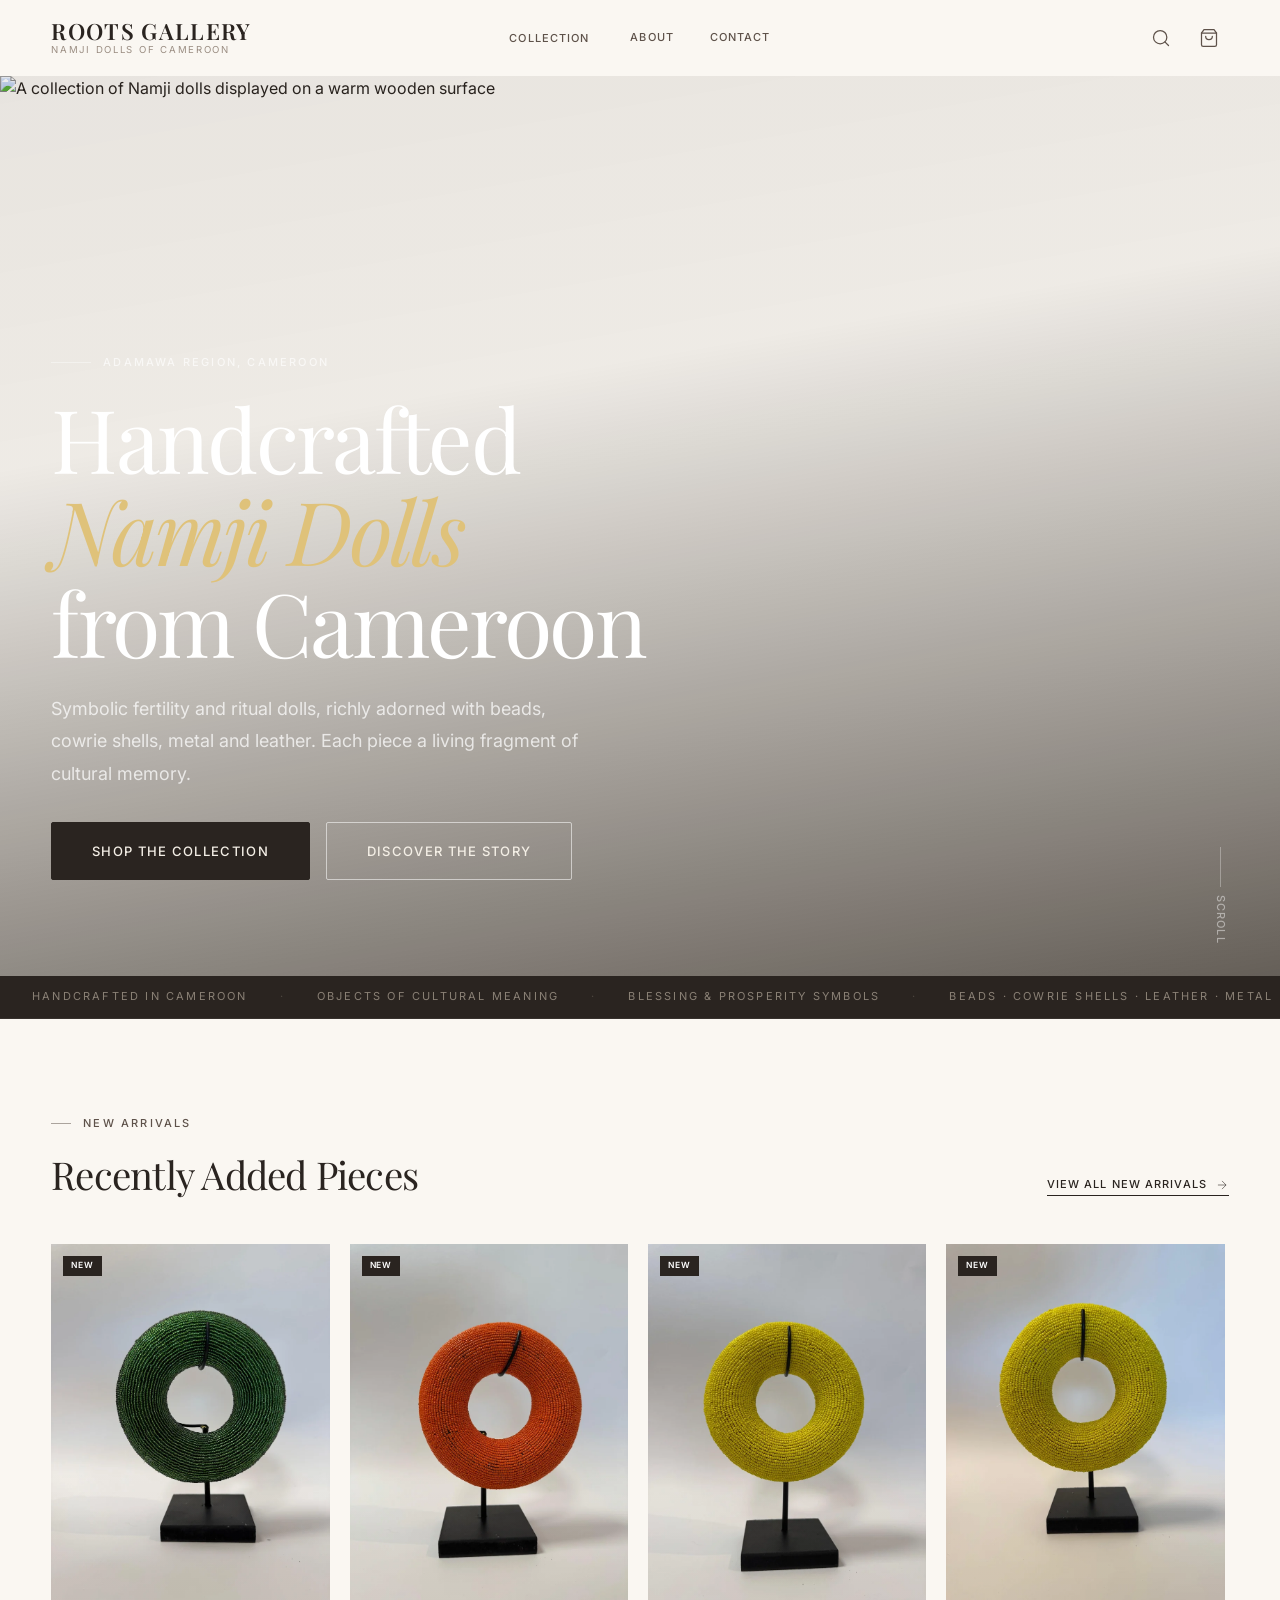
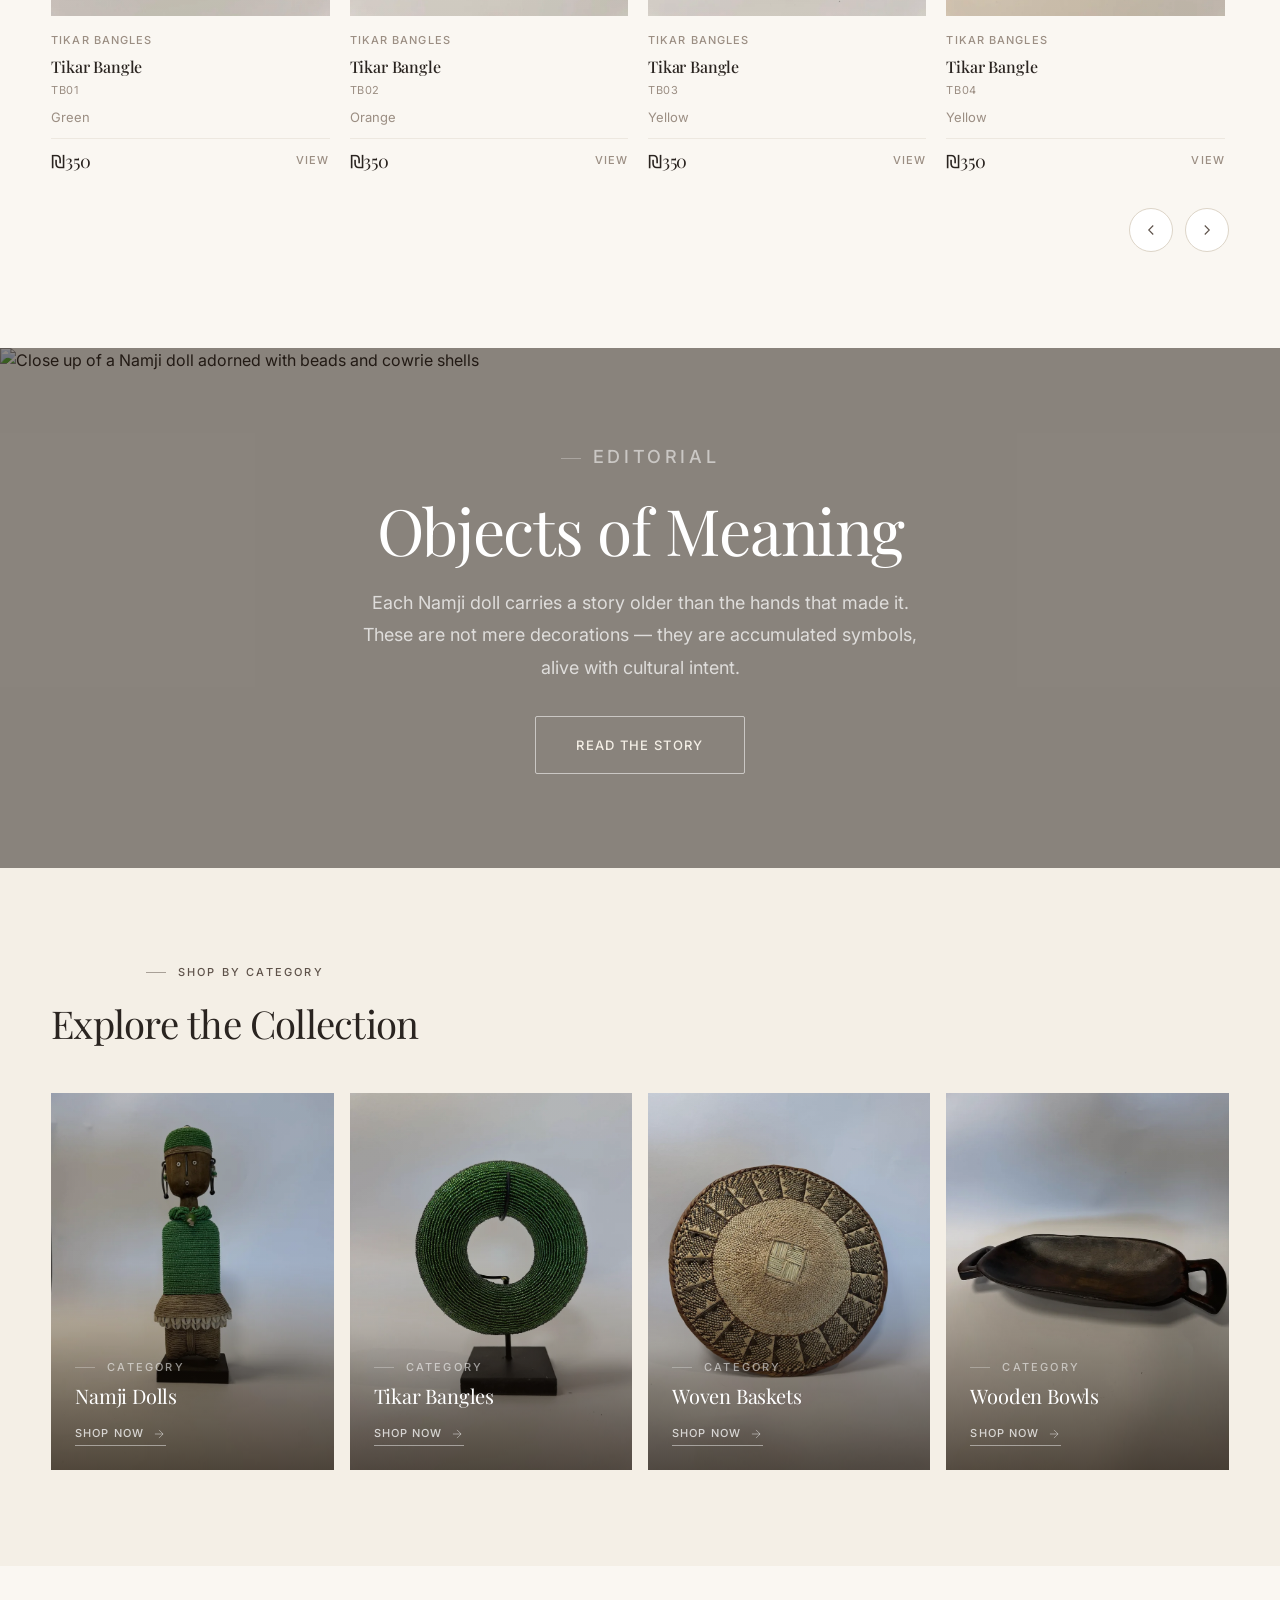
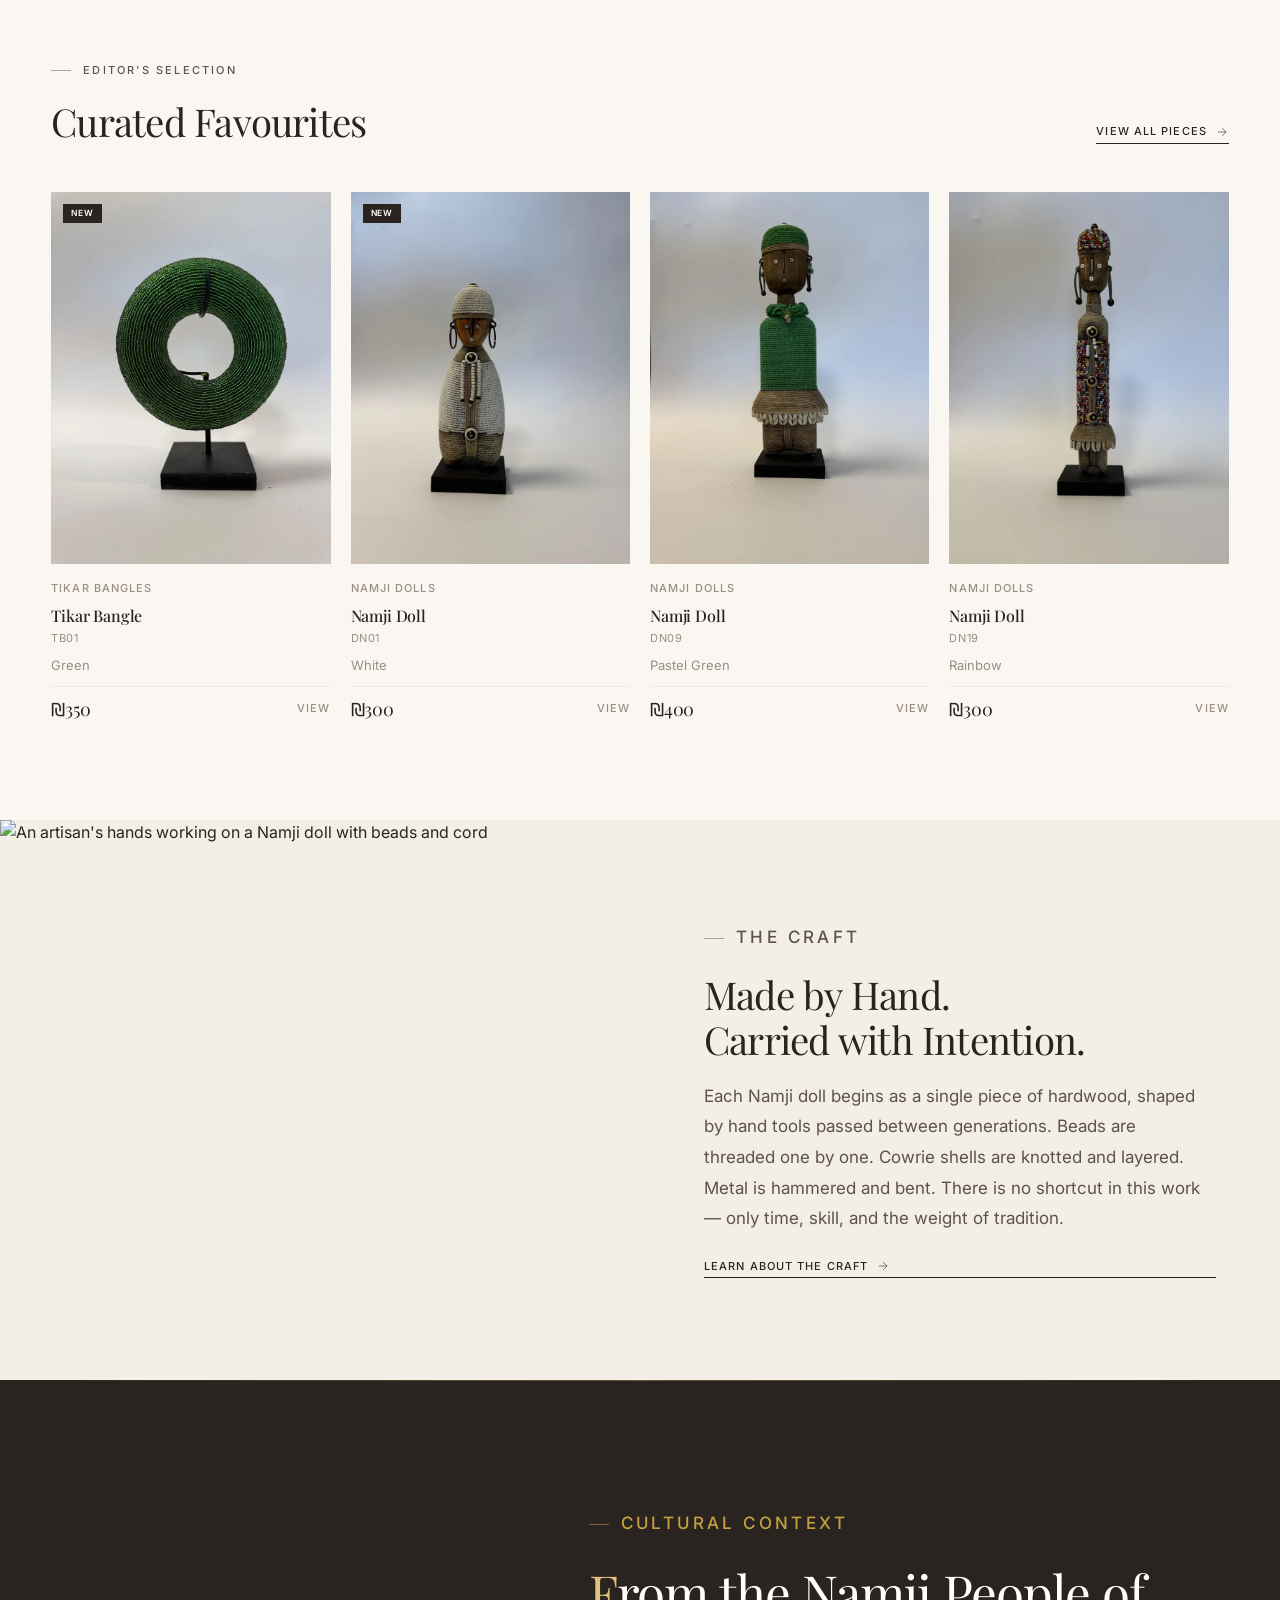
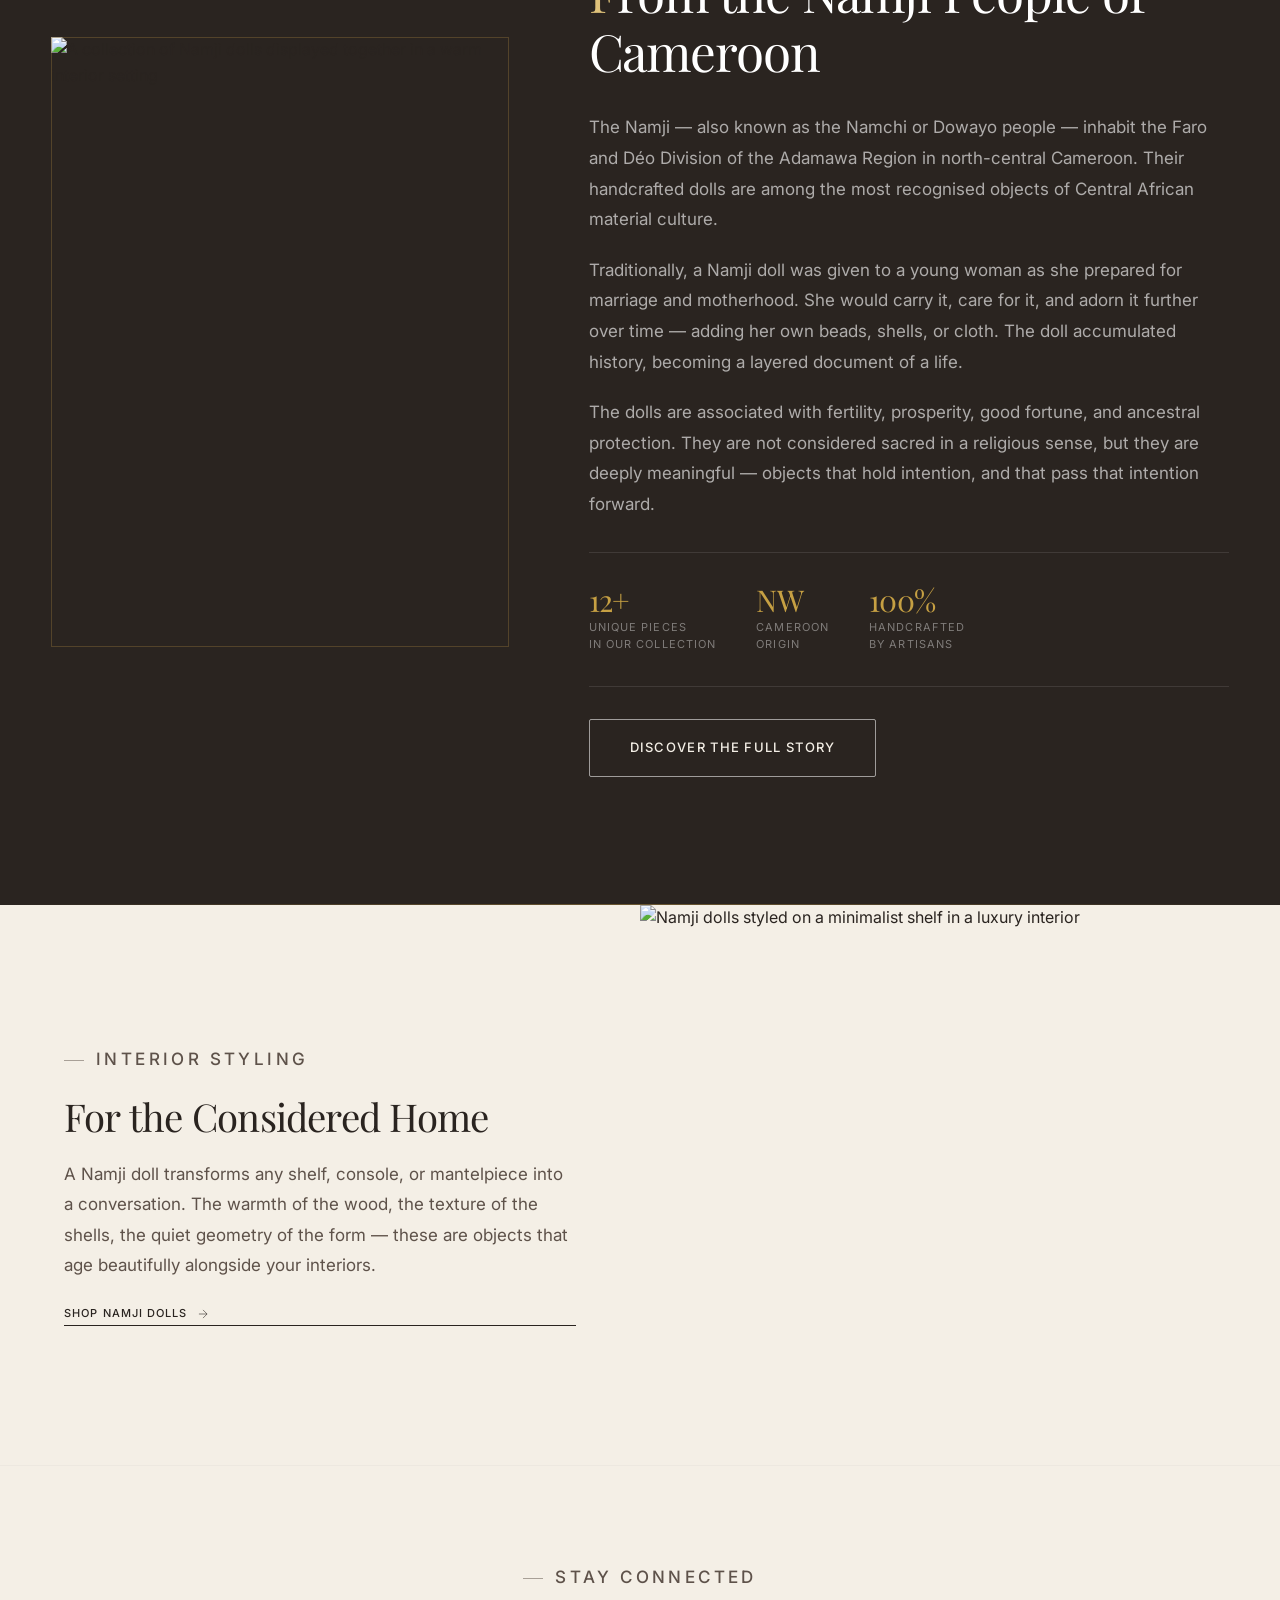
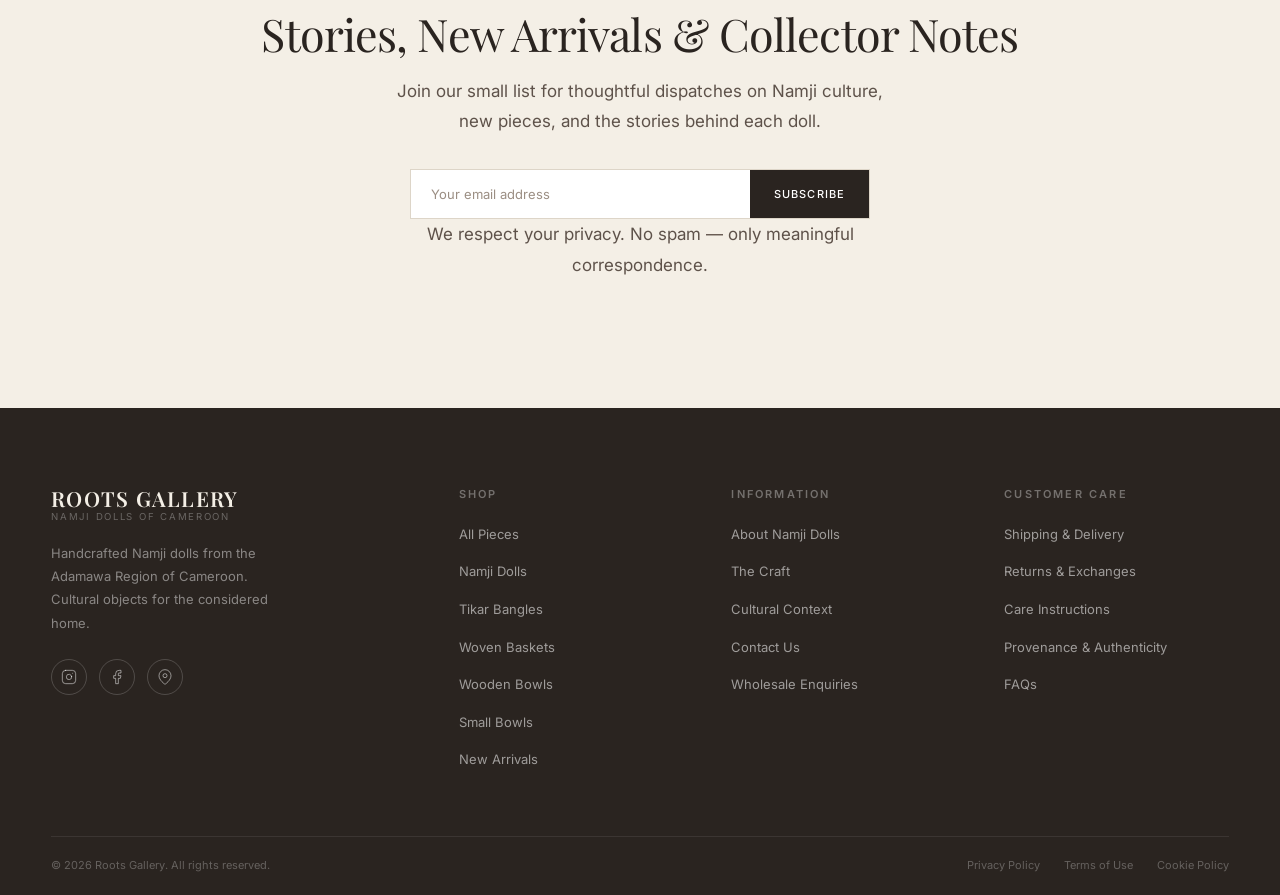
==== commit ecce147a: "stock update" ====
--- a/index.html
+++ b/index.html
@@ -145,16 +145,16 @@
 
         <div class="category-grid">
 
-          <a href="shop.html?category=beaded-dolls" class="category-card fade-up" aria-label="Shop Beaded Dolls">
-            <img
-              src="https://picsum.photos/seed/namji-cat-beaded/600/800"
-              alt="Beaded Namji doll adorned with colourful glass beads"
-              loading="lazy" width="600" height="800"
+          <a href="shop.html?category=namji-dolls" class="category-card fade-up" aria-label="Shop Namji Dolls">
+            <img
+              src="assets/products/winter-2026/dn09.webp"
+              alt="Pastel Green Namji Doll, style DN09"
+              loading="lazy" width="800" height="1067"
             >
             <div class="category-card-overlay"></div>
             <div class="category-card-content">
               <p class="subheading">Category</p>
-              <h3>Beaded Dolls</h3>
+              <h3>Namji Dolls</h3>
               <span class="text-link">
                 Shop now
                 <svg xmlns="http://www.w3.org/2000/svg" viewBox="0 0 24 24" fill="none" stroke="currentColor"><line x1="5" y1="12" x2="19" y2="12"/><polyline points="12 5 19 12 12 19"/></svg>
@@ -162,16 +162,16 @@
             </div>
           </a>
 
-          <a href="shop.html?category=cowrie-shell-dolls" class="category-card fade-up delay-1" aria-label="Shop Cowrie Shell Dolls">
-            <img
-              src="https://picsum.photos/seed/namji-cat-cowrie/600/800"
-              alt="Namji doll covered in natural cowrie shells"
-              loading="lazy" width="600" height="800"
+          <a href="shop.html?category=tikar-bangles" class="category-card fade-up delay-1" aria-label="Shop Tikar Bangles">
+            <img
+              src="assets/products/winter-2026/tb01.webp"
+              alt="Green Tikar Bangle, style TB01"
+              loading="lazy" width="800" height="1067"
             >
             <div class="category-card-overlay"></div>
             <div class="category-card-content">
               <p class="subheading">Category</p>
-              <h3>Cowrie Shell Dolls</h3>
+              <h3>Tikar Bangles</h3>
               <span class="text-link">
                 Shop now
                 <svg xmlns="http://www.w3.org/2000/svg" viewBox="0 0 24 24" fill="none" stroke="currentColor"><line x1="5" y1="12" x2="19" y2="12"/><polyline points="12 5 19 12 12 19"/></svg>
@@ -179,16 +179,16 @@
             </div>
           </a>
 
-          <a href="shop.html?category=collector-pieces" class="category-card fade-up delay-2" aria-label="Shop Collector Pieces">
-            <img
-              src="https://picsum.photos/seed/namji-cat-collector/600/800"
-              alt="Rare collector Namji doll with elaborate adornment"
-              loading="lazy" width="600" height="800"
+          <a href="shop.html?category=woven-baskets" class="category-card fade-up delay-2" aria-label="Shop Woven Baskets">
+            <img
+              src="assets/products/winter-2026/bt01.webp"
+              alt="Beige and Brown Woven Basket, style BT01"
+              loading="lazy" width="800" height="1067"
             >
             <div class="category-card-overlay"></div>
             <div class="category-card-content">
               <p class="subheading">Category</p>
-              <h3>Collector Pieces</h3>
+              <h3>Woven Baskets</h3>
               <span class="text-link">
                 Shop now
                 <svg xmlns="http://www.w3.org/2000/svg" viewBox="0 0 24 24" fill="none" stroke="currentColor"><line x1="5" y1="12" x2="19" y2="12"/><polyline points="12 5 19 12 12 19"/></svg>
@@ -196,16 +196,16 @@
             </div>
           </a>
 
-          <a href="shop.html?category=decorative-sculptures" class="category-card fade-up delay-3" aria-label="Shop Decorative Sculptures">
-            <img
-              src="https://picsum.photos/seed/namji-cat-sculpture/600/800"
-              alt="Minimal sculptural Namji figure for interior display"
-              loading="lazy" width="600" height="800"
+          <a href="shop.html?category=wooden-bowls" class="category-card fade-up delay-3" aria-label="Shop Wooden Bowls">
+            <img
+              src="assets/products/winter-2026/w03.webp"
+              alt="Wooden Bowl, style W03"
+              loading="lazy" width="800" height="1067"
             >
             <div class="category-card-overlay"></div>
             <div class="category-card-content">
               <p class="subheading">Category</p>
-              <h3>Decorative Sculptures</h3>
+              <h3>Wooden Bowls</h3>
               <span class="text-link">
                 Shop now
                 <svg xmlns="http://www.w3.org/2000/svg" viewBox="0 0 24 24" fill="none" stroke="currentColor"><line x1="5" y1="12" x2="19" y2="12"/><polyline points="12 5 19 12 12 19"/></svg>
@@ -325,8 +325,8 @@
         <p class="subheading fade-up">Interior Styling</p>
         <h2 class="fade-up delay-1">For the Considered Home</h2>
         <p class="fade-up delay-2">A Namji doll transforms any shelf, console, or mantelpiece into a conversation. The warmth of the wood, the texture of the shells, the quiet geometry of the form — these are objects that age beautifully alongside your interiors.</p>
-        <a href="shop.html?category=decorative-sculptures" class="text-link fade-up delay-3">
-          Shop sculptural pieces
+        <a href="shop.html?category=namji-dolls" class="text-link fade-up delay-3">
+          Shop Namji Dolls
           <svg xmlns="http://www.w3.org/2000/svg" viewBox="0 0 24 24" fill="none" stroke="currentColor"><line x1="5" y1="12" x2="19" y2="12"/><polyline points="12 5 19 12 12 19"/></svg>
         </a>
       </div>
--- a/css/main.css
+++ b/css/main.css
@@ -3959,6 +3959,36 @@
 }
 
 /* ============================================================
+   WINTER 2026 CATALOGUE ADDITIONS
+   ============================================================ */
+
+/* Style number below product name on cards */
+.product-card-style-number {
+  font-size: var(--fs-xs);
+  color: var(--text-3);
+  letter-spacing: var(--ls-wide);
+  text-transform: uppercase;
+  margin-bottom: var(--s2);
+}
+
+/* Price-on-request / enquire text */
+.price-on-request {
+  font-size: var(--fs-sm);
+  color: var(--text-3);
+  font-style: italic;
+  letter-spacing: 0;
+}
+
+/* Enquire note on product detail page */
+.product-enquire-note {
+  font-size: var(--fs-sm);
+  color: var(--text-2);
+  line-height: var(--lh-base);
+  margin-bottom: var(--s5);
+  max-width: 40ch;
+}
+
+/* ============================================================
    PRINT
    ============================================================ */
 @media print {
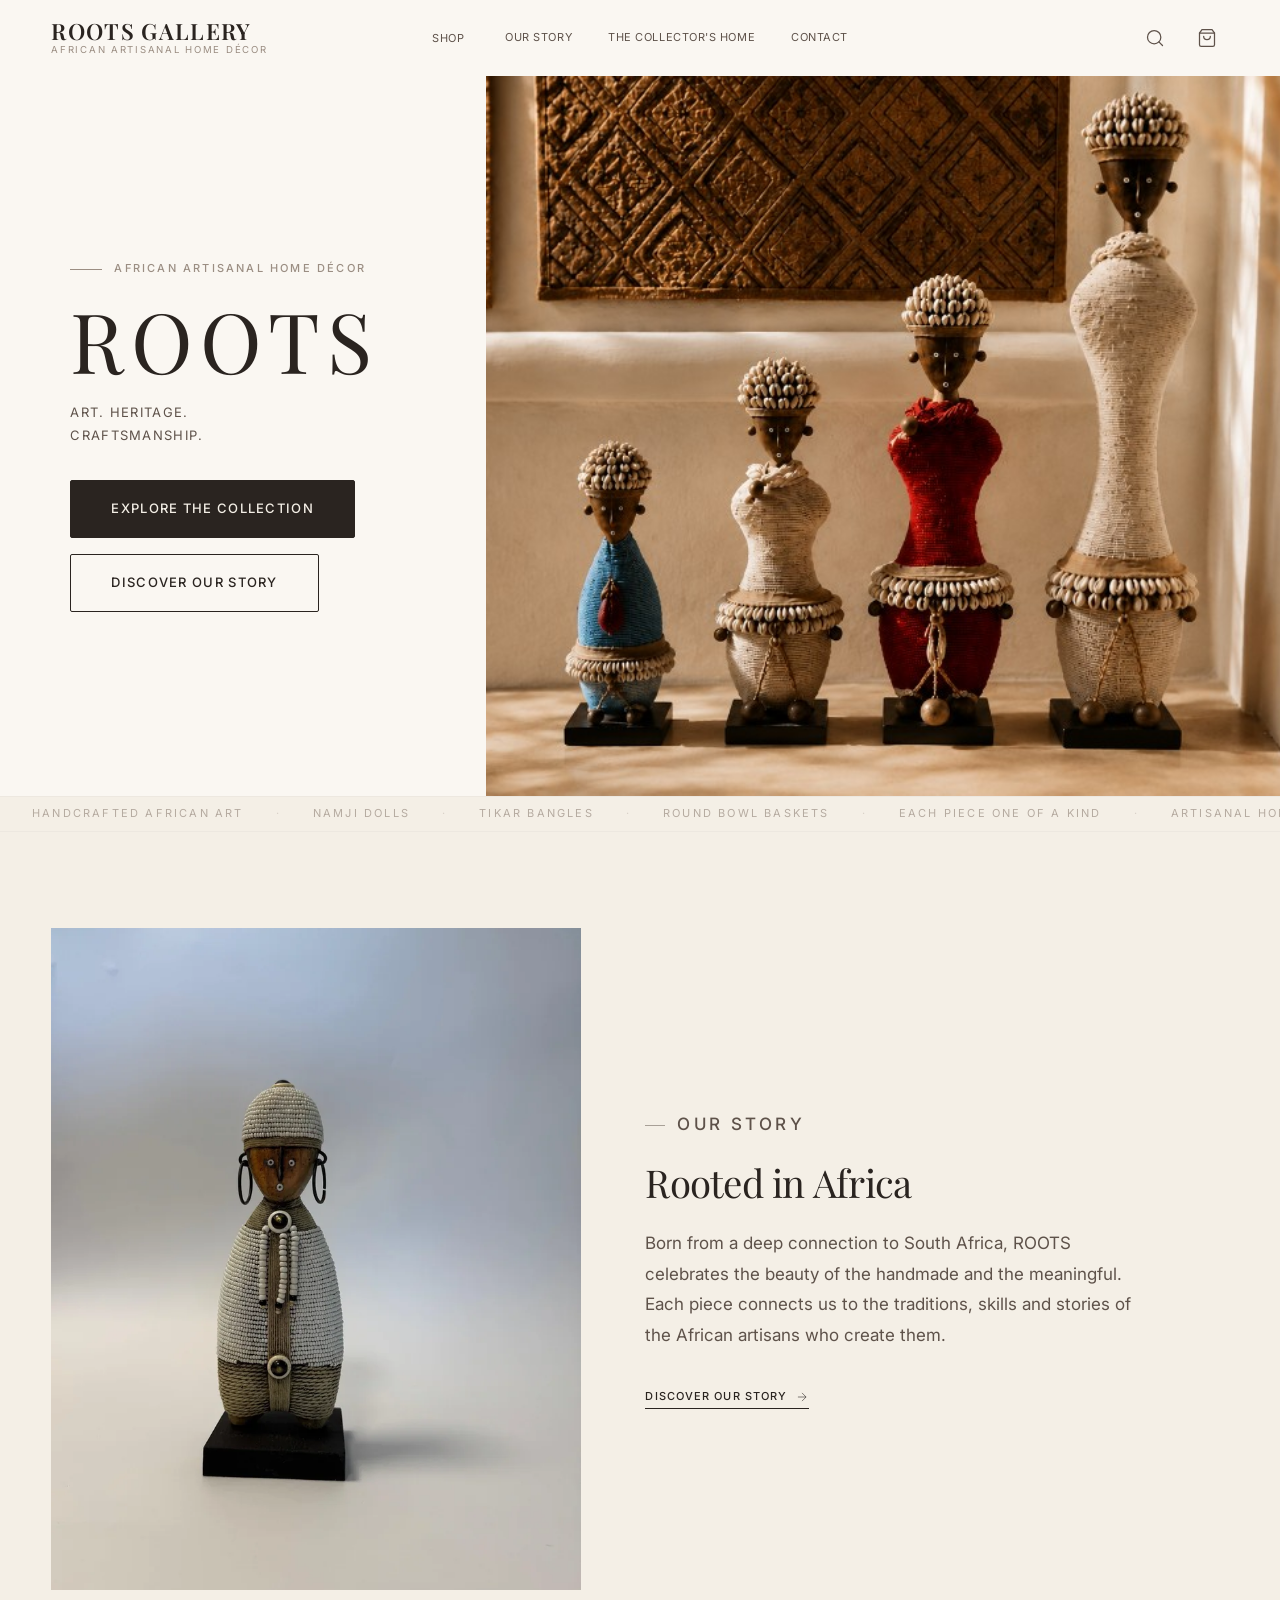
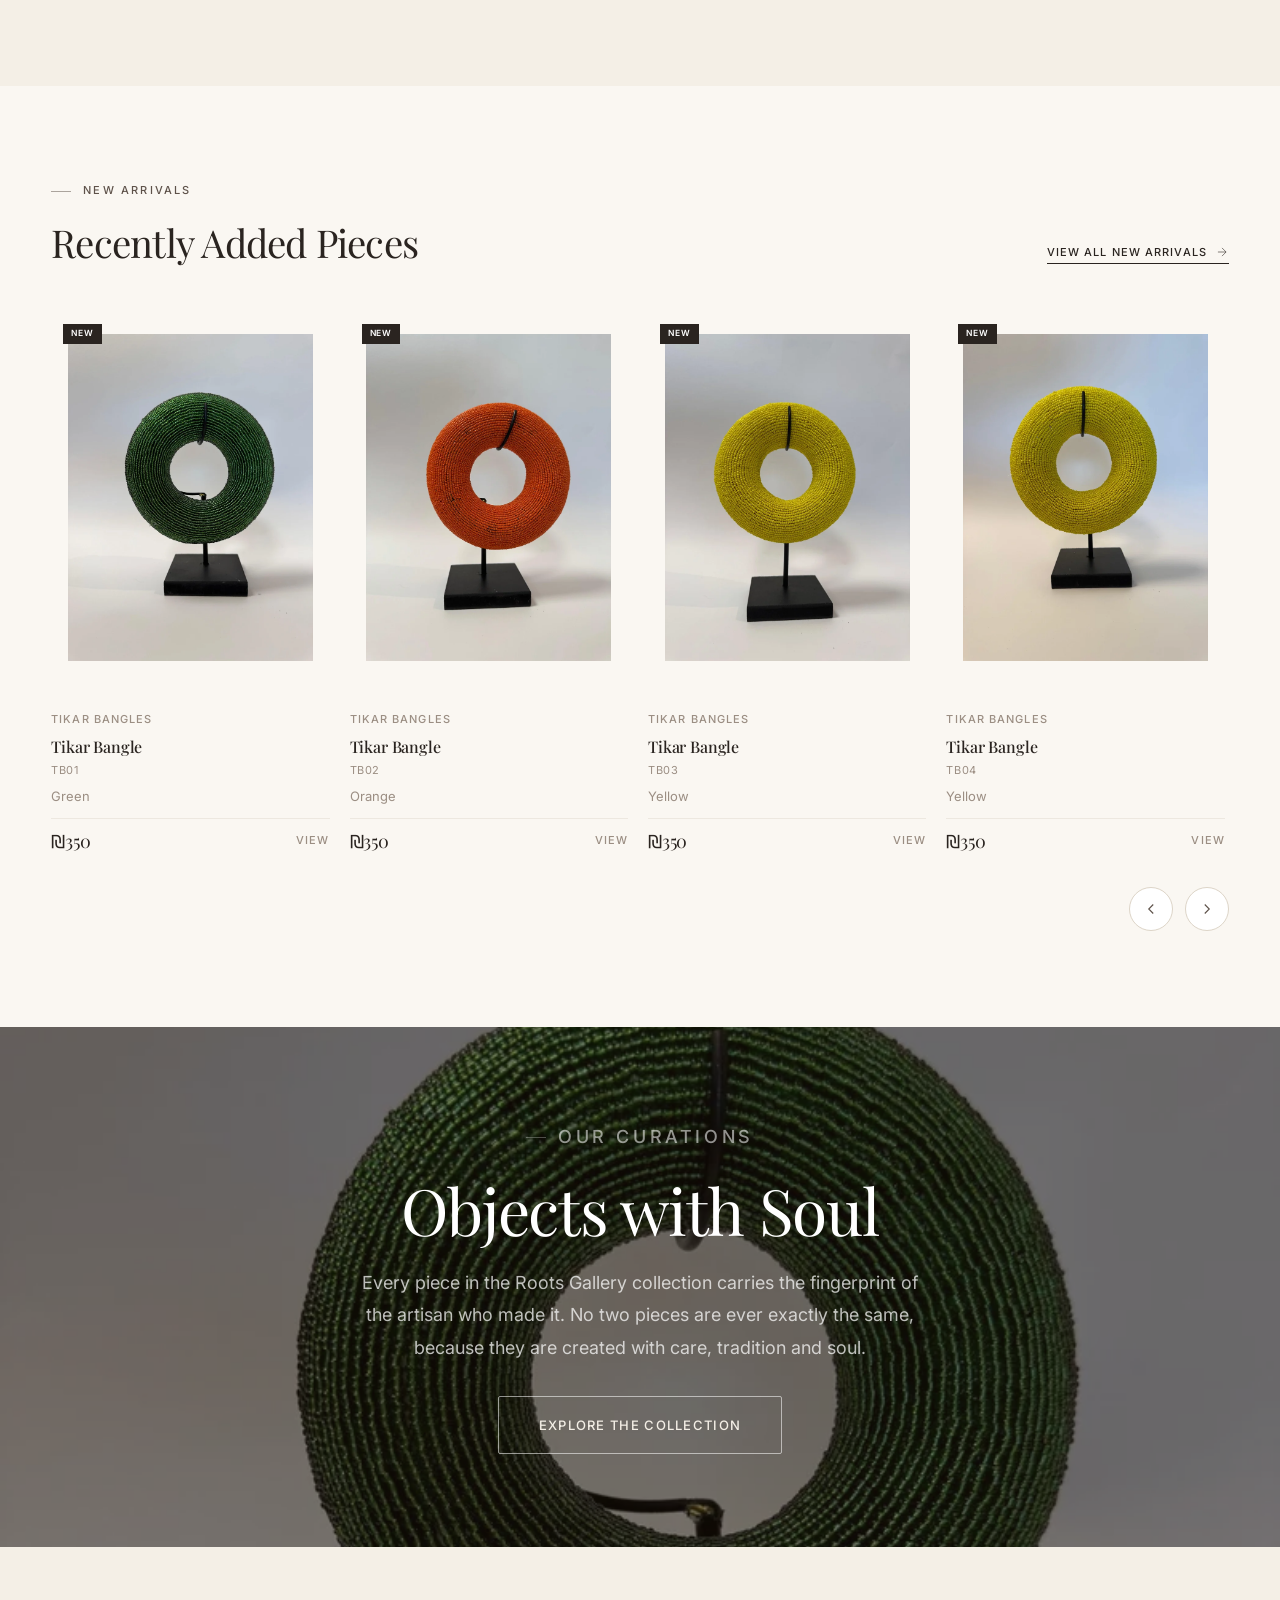
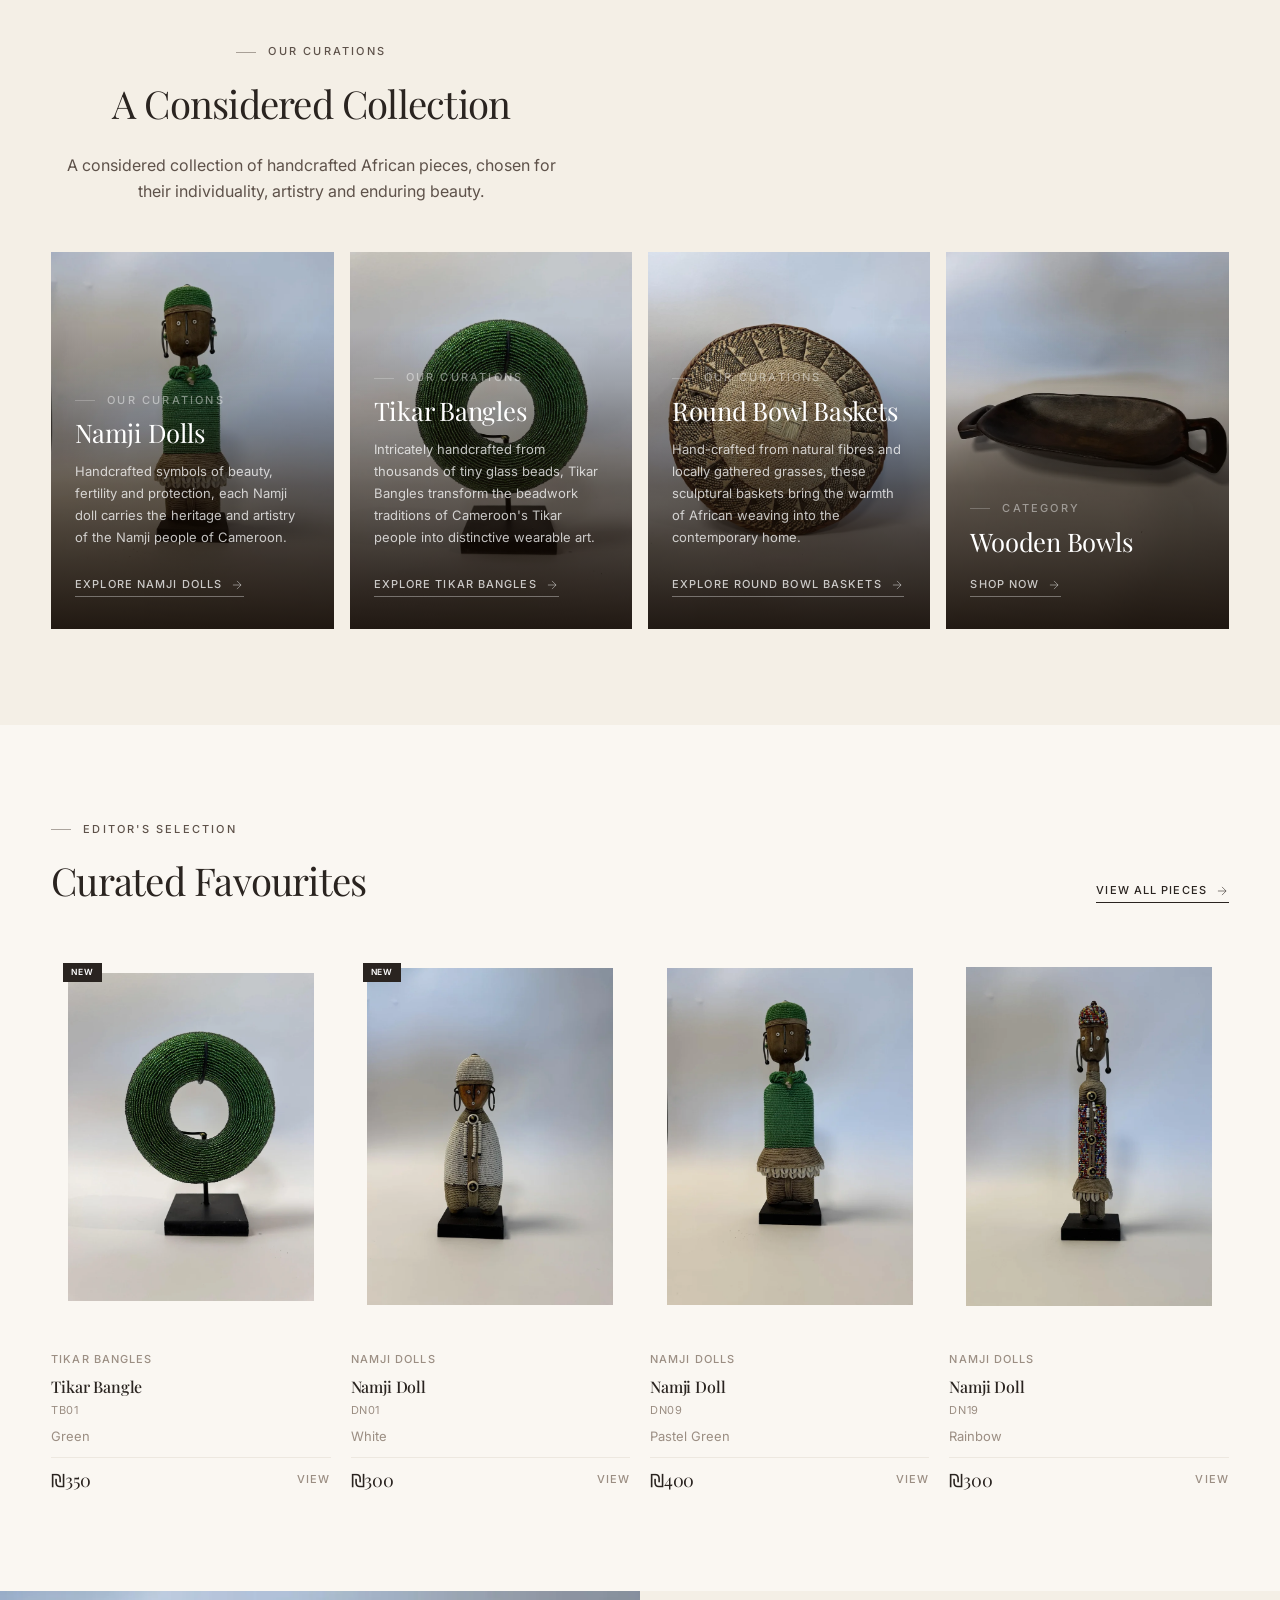
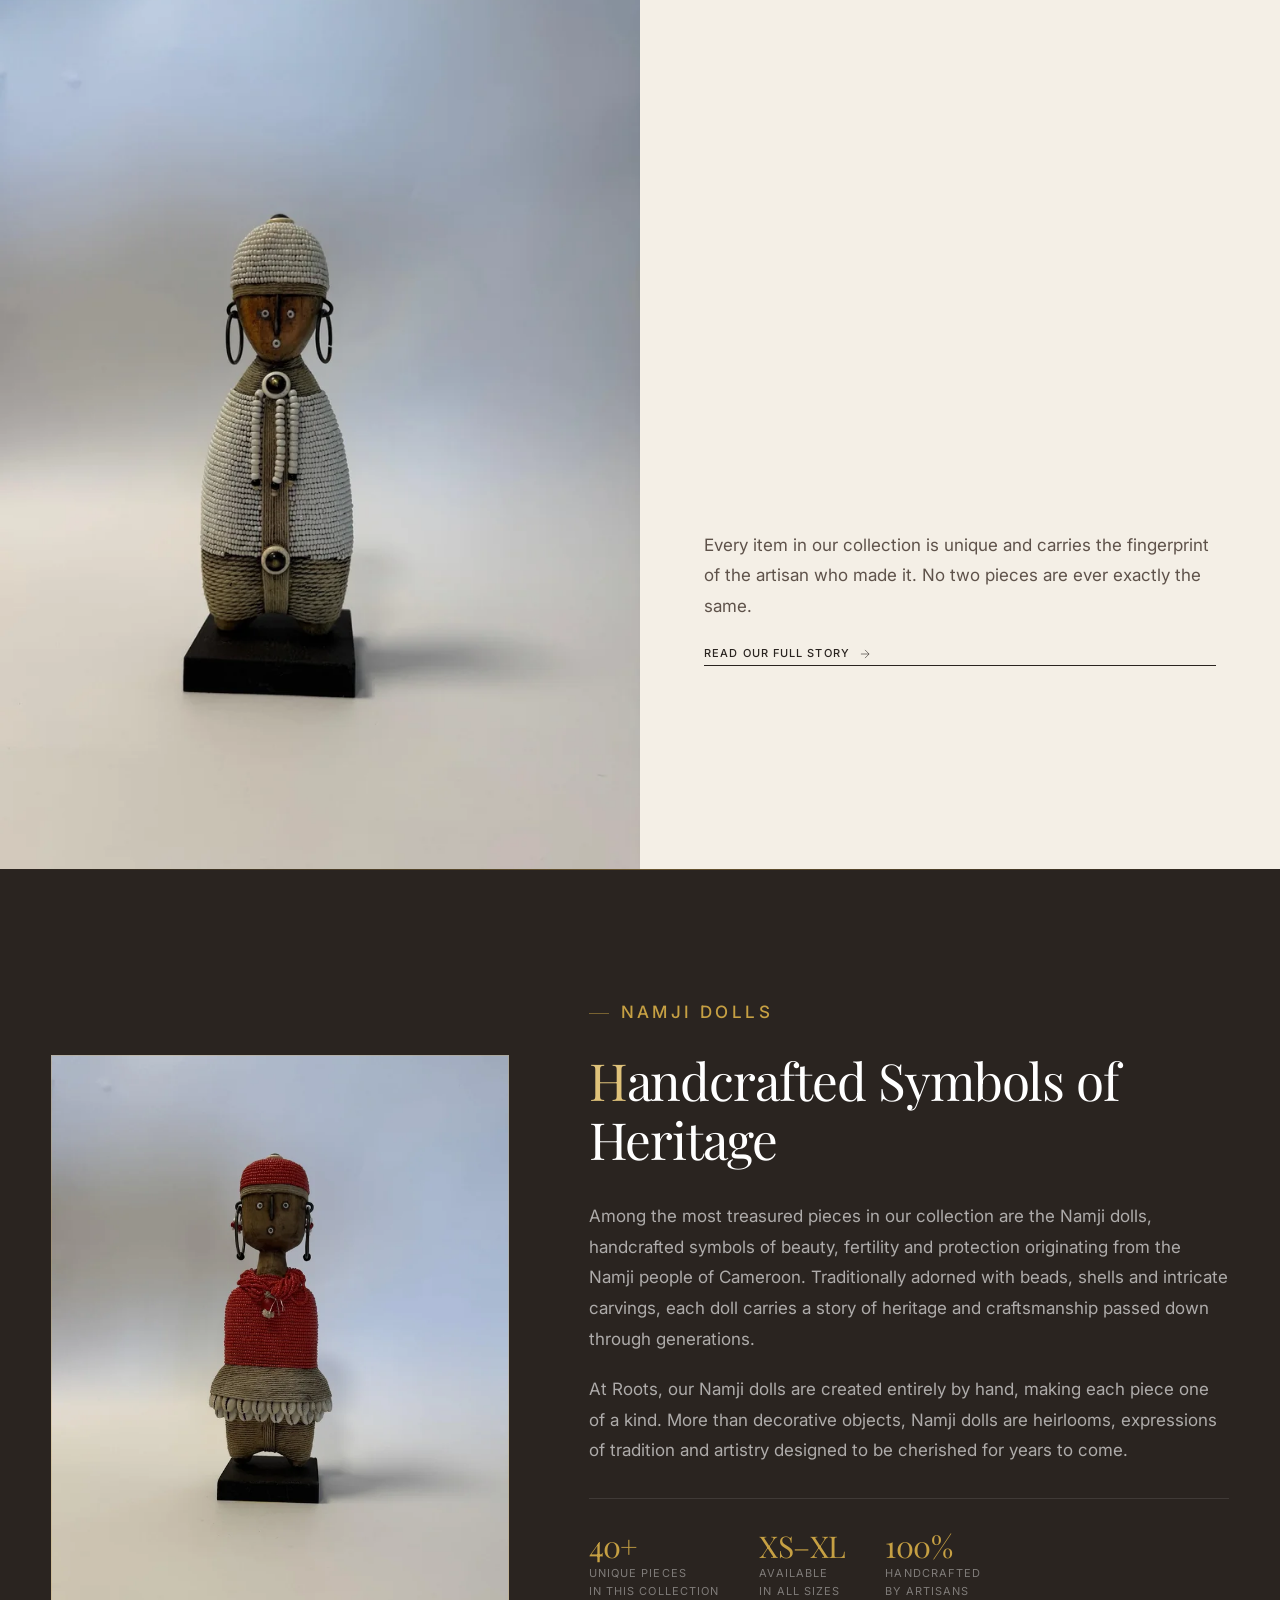
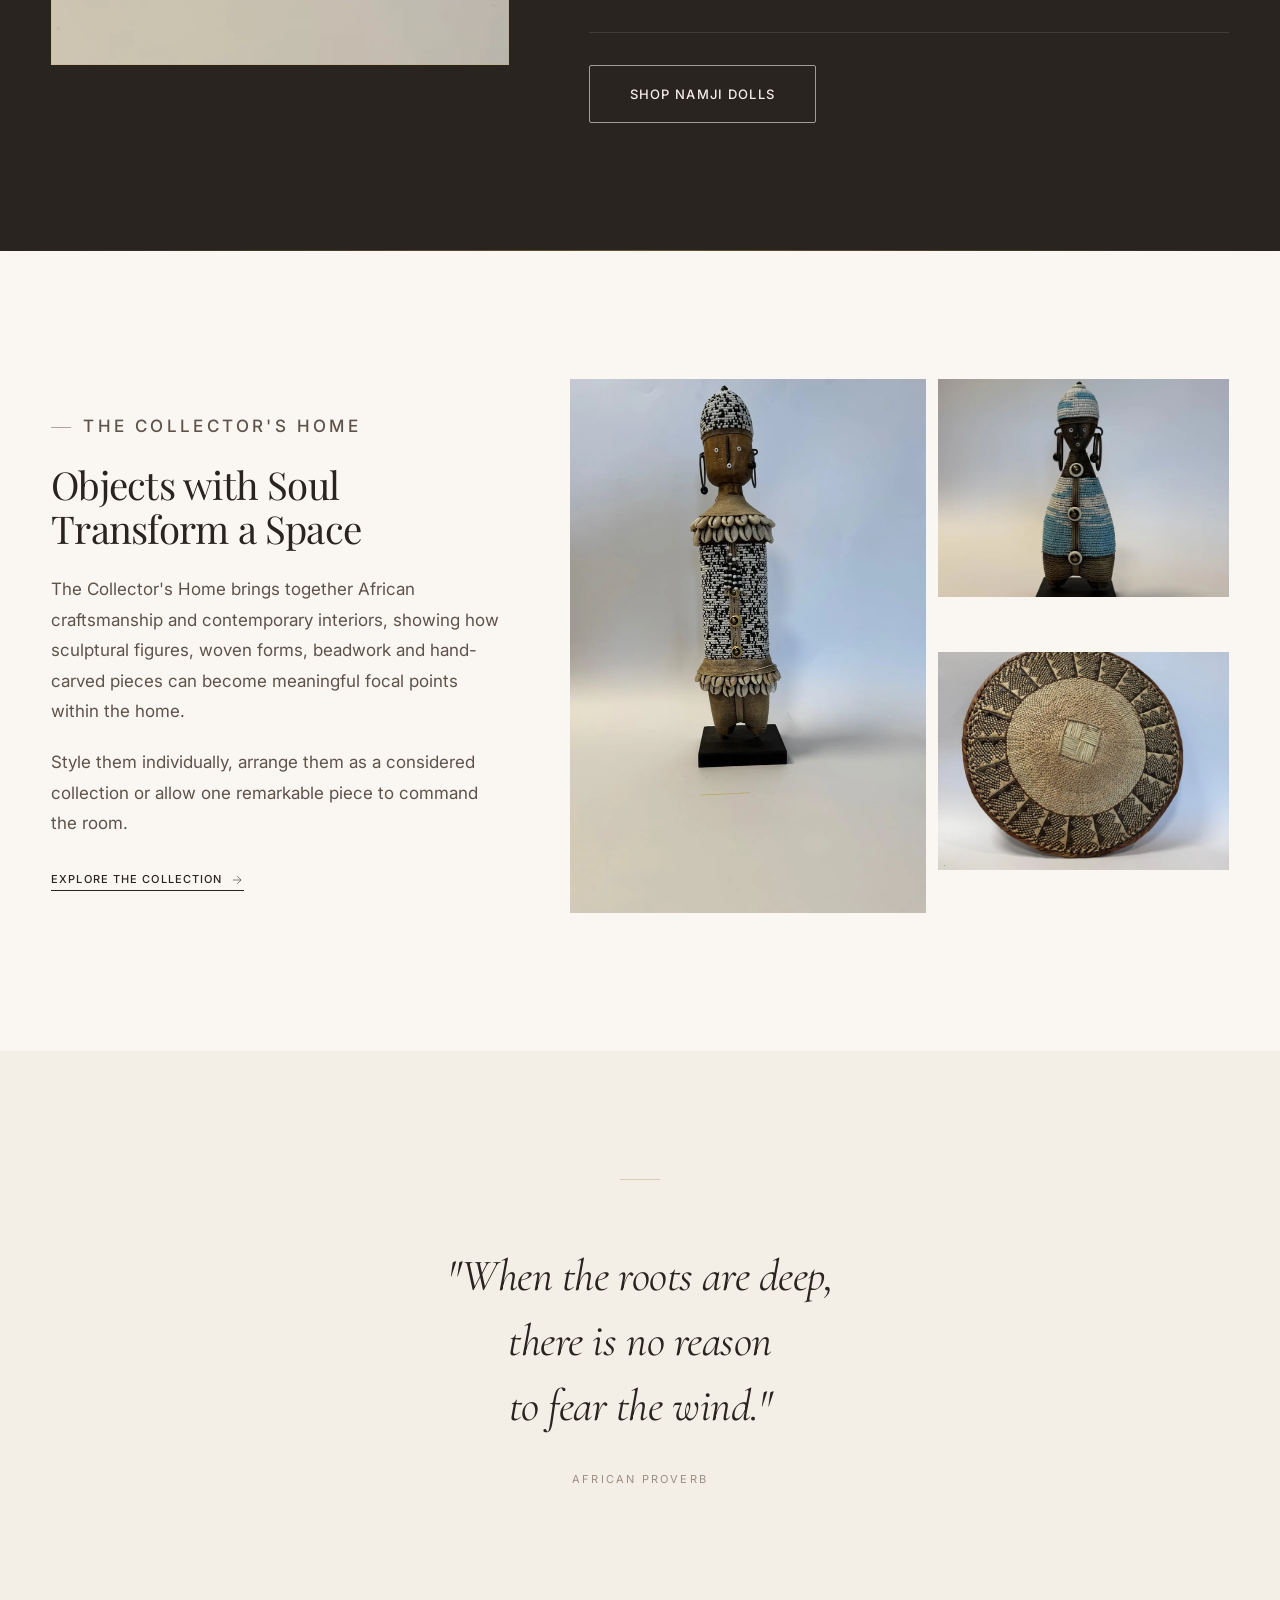
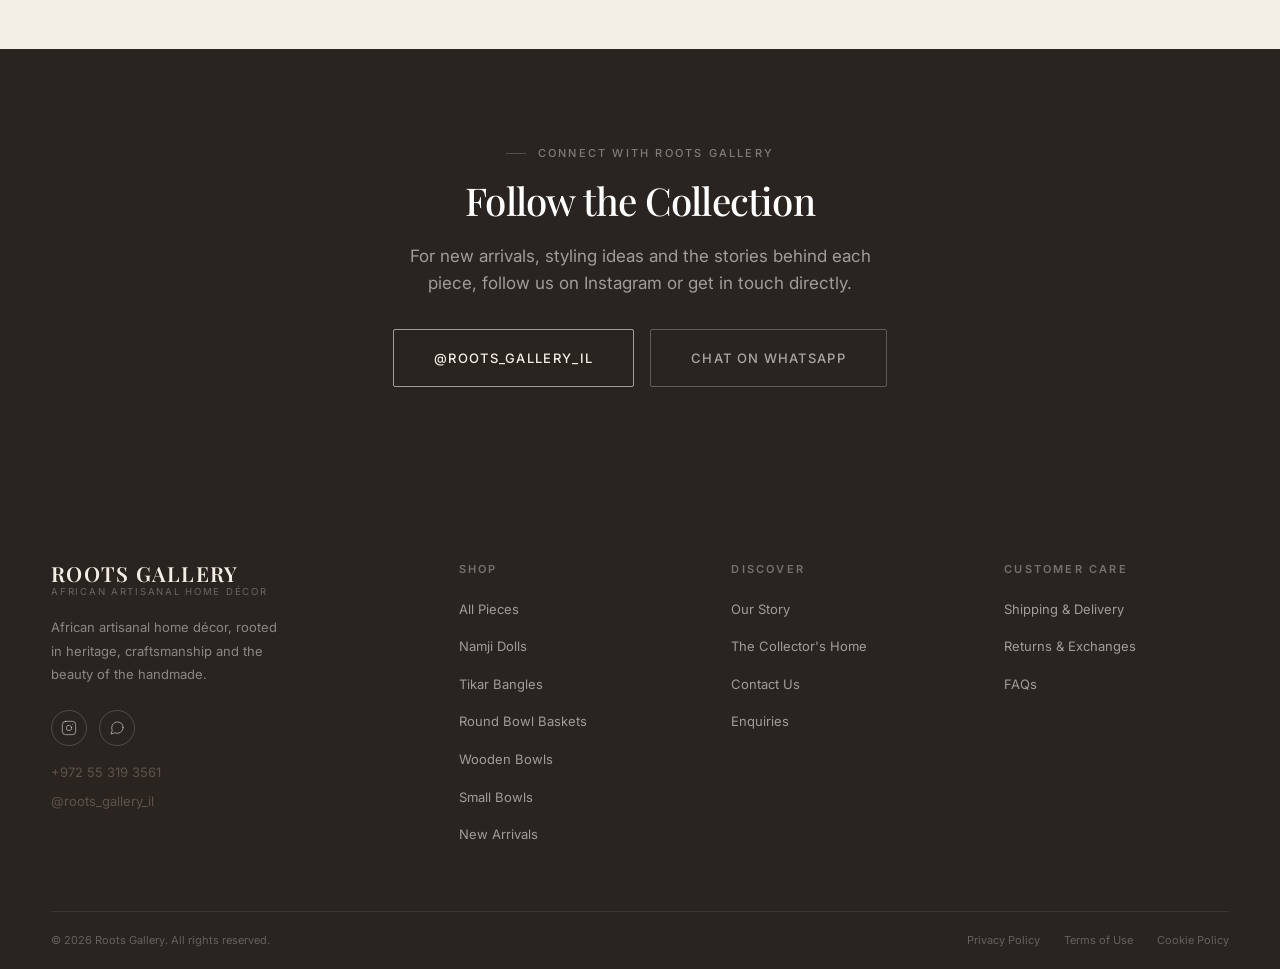
==== commit 8f180eae: "changes" ====
--- a/index.html
+++ b/index.html
@@ -3,15 +3,15 @@
 <head>
   <meta charset="UTF-8">
   <meta name="viewport" content="width=device-width, initial-scale=1.0">
-  <meta name="description" content="Roots Gallery — Handcrafted Namji dolls from the Adamawa Region of Cameroon. Symbolic cultural dolls richly adorned with beads, cowrie shells, metal and leather.">
+  <meta name="description" content="Discover handcrafted African art and artisanal home d&#233;cor from ROOTS, including Namji dolls, Tikar bangles, woven baskets and distinctive collectable pieces.">
   <meta name="theme-color" content="#FAF7F2">
-  <title>Roots Gallery — Namji Dolls from Cameroon</title>
+  <title>ROOTS | African Artisanal Home D&#233;cor</title>
 
   <!-- Open Graph -->
-  <meta property="og:title" content="Roots Gallery — Namji Dolls from Cameroon">
-  <meta property="og:description" content="Handcrafted cultural dolls from the Namji people of the Adamawa Region, Cameroon. Beaded, cowrie shell, and collector pieces for the considered home.">
+  <meta property="og:title" content="ROOTS | African Artisanal Home D&#233;cor">
+  <meta property="og:description" content="ROOTS curates handcrafted African art and artisanal home d&#233;cor. Namji dolls, Tikar bangles, Round Bowl Baskets and more, each carrying the individuality of the artisan who created it.">
   <meta property="og:type" content="website">
-  <meta property="og:image" content="https://picsum.photos/seed/namji-hero-warm/1200/630">
+  <meta property="og:image" content="assets/products/winter-2026/dn09.webp">
 
   <link rel="stylesheet" href="css/main.css">
   <link rel="icon" href="data:image/svg+xml,<svg xmlns='http://www.w3.org/2000/svg' viewBox='0 0 100 100'><text y='.9em' font-size='90'>🪆</text></svg>">
@@ -25,33 +25,29 @@
          HERO
     ═══════════════════════════════════════════════ -->
     <section class="hero" aria-label="Hero">
-      <img
-        src="https://picsum.photos/seed/namji-hero-warm/1920/1080"
-        alt="A collection of Namji dolls displayed on a warm wooden surface"
-        class="hero-image"
-        fetchpriority="high"
-        width="1920" height="1080"
-      >
-      <div class="hero-overlay"></div>
-
-      <div class="hero-content">
-        <p class="hero-eyebrow">Adamawa Region, Cameroon</p>
-        <h1 class="hero-title">
-          Handcrafted<br><em>Namji Dolls</em><br>from Cameroon
-        </h1>
-        <p class="hero-subtitle">
-          Symbolic fertility and ritual dolls, richly adorned with beads, cowrie shells, metal and leather. Each piece a living fragment of cultural memory.
-        </p>
+
+      <!-- Left: copy panel on warm neutral background -->
+      <div class="hero-copy">
+        <p class="hero-eyebrow">African artisanal home d&#233;cor</p>
+        <h1 class="hero-title">ROOTS</h1>
+        <p class="hero-subtitle">Art. Heritage. Craftsmanship.</p>
         <div class="hero-actions">
-          <a href="shop.html" class="btn btn-primary btn-lg">Shop the Collection</a>
-          <a href="about.html" class="btn btn-outline-light btn-lg">Discover the Story</a>
-        </div>
-      </div>
-
-      <div class="hero-scroll" aria-hidden="true">
-        <div class="hero-scroll-line"></div>
-        <span>Scroll</span>
-      </div>
+          <a href="shop.html" class="btn btn-primary btn-lg">Explore the Collection</a>
+          <a href="about.html" class="btn btn-outline btn-lg">Discover Our Story</a>
+        </div>
+      </div>
+
+      <!-- Right: image panel — heroimage displayed as a framed image element -->
+      <div class="hero-media">
+        <img
+          src="assets/heroimage.png"
+          alt="Four handcrafted Namji dolls of varying heights displayed on a warm contemporary console, with African textile wall art above and a blurred ceramic vase to the right"
+          fetchpriority="high"
+          decoding="async"
+          width="1680" height="1120"
+        >
+      </div>
+
     </section>
 
     <!-- ═══════════════════════════════════════════════
@@ -60,20 +56,52 @@
     <div class="marquee-strip" aria-hidden="true">
       <!-- JS (initMarquee) duplicates this content once for seamless loop -->
       <div class="marquee-track">
-        <span>Handcrafted in Cameroon</span>
-        <span class="sep">·</span>
-        <span>Objects of Cultural Meaning</span>
-        <span class="sep">·</span>
-        <span>Blessing &amp; Prosperity Symbols</span>
-        <span class="sep">·</span>
-        <span>Beads · Cowrie Shells · Leather · Metal</span>
-        <span class="sep">·</span>
-        <span>Collector &amp; Interior Pieces</span>
-        <span class="sep">·</span>
-        <span>Shipped Worldwide</span>
+        <span>Handcrafted African Art</span>
+        <span class="sep">·</span>
+        <span>Namji Dolls</span>
+        <span class="sep">·</span>
+        <span>Tikar Bangles</span>
+        <span class="sep">·</span>
+        <span>Round Bowl Baskets</span>
+        <span class="sep">·</span>
+        <span>Each Piece One of a Kind</span>
+        <span class="sep">·</span>
+        <span>Artisanal Home D&#233;cor</span>
+        <span class="sep">·</span>
+        <span>Rooted in African Heritage</span>
         <span class="sep">·</span>
       </div>
     </div>
+
+    <!-- ═══════════════════════════════════════════════
+         BRAND INTRODUCTION
+    ═══════════════════════════════════════════════ -->
+    <section class="section section-warm" aria-labelledby="brand-intro-heading">
+      <div class="container container--wide">
+        <div class="brand-intro-split">
+
+          <div class="brand-intro-image fade-in">
+            <img
+              src="assets/products/winter-2026/dn01.webp"
+              alt="Namji doll with beadwork and natural materials, handcrafted in the African tradition"
+              loading="lazy"
+              width="800" height="1067"
+            >
+          </div>
+
+          <div class="brand-intro-text">
+            <p class="subheading fade-up">Our Story</p>
+            <h2 id="brand-intro-heading" class="fade-up delay-1">Rooted in Africa</h2>
+            <p class="fade-up delay-2">Born from a deep connection to South Africa, ROOTS celebrates the beauty of the handmade and the meaningful. Each piece connects us to the traditions, skills and stories of the African artisans who create them.</p>
+            <a href="about.html" class="text-link fade-up delay-3">
+              Discover Our Story
+              <svg xmlns="http://www.w3.org/2000/svg" viewBox="0 0 24 24" fill="none" stroke="currentColor"><line x1="5" y1="12" x2="19" y2="12"/><polyline points="12 5 19 12 12 19"/></svg>
+            </a>
+          </div>
+
+        </div>
+      </div>
+    </section>
 
     <!-- ═══════════════════════════════════════════════
          NEW ARRIVALS
@@ -111,35 +139,37 @@
     </section>
 
     <!-- ═══════════════════════════════════════════════
-         EDITORIAL — OBJECTS OF MEANING
+         EDITORIAL — AFRICAN CRAFTSMANSHIP
     ═══════════════════════════════════════════════ -->
     <section class="editorial-banner" aria-labelledby="editorial-heading">
       <img
-        src="https://picsum.photos/seed/namji-editorial-1/1920/600"
-        alt="Close up of a Namji doll adorned with beads and cowrie shells"
+        src="assets/products/winter-2026/tb01.webp"
+        alt="Green Tikar Bangle, TB01, intricately beaded and handcrafted"
         class="editorial-banner-image"
         loading="lazy"
-        width="1920" height="600"
+        width="800" height="1067"
+        style="object-position:center 30%;"
       >
       <div class="editorial-banner-overlay"></div>
       <div class="editorial-banner-content">
-        <p class="subheading">Editorial</p>
-        <h2 id="editorial-heading">Objects of Meaning</h2>
-        <p>Each Namji doll carries a story older than the hands that made it. These are not mere decorations — they are accumulated symbols, alive with cultural intent.</p>
-        <a href="about.html" class="btn btn-outline-light btn-lg">Read the Story</a>
-      </div>
-    </section>
-
-    <!-- ═══════════════════════════════════════════════
-         CATEGORY GRID
+        <p class="subheading">Our Curations</p>
+        <h2 id="editorial-heading">Objects with Soul</h2>
+        <p>Every piece in the Roots Gallery collection carries the fingerprint of the artisan who made it. No two pieces are ever exactly the same, because they are created with care, tradition and soul.</p>
+        <a href="shop.html" class="btn btn-outline-light btn-lg">Explore the Collection</a>
+      </div>
+    </section>
+
+    <!-- ═══════════════════════════════════════════════
+         OUR CURATIONS — CATEGORY GRID
     ═══════════════════════════════════════════════ -->
     <section class="section section-warm" aria-labelledby="categories-heading">
       <div class="container container--wide">
 
         <div class="section-header section-center">
           <div class="section-header-left">
-            <p class="subheading fade-up">Shop by Category</p>
-            <h2 id="categories-heading" class="fade-up delay-1">Explore the Collection</h2>
+            <p class="subheading fade-up">Our Curations</p>
+            <h2 id="categories-heading" class="fade-up delay-1">A Considered Collection</h2>
+            <p class="fade-up delay-2" style="max-width:52ch;margin:var(--s4) auto 0;color:var(--text-2);">A considered collection of handcrafted African pieces, chosen for their individuality, artistry and enduring beauty.</p>
           </div>
         </div>
 
@@ -148,15 +178,16 @@
           <a href="shop.html?category=namji-dolls" class="category-card fade-up" aria-label="Shop Namji Dolls">
             <img
               src="assets/products/winter-2026/dn09.webp"
-              alt="Pastel Green Namji Doll, style DN09"
+              alt="Handcrafted Namji doll with individual adornment, symbol of beauty, fertility and protection"
               loading="lazy" width="800" height="1067"
             >
             <div class="category-card-overlay"></div>
             <div class="category-card-content">
-              <p class="subheading">Category</p>
+              <p class="subheading">Our Curations</p>
               <h3>Namji Dolls</h3>
+              <p class="category-card-desc">Handcrafted symbols of beauty, fertility and protection, each Namji doll carries the heritage and artistry of the Namji people of Cameroon.</p>
               <span class="text-link">
-                Shop now
+                Explore Namji Dolls
                 <svg xmlns="http://www.w3.org/2000/svg" viewBox="0 0 24 24" fill="none" stroke="currentColor"><line x1="5" y1="12" x2="19" y2="12"/><polyline points="12 5 19 12 12 19"/></svg>
               </span>
             </div>
@@ -165,32 +196,34 @@
           <a href="shop.html?category=tikar-bangles" class="category-card fade-up delay-1" aria-label="Shop Tikar Bangles">
             <img
               src="assets/products/winter-2026/tb01.webp"
-              alt="Green Tikar Bangle, style TB01"
+              alt="Beaded Tikar bangle displayed, handcrafted from thousands of tiny glass beads"
               loading="lazy" width="800" height="1067"
             >
             <div class="category-card-overlay"></div>
             <div class="category-card-content">
-              <p class="subheading">Category</p>
+              <p class="subheading">Our Curations</p>
               <h3>Tikar Bangles</h3>
+              <p class="category-card-desc">Intricately handcrafted from thousands of tiny glass beads, Tikar Bangles transform the beadwork traditions of Cameroon's Tikar people into distinctive wearable art.</p>
               <span class="text-link">
-                Shop now
+                Explore Tikar Bangles
                 <svg xmlns="http://www.w3.org/2000/svg" viewBox="0 0 24 24" fill="none" stroke="currentColor"><line x1="5" y1="12" x2="19" y2="12"/><polyline points="12 5 19 12 12 19"/></svg>
               </span>
             </div>
           </a>
 
-          <a href="shop.html?category=woven-baskets" class="category-card fade-up delay-2" aria-label="Shop Woven Baskets">
+          <a href="shop.html?category=round-bowl-baskets" class="category-card fade-up delay-2" aria-label="Shop Round Bowl Baskets">
             <img
               src="assets/products/winter-2026/bt01.webp"
-              alt="Beige and Brown Woven Basket, style BT01"
+              alt="Handwoven African round bowl basket, natural fibres and locally gathered grasses"
               loading="lazy" width="800" height="1067"
             >
             <div class="category-card-overlay"></div>
             <div class="category-card-content">
-              <p class="subheading">Category</p>
-              <h3>Woven Baskets</h3>
+              <p class="subheading">Our Curations</p>
+              <h3>Round Bowl Baskets</h3>
+              <p class="category-card-desc">Hand-crafted from natural fibres and locally gathered grasses, these sculptural baskets bring the warmth of African weaving into the contemporary home.</p>
               <span class="text-link">
-                Shop now
+                Explore Round Bowl Baskets
                 <svg xmlns="http://www.w3.org/2000/svg" viewBox="0 0 24 24" fill="none" stroke="currentColor"><line x1="5" y1="12" x2="19" y2="12"/><polyline points="12 5 19 12 12 19"/></svg>
               </span>
             </div>
@@ -242,30 +275,31 @@
     </section>
 
     <!-- ═══════════════════════════════════════════════
-         EDITORIAL SPLIT — CRAFT
-    ═══════════════════════════════════════════════ -->
-    <section class="editorial-split" aria-label="The craft of Namji dolls">
+         EDITORIAL SPLIT — ROOTS STORY
+    ═══════════════════════════════════════════════ -->
+    <section class="editorial-split" aria-label="The story behind Roots Gallery">
       <div class="editorial-split-image">
         <img
-          src="https://picsum.photos/seed/namji-craft-split/900/700"
-          alt="An artisan's hands working on a Namji doll with beads and cord"
+          src="assets/products/winter-2026/dn01.webp"
+          alt="Namji Doll, style DN01, handcrafted with beadwork and natural materials"
           loading="lazy"
-          width="900" height="700"
+          width="800" height="1067"
         >
       </div>
       <div class="editorial-split-content">
-        <p class="subheading fade-up">The Craft</p>
-        <h2 class="fade-up delay-1">Made by Hand.<br>Carried with Intention.</h2>
-        <p class="fade-up delay-2">Each Namji doll begins as a single piece of hardwood, shaped by hand tools passed between generations. Beads are threaded one by one. Cowrie shells are knotted and layered. Metal is hammered and bent. There is no shortcut in this work — only time, skill, and the weight of tradition.</p>
-        <a href="about.html#craft" class="text-link fade-up delay-3">
-          Learn about the craft
+        <p class="subheading fade-up">The Story Behind Roots</p>
+        <h2 class="fade-up delay-1">Where We Come From.<br>What We Carry.</h2>
+        <p class="fade-up delay-2">Roots was born from a deep connection to where I come from and what I carry with me. Growing up in South Africa, surrounded by rich traditions, vibrant colours and the artistry of everyday life, I learned to see beauty in the handmade and the meaningful.</p>
+        <p class="fade-up delay-3" style="color:var(--text-2);font-size:var(--fs-md);">Every item in our collection is unique and carries the fingerprint of the artisan who made it. No two pieces are ever exactly the same.</p>
+        <a href="about.html" class="text-link fade-up delay-4">
+          Read our full story
           <svg xmlns="http://www.w3.org/2000/svg" viewBox="0 0 24 24" fill="none" stroke="currentColor"><line x1="5" y1="12" x2="19" y2="12"/><polyline points="12 5 19 12 12 19"/></svg>
         </a>
       </div>
     </section>
 
     <!-- ═══════════════════════════════════════════════
-         CULTURAL STORY BLOCK
+         NAMJI DOLLS FEATURE
     ═══════════════════════════════════════════════ -->
     <section class="story-block" aria-labelledby="story-heading">
       <div class="container container--wide">
@@ -273,28 +307,27 @@
 
           <div class="story-block-image fade-in">
             <img
-              src="https://picsum.photos/seed/namji-story/600/800"
-              alt="A collection of Namji dolls displayed together in a warm interior setting"
+              src="assets/products/winter-2026/dn14.webp"
+              alt="Namji Doll, style DN14, individually adorned with beads and shells"
               loading="lazy"
-              width="600" height="800"
+              width="800" height="1067"
             >
           </div>
 
           <div class="story-block-content">
-            <p class="subheading">Cultural Context</p>
-            <h2 id="story-heading" class="fade-up">From the Namji People of Cameroon</h2>
-            <p class="fade-up delay-1">The Namji — also known as the Namchi or Dowayo people — inhabit the Faro and Déo Division of the Adamawa Region in north-central Cameroon. Their handcrafted dolls are among the most recognised objects of Central African material culture.</p>
-            <p class="fade-up delay-2">Traditionally, a Namji doll was given to a young woman as she prepared for marriage and motherhood. She would carry it, care for it, and adorn it further over time — adding her own beads, shells, or cloth. The doll accumulated history, becoming a layered document of a life.</p>
-            <p class="fade-up delay-3">The dolls are associated with fertility, prosperity, good fortune, and ancestral protection. They are not considered sacred in a religious sense, but they are deeply meaningful — objects that hold intention, and that pass that intention forward.</p>
-
-            <div class="story-stats fade-up delay-4">
+            <p class="subheading">Namji Dolls</p>
+            <h2 id="story-heading" class="fade-up">Handcrafted Symbols of Heritage</h2>
+            <p class="fade-up delay-1">Among the most treasured pieces in our collection are the Namji dolls, handcrafted symbols of beauty, fertility and protection originating from the Namji people of Cameroon. Traditionally adorned with beads, shells and intricate carvings, each doll carries a story of heritage and craftsmanship passed down through generations.</p>
+            <p class="fade-up delay-2">At Roots, our Namji dolls are created entirely by hand, making each piece one of a kind. More than decorative objects, Namji dolls are heirlooms, expressions of tradition and artistry designed to be cherished for years to come.</p>
+
+            <div class="story-stats fade-up delay-3">
               <div class="story-stat">
-                <span class="story-stat-number">12+</span>
-                <span class="story-stat-label">Unique pieces<br>in our collection</span>
+                <span class="story-stat-number">40+</span>
+                <span class="story-stat-label">Unique pieces<br>in this collection</span>
               </div>
               <div class="story-stat">
-                <span class="story-stat-number">NW</span>
-                <span class="story-stat-label">Cameroon<br>origin</span>
+                <span class="story-stat-number">XS–XL</span>
+                <span class="story-stat-label">Available<br>in all sizes</span>
               </div>
               <div class="story-stat">
                 <span class="story-stat-number">100%</span>
@@ -302,49 +335,97 @@
               </div>
             </div>
 
-            <a href="about.html" class="btn btn-outline-light btn-lg fade-up delay-5">Discover the Full Story</a>
-          </div>
-
-        </div>
-      </div>
-    </section>
-
-    <!-- ═══════════════════════════════════════════════
-         EDITORIAL SPLIT — INTERIOR
-    ═══════════════════════════════════════════════ -->
-    <section class="editorial-split editorial-split--reverse" aria-label="Namji dolls in interior design">
-      <div class="editorial-split-image">
-        <img
-          src="https://picsum.photos/seed/namji-interior/900/700"
-          alt="Namji dolls styled on a minimalist shelf in a luxury interior"
-          loading="lazy"
-          width="900" height="700"
-        >
-      </div>
-      <div class="editorial-split-content">
-        <p class="subheading fade-up">Interior Styling</p>
-        <h2 class="fade-up delay-1">For the Considered Home</h2>
-        <p class="fade-up delay-2">A Namji doll transforms any shelf, console, or mantelpiece into a conversation. The warmth of the wood, the texture of the shells, the quiet geometry of the form — these are objects that age beautifully alongside your interiors.</p>
-        <a href="shop.html?category=namji-dolls" class="text-link fade-up delay-3">
-          Shop Namji Dolls
-          <svg xmlns="http://www.w3.org/2000/svg" viewBox="0 0 24 24" fill="none" stroke="currentColor"><line x1="5" y1="12" x2="19" y2="12"/><polyline points="12 5 19 12 12 19"/></svg>
-        </a>
-      </div>
-    </section>
-
-    <!-- ═══════════════════════════════════════════════
-         NEWSLETTER
-    ═══════════════════════════════════════════════ -->
-    <section class="newsletter" aria-labelledby="newsletter-heading">
+            <a href="shop.html?category=namji-dolls" class="btn btn-outline-light btn-lg fade-up delay-4">Shop Namji Dolls</a>
+          </div>
+
+        </div>
+      </div>
+    </section>
+
+    <!-- ═══════════════════════════════════════════════
+         THE COLLECTOR'S HOME
+    ═══════════════════════════════════════════════ -->
+    <section class="collectors-home-section" id="collectors-home" aria-labelledby="collectors-home-heading">
+      <div class="container container--wide">
+        <div class="collectors-home-inner">
+
+          <!-- Text content: sticky on desktop, stacked on mobile -->
+          <div class="collectors-home-text">
+            <p class="subheading fade-up">The Collector's Home</p>
+            <h2 id="collectors-home-heading" class="fade-up delay-1">Objects with Soul Transform a Space</h2>
+            <p class="fade-up delay-2">The Collector's Home brings together African craftsmanship and contemporary interiors, showing how sculptural figures, woven forms, beadwork and hand-carved pieces can become meaningful focal points within the home.</p>
+            <p class="fade-up delay-3">Style them individually, arrange them as a considered collection or allow one remarkable piece to command the room.</p>
+            <a href="shop.html" class="text-link fade-up delay-4">
+              Explore the Collection
+              <svg xmlns="http://www.w3.org/2000/svg" viewBox="0 0 24 24" fill="none" stroke="currentColor"><line x1="5" y1="12" x2="19" y2="12"/><polyline points="12 5 19 12 12 19"/></svg>
+            </a>
+          </div>
+
+          <!-- Asymmetric editorial image gallery -->
+          <div class="collectors-gallery fade-in">
+
+            <!-- Primary: tall portrait — main statement piece -->
+            <!-- TODO: Replace with lifestyle-collectors-home-1.webp when available -->
+            <div class="collectors-gallery-main">
+              <img
+                src="assets/products/winter-2026/dn22.webp"
+                alt="Namji dolls styled in a contemporary interior as a considered collection"
+                loading="lazy"
+                width="800" height="1067"
+              >
+            </div>
+
+            <!-- Secondary top: companion piece -->
+            <!-- TODO: Replace with lifestyle-collectors-home-2.webp when available -->
+            <div class="collectors-gallery-secondary">
+              <img
+                src="assets/products/winter-2026/dn05.webp"
+                alt="Handcrafted Namji doll as a focal point in a warm interior"
+                loading="lazy"
+                width="800" height="1067"
+              >
+            </div>
+
+            <!-- Secondary bottom: different material, textile accent -->
+            <div class="collectors-gallery-secondary">
+              <img
+                src="assets/products/winter-2026/bt01.webp"
+                alt="Handwoven African round bowl basket styled as a table centrepiece"
+                loading="lazy"
+                width="800" height="1067"
+              >
+            </div>
+
+          </div>
+
+        </div>
+      </div>
+    </section>
+
+    <!-- ═══════════════════════════════════════════════
+         AFRICAN PROVERB FEATURE
+    ═══════════════════════════════════════════════ -->
+    <section class="proverb-section" aria-label="African proverb">
       <div class="container container--narrow">
-        <p class="subheading fade-up">Stay Connected</p>
-        <h2 id="newsletter-heading" class="fade-up delay-1">Stories, New Arrivals &amp; Collector Notes</h2>
-        <p class="fade-up delay-2">Join our small list for thoughtful dispatches on Namji culture, new pieces, and the stories behind each doll.</p>
-        <form class="newsletter-form fade-up delay-3" novalidate>
-          <input type="email" placeholder="Your email address" aria-label="Email address" required>
-          <button type="submit">Subscribe</button>
-        </form>
-        <p class="newsletter-note fade-up delay-4">We respect your privacy. No spam — only meaningful correspondence.</p>
+        <blockquote>
+          <p class="proverb-quote fade-up">"When the roots are deep,<br>there is no reason<br>to fear the wind."</p>
+          <cite class="proverb-cite fade-up delay-1">African Proverb</cite>
+        </blockquote>
+      </div>
+    </section>
+
+    <!-- ═══════════════════════════════════════════════
+         CONTACT / INSTAGRAM CTA
+    ═══════════════════════════════════════════════ -->
+    <section class="section section-dark" aria-labelledby="contact-cta-heading" style="text-align:center;">
+      <div class="container container--narrow">
+        <p class="subheading fade-up" style="color:rgba(255,255,255,0.4);margin-bottom:var(--s4);">Connect with Roots Gallery</p>
+        <h2 id="contact-cta-heading" class="fade-up delay-1" style="color:var(--white);font-size:clamp(var(--fs-2xl),3vw,var(--fs-5xl));margin-bottom:var(--s5);">Follow the Collection</h2>
+        <p class="fade-up delay-2" style="font-size:var(--fs-md);color:rgba(255,255,255,0.55);max-width:44ch;margin:0 auto var(--s8);">For new arrivals, styling ideas and the stories behind each piece, follow us on Instagram or get in touch directly.</p>
+        <div style="display:flex;gap:var(--s4);justify-content:center;flex-wrap:wrap;" class="fade-up delay-3">
+          <a href="https://www.instagram.com/roots_gallery_il/" target="_blank" rel="noopener noreferrer" class="btn btn-outline-light btn-lg">@roots_gallery_il</a>
+          <a href="https://wa.me/972553193561" target="_blank" rel="noopener noreferrer" class="btn btn-ghost btn-lg" style="border-color:rgba(255,255,255,0.25);color:rgba(255,255,255,0.6);">Chat on WhatsApp</a>
+        </div>
       </div>
     </section>
 
--- a/css/main.css
+++ b/css/main.css
@@ -810,53 +810,50 @@
 /* ============================================================
    HERO — HOMEPAGE
    ============================================================ */
+/* ── HERO: editorial split layout ── */
+
 .hero {
+  display: grid;
+  grid-template-columns: 38fr 62fr;
+  min-height: clamp(520px, 80vh, 900px);
+  overflow: hidden;
+  max-width: 1800px;
+  margin-inline: auto;
+  width: 100%;
+}
+
+/* Left panel: copy on warm neutral */
+.hero-copy {
+  background: var(--cream);
+  padding: clamp(var(--s16), 7vw, 7rem) clamp(var(--s8), 5.5vw, 6rem);
+  display: flex;
+  flex-direction: column;
+  justify-content: center;
+}
+
+/* Right panel: framed image */
+.hero-media {
   position: relative;
-  height: 100svh;
-  min-height: 600px;
-  max-height: 1000px;
   overflow: hidden;
-  display: flex;
-  align-items: flex-end;
-  padding-bottom: var(--s24);
-}
-
-.hero-image {
-  position: absolute;
-  inset: 0;
+}
+
+.hero-media img {
   width: 100%;
   height: 100%;
   object-fit: cover;
-  object-position: center 30%;
-}
-
-.hero-overlay {
-  position: absolute;
-  inset: 0;
-  background: linear-gradient(
-    160deg,
-    rgba(26,17,8,0.12) 0%,
-    rgba(26,17,8,0.08) 40%,
-    rgba(26,17,8,0.55) 100%
-  );
-}
-
-.hero-content {
-  position: relative;
-  z-index: 1;
-  width: 100%;
-  max-width: var(--max-w-wide);
-  margin-inline: auto;
-  padding-inline: var(--px);
-}
-
+  /* Centre crop on the group of dolls — no need to preserve left space in the image panel */
+  object-position: 52% 48%;
+  display: block;
+}
+
+/* Eyebrow */
 .hero-eyebrow {
   font-family: var(--ff-body);
   font-size: var(--fs-xs);
   font-weight: 500;
   letter-spacing: var(--ls-widest);
   text-transform: uppercase;
-  color: rgba(255,255,255,0.65);
+  color: var(--text-3);
   margin-bottom: var(--s5);
   display: flex;
   align-items: center;
@@ -866,35 +863,42 @@
 .hero-eyebrow::before {
   content: '';
   display: block;
-  width: 40px;
+  width: 32px;
   height: 1px;
-  background: rgba(255,255,255,0.4);
-}
-
+  background: var(--text-3);
+  flex-shrink: 0;
+}
+
+/* Title */
 .hero-title {
   font-family: var(--ff-display);
-  font-size: clamp(var(--fs-5xl), 7vw, var(--fs-8xl));
+  font-size: clamp(var(--fs-5xl), 6.5vw, var(--fs-9xl));
   font-weight: 400;
-  line-height: 1.05;
-  letter-spacing: -0.03em;
-  color: var(--white);
-  max-width: 14ch;
-  margin-bottom: var(--s6);
+  line-height: 1.0;
+  letter-spacing: 0.08em;
+  color: var(--charcoal);
+  max-width: 8ch;
+  margin-bottom: var(--s5);
+  text-transform: uppercase;
 }
 
 .hero-title em {
   font-style: italic;
-  color: var(--gold-light);
-}
-
+  color: var(--gold);
+}
+
+/* Subtitle */
 .hero-subtitle {
-  font-size: clamp(var(--fs-base), 1.5vw, var(--fs-lg));
-  color: rgba(255,255,255,0.72);
-  max-width: 48ch;
+  font-size: clamp(var(--fs-xs), 1.1vw, var(--fs-sm));
+  color: var(--text-2);
+  max-width: 28ch;
   line-height: var(--lh-loose);
   margin-bottom: var(--s8);
-}
-
+  letter-spacing: var(--ls-wider);
+  text-transform: uppercase;
+}
+
+/* CTAs */
 .hero-actions {
   display: flex;
   align-items: center;
@@ -902,67 +906,23 @@
   flex-wrap: wrap;
 }
 
-/* Hero scroll indicator */
-.hero-scroll {
-  position: absolute;
-  bottom: var(--s8);
-  right: var(--px);
-  z-index: 1;
-  display: flex;
-  flex-direction: column;
-  align-items: center;
-  gap: var(--s2);
-  color: rgba(255,255,255,0.45);
-}
-
-.hero-scroll span {
-  font-size: var(--fs-xs);
-  font-weight: 500;
-  letter-spacing: var(--ls-wider);
-  text-transform: uppercase;
-  writing-mode: vertical-rl;
-}
-
-.hero-scroll-line {
-  width: 1px;
-  height: 40px;
-  background: rgba(255,255,255,0.3);
-  position: relative;
+/* ============================================================
+   MARQUEE STRIP
+   ============================================================ */
+.marquee-strip {
+  background: var(--warm-white);
+  color: var(--text-3);
+  padding: var(--s2) 0;
   overflow: hidden;
-}
-
-.hero-scroll-line::after {
-  content: '';
-  position: absolute;
-  top: -100%;
-  left: 0;
-  width: 100%;
-  height: 100%;
-  background: rgba(255,255,255,0.6);
-  animation: scrollLine 2s ease infinite;
-}
-
-@keyframes scrollLine {
-  0%   { top: -100%; }
-  100% { top: 100%; }
-}
-
-/* ============================================================
-   MARQUEE STRIP
-   ============================================================ */
-.marquee-strip {
-  background: var(--charcoal);
-  color: var(--sand-dark);
-  padding: var(--s3) 0;
-  overflow: hidden;
-  border-bottom: 1px solid rgba(255,255,255,0.06);
+  border-top: 1px solid var(--border-light);
+  border-bottom: 1px solid var(--border-light);
 }
 
 .marquee-track {
   display: flex;
   gap: 0;
   white-space: nowrap;
-  animation: marquee 28s linear infinite;
+  animation: marquee 32s linear infinite;
 }
 
 .marquee-track span {
@@ -971,11 +931,11 @@
   letter-spacing: var(--ls-widest);
   text-transform: uppercase;
   padding: 0 var(--s8);
-  opacity: 0.55;
+  opacity: 0.7;
 }
 
 .marquee-track .sep {
-  opacity: 0.2;
+  opacity: 0.3;
   padding: 0;
 }
 
@@ -1052,19 +1012,21 @@
   position: relative;
   aspect-ratio: 3 / 4;
   overflow: hidden;
-  background: var(--warm-white);
+  background: var(--cream);
+  padding: 6%;
   margin-bottom: var(--s4);
 }
 
 .product-card-image img {
   width: 100%;
   height: 100%;
-  object-fit: cover;
+  object-fit: contain;
+  object-position: center center;
   transition: transform var(--ease-slow);
 }
 
 .product-card:hover .product-card-image img {
-  transform: scale(1.04);
+  transform: scale(1.015);
 }
 
 .product-card-badges {
@@ -1407,18 +1369,31 @@
 }
 
 .category-card:hover img {
-  transform: scale(1.06);
-}
-
+  transform: scale(1.03);
+}
+
+/* Deep gradient ensures text is always legible */
 .category-card-overlay {
   position: absolute;
   inset: 0;
-  background: linear-gradient(to top, rgba(26,17,8,0.7) 0%, rgba(26,17,8,0.1) 55%);
+  background: linear-gradient(
+    to top,
+    rgba(18,10,4,0.92) 0%,
+    rgba(18,10,4,0.62) 38%,
+    rgba(18,10,4,0.18) 65%,
+    rgba(18,10,4,0.0) 80%
+  );
   transition: background var(--ease-base);
 }
 
 .category-card:hover .category-card-overlay {
-  background: linear-gradient(to top, rgba(26,17,8,0.75) 0%, rgba(26,17,8,0.25) 55%);
+  background: linear-gradient(
+    to top,
+    rgba(18,10,4,0.95) 0%,
+    rgba(18,10,4,0.7) 42%,
+    rgba(18,10,4,0.22) 68%,
+    rgba(18,10,4,0.0) 82%
+  );
 }
 
 .category-card-content {
@@ -1426,33 +1401,45 @@
   bottom: 0;
   left: 0;
   right: 0;
-  padding: var(--s6);
+  padding: var(--s8) var(--s6);
   color: var(--white);
 }
 
 .category-card-content .subheading {
-  color: rgba(255,255,255,0.55);
+  color: rgba(255,255,255,0.45);
   margin-bottom: var(--s2);
 }
 
 .category-card-content h3 {
   font-family: var(--ff-display);
-  font-size: var(--fs-xl);
+  font-size: clamp(var(--fs-xl), 2vw, var(--fs-3xl));
   font-weight: 400;
   color: var(--white);
-  margin-bottom: var(--s3);
+  margin-bottom: var(--s2);
   letter-spacing: -0.01em;
+  line-height: 1.2;
 }
 
 .category-card-content .text-link {
   color: rgba(255,255,255,0.75);
-  border-color: rgba(255,255,255,0.45);
+  border-color: rgba(255,255,255,0.35);
   font-size: var(--fs-xs);
+  margin-top: var(--s3);
 }
 
 .category-card-content .text-link:hover {
   color: var(--white);
   border-color: var(--white);
+}
+
+/* Always visible — descriptions are editorial, not optional */
+.category-card-desc {
+  font-size: var(--fs-sm);
+  color: rgba(255,255,255,0.75);
+  line-height: 1.7;
+  margin: var(--s3) 0 var(--s4);
+  max-width: 30ch;
+  display: block;
 }
 
 /* ============================================================
@@ -2105,7 +2092,8 @@
   cursor: pointer;
   border: 2px solid transparent;
   transition: border-color var(--ease-fast);
-  background: var(--warm-white);
+  background: var(--cream);
+  padding: 4%;
 }
 
 .gallery-thumb.active {
@@ -2115,7 +2103,8 @@
 .gallery-thumb img {
   width: 100%;
   height: 100%;
-  object-fit: cover;
+  object-fit: contain;
+  object-position: center center;
   transition: opacity var(--ease-fast);
 }
 
@@ -2128,12 +2117,14 @@
   aspect-ratio: 3/4;
   overflow: hidden;
   background: var(--warm-white);
+  padding: 5%;
 }
 
 .gallery-main img {
   width: 100%;
   height: 100%;
-  object-fit: cover;
+  object-fit: contain;
+  object-position: center center;
 }
 
 .gallery-zoom-btn {
@@ -2431,13 +2422,15 @@
 .cart-item-image {
   aspect-ratio: 3/4;
   overflow: hidden;
-  background: var(--warm-white);
+  background: var(--cream);
+  padding: 5%;
 }
 
 .cart-item-image img {
   width: 100%;
   height: 100%;
-  object-fit: cover;
+  object-fit: contain;
+  object-position: center center;
 }
 
 .cart-item-info {
@@ -2715,14 +2708,16 @@
   height: 84px;
   flex-shrink: 0;
   overflow: hidden;
-  background: var(--warm-white);
+  background: var(--cream);
+  padding: 5px;
   position: relative;
 }
 
 .checkout-item-image img {
   width: 100%;
   height: 100%;
-  object-fit: cover;
+  object-fit: contain;
+  object-position: center center;
 }
 
 .checkout-item-badge {
@@ -2885,7 +2880,8 @@
   font-size: var(--fs-md);
   line-height: var(--lh-loose);
   color: var(--text-2);
-  margin-bottom: var(--s4);
+  margin-bottom: var(--s6);
+  max-width: 52ch;
 }
 
 /* Timeline / values */
@@ -3401,8 +3397,17 @@
     display: block;
   }
 
+  /* Tablet hero: keep the split but tighten padding */
+  .hero {
+    min-height: clamp(460px, 72vh, 800px);
+  }
+
+  .hero-copy {
+    padding: clamp(var(--s12), 5vw, 4rem) clamp(var(--s6), 4vw, 3rem);
+  }
+
   .hero-title {
-    max-width: 18ch;
+    font-size: clamp(var(--fs-4xl), 5.5vw, var(--fs-7xl));
   }
 
   .products-grid {
@@ -3493,16 +3498,6 @@
   :root {
     --header-h: 60px;
     --px: 1.25rem;
-  }
-
-  .hero {
-    max-height: 720px;
-    padding-bottom: var(--s16);
-  }
-
-  .hero-actions {
-    flex-direction: column;
-    align-items: flex-start;
   }
 
   .btn-lg {
@@ -3689,23 +3684,11 @@
    VISUAL POLISH ADDITIONS
    ============================================================ */
 
-/* Richer hero gradient */
-.hero-overlay {
-  background: linear-gradient(
-    170deg,
-    rgba(22, 14, 6, 0.08) 0%,
-    rgba(22, 14, 6, 0.05) 35%,
-    rgba(22, 14, 6, 0.65) 100%
-  );
-}
-
-/* Sharper product card — image bg with gradient */
-.product-card-image::after {
-  content: '';
-  position: absolute;
-  inset: 0;
-  background: linear-gradient(to top, rgba(22,14,6,0.04) 0%, transparent 40%);
-  pointer-events: none;
+/* (hero overlay removed — editorial split layout needs no overlay) */
+
+/* Badge z-index: ensure badges sit above the image */
+.product-card-badges {
+  z-index: 2;
 }
 
 /* Gold bottom rule on section headers */
@@ -3926,9 +3909,8 @@
   margin-bottom: var(--s6);
 }
 
-/* Gallery loading shimmer */
-.gallery-main,
-.product-card-image {
+/* Gallery loading shimmer — gallery only, not product cards */
+.gallery-main {
   background: linear-gradient(
     110deg,
     var(--warm-white) 30%,
@@ -3998,3 +3980,546 @@
   .cart-summary .btn { display: none; }
   main { padding-top: 0; }
 }
+
+/* ============================================================
+   ROOTS VISUAL POLISH — PASS 2
+   Elevated editorial and gallery-like aesthetic
+   ============================================================ */
+
+/* ── PROVERB: Large editorial pause ── */
+.proverb-section {
+  padding: var(--s32) 0 var(--s40);
+  background: var(--warm-white);
+  text-align: center;
+  position: relative;
+}
+
+.proverb-section::before {
+  content: '';
+  display: block;
+  width: 40px;
+  height: 1px;
+  background: var(--sand-dark);
+  margin: 0 auto var(--s16);
+}
+
+.proverb-section blockquote {
+  margin: 0;
+}
+
+.proverb-quote {
+  font-family: var(--ff-editorial);
+  font-size: clamp(var(--fs-2xl), 3.5vw, var(--fs-5xl));
+  font-style: italic;
+  color: var(--text-1);
+  line-height: 1.45;
+  max-width: 26ch;
+  margin: 0 auto var(--s8);
+  font-weight: 400;
+  letter-spacing: -0.01em;
+}
+
+.proverb-cite {
+  display: block;
+  font-style: normal;
+  font-family: var(--ff-body);
+  font-size: var(--fs-xs);
+  letter-spacing: var(--ls-widest);
+  text-transform: uppercase;
+  color: var(--text-3);
+  margin-top: var(--s6);
+}
+
+/* ── CATEGORY EDITORIAL (shop page) ── */
+.category-editorial-block {
+  display: grid;
+  grid-template-columns: 42% 1fr;
+  gap: var(--s16);
+  align-items: start;
+  padding: var(--s16) 0 var(--s12);
+  border-bottom: 1px solid var(--border-light);
+  margin-bottom: var(--s12);
+}
+
+.category-editorial-image {
+  position: relative;
+  overflow: hidden;
+  aspect-ratio: 3 / 4;
+  background: var(--warm-white);
+}
+
+.category-editorial-image img {
+  width: 100%;
+  height: 100%;
+  object-fit: cover;
+  transition: transform var(--ease-slow);
+}
+
+.category-editorial-image:hover img {
+  transform: scale(1.02);
+}
+
+.category-editorial-text {
+  padding: var(--s8) 0;
+}
+
+.category-editorial-text .subheading {
+  margin-bottom: var(--s5);
+}
+
+.category-editorial-text h2 {
+  font-family: var(--ff-display);
+  font-size: clamp(var(--fs-2xl), 2.5vw, var(--fs-4xl));
+  font-weight: 400;
+  color: var(--charcoal);
+  line-height: var(--lh-tight);
+  margin-bottom: var(--s8);
+  letter-spacing: var(--ls-tight);
+}
+
+.category-editorial-text p {
+  font-size: var(--fs-md);
+  color: var(--text-2);
+  line-height: var(--lh-loose);
+  margin-bottom: var(--s5);
+  max-width: 52ch;
+}
+
+@media (max-width: 1023px) {
+  .category-editorial-block {
+    grid-template-columns: 1fr 1fr;
+    gap: var(--s10);
+  }
+}
+
+@media (max-width: 767px) {
+  .category-editorial-block {
+    grid-template-columns: 1fr;
+  }
+  .category-editorial-image {
+    aspect-ratio: 4 / 3;
+  }
+  .category-editorial-text {
+    padding: var(--s4) 0;
+  }
+}
+
+/* ── THE COLLECTOR'S HOME: editorial multi-image layout ── */
+.collectors-home-section {
+  background: var(--bg);
+  padding: var(--s32) 0;
+}
+
+.collectors-home-inner {
+  display: grid;
+  grid-template-columns: 1fr 1.45fr;
+  gap: var(--s16);
+  align-items: start;
+}
+
+.collectors-home-text {
+  padding: var(--s8) 0;
+  position: sticky;
+  top: calc(var(--header-h) + var(--s8));
+}
+
+.collectors-home-text .subheading {
+  margin-bottom: var(--s5);
+}
+
+.collectors-home-text h2 {
+  font-family: var(--ff-display);
+  font-size: clamp(var(--fs-2xl), 3vw, var(--fs-5xl));
+  font-weight: 400;
+  color: var(--charcoal);
+  line-height: var(--lh-tight);
+  margin-bottom: var(--s6);
+  letter-spacing: var(--ls-tight);
+  max-width: 18ch;
+}
+
+.collectors-home-text p {
+  font-size: var(--fs-md);
+  color: var(--text-2);
+  line-height: var(--lh-loose);
+  margin-bottom: var(--s5);
+  max-width: 44ch;
+}
+
+.collectors-home-text .text-link {
+  margin-top: var(--s3);
+}
+
+/* Asymmetric image gallery */
+.collectors-gallery {
+  display: grid;
+  grid-template-columns: 1.1fr 0.9fr;
+  grid-template-rows: auto auto;
+  gap: var(--s3);
+}
+
+.collectors-gallery-main {
+  grid-row: 1 / 3;
+  position: relative;
+  overflow: hidden;
+  aspect-ratio: 2 / 3;
+  background: var(--warm-white);
+}
+
+.collectors-gallery-main img {
+  width: 100%;
+  height: 100%;
+  object-fit: cover;
+  transition: transform var(--ease-slow);
+}
+
+.collectors-gallery-main:hover img {
+  transform: scale(1.02);
+}
+
+.collectors-gallery-secondary {
+  position: relative;
+  overflow: hidden;
+  aspect-ratio: 4 / 3;
+  background: var(--warm-white);
+}
+
+.collectors-gallery-secondary img {
+  width: 100%;
+  height: 100%;
+  object-fit: cover;
+  transition: transform var(--ease-slow);
+}
+
+.collectors-gallery-secondary:hover img {
+  transform: scale(1.02);
+}
+
+@media (max-width: 1023px) {
+  .collectors-home-inner {
+    grid-template-columns: 1fr;
+    gap: var(--s12);
+  }
+  .collectors-home-text {
+    position: static;
+  }
+}
+
+@media (max-width: 767px) {
+  .collectors-home-section {
+    padding: var(--s20) 0;
+  }
+  .collectors-gallery {
+    grid-template-columns: 1fr;
+  }
+  .collectors-gallery-main {
+    grid-row: auto;
+    aspect-ratio: 3 / 4;
+  }
+  .collectors-gallery-secondary {
+    aspect-ratio: 4 / 3;
+  }
+}
+
+/* ── BRAND INTRO: refined editorial two-column split ── */
+.brand-intro-split {
+  display: grid;
+  grid-template-columns: 1fr 1.1fr;
+  gap: var(--s16);
+  align-items: center;
+}
+
+.brand-intro-image {
+  position: relative;
+  overflow: hidden;
+  aspect-ratio: 4 / 5;
+  background: var(--warm-white);
+}
+
+.brand-intro-image img {
+  width: 100%;
+  height: 100%;
+  object-fit: cover;
+  transition: transform var(--ease-slow);
+}
+
+.brand-intro-image:hover img {
+  transform: scale(1.02);
+}
+
+.brand-intro-text {
+  padding: var(--s4) 0;
+}
+
+.brand-intro-text .subheading {
+  margin-bottom: var(--s5);
+}
+
+.brand-intro-text h2 {
+  font-family: var(--ff-display);
+  font-size: clamp(var(--fs-2xl), 3vw, var(--fs-5xl));
+  font-weight: 400;
+  letter-spacing: var(--ls-tight);
+  line-height: var(--lh-tight);
+  margin-bottom: var(--s6);
+}
+
+.brand-intro-text p {
+  font-size: var(--fs-md);
+  color: var(--text-2);
+  line-height: var(--lh-loose);
+  max-width: 46ch;
+  margin-bottom: var(--s8);
+}
+
+@media (max-width: 767px) {
+  .brand-intro-split {
+    grid-template-columns: 1fr;
+    gap: var(--s8);
+  }
+  .brand-intro-image {
+    aspect-ratio: 4 / 3;
+  }
+}
+
+/* ── HERO MOBILE: image-first stack ── */
+@media (max-width: 767px) {
+  .hero {
+    display: flex;
+    flex-direction: column;
+    min-height: unset;
+    max-height: none;
+    max-width: 100%;
+  }
+
+  /* Image panel on top */
+  .hero-media {
+    order: 1;
+    aspect-ratio: 4 / 3;
+    width: 100%;
+    flex-shrink: 0;
+  }
+
+  /* Shift crop so the taller central dolls fill the 4:3 frame */
+  .hero-media img {
+    object-position: 58% 42%;
+  }
+
+  /* Copy panel below the image */
+  .hero-copy {
+    order: 2;
+    padding: var(--s10) var(--s6) var(--s12);
+    justify-content: flex-start;
+  }
+
+  .hero-title {
+    font-size: clamp(var(--fs-4xl), 12vw, var(--fs-6xl));
+    letter-spacing: 0.06em;
+    max-width: 100%;
+  }
+
+  .hero-subtitle {
+    font-size: var(--fs-xs);
+    max-width: 100%;
+  }
+
+  .hero-actions {
+    flex-direction: column;
+    align-items: flex-start;
+  }
+}
+
+/* ── CATEGORY CARDS: single column at very small screens ── */
+@media (max-width: 375px) {
+  .category-grid {
+    grid-template-columns: 1fr;
+  }
+  .category-card {
+    aspect-ratio: 4 / 3;
+  }
+}
+
+/* Cleaner card info area */
+.product-card-info {
+  padding-top: var(--s3);
+}
+
+/* ── NAVIGATION: refined spacing and visual weight ── */
+.main-nav li a,
+.main-nav li > button {
+  font-size: var(--fs-xs);
+  letter-spacing: var(--ls-wide);
+  font-weight: 400;
+}
+
+/* ── SECTION rhythm refinements ── */
+/* Editorial banner should have tighter top spacing after hero */
+.editorial-banner {
+  margin-top: 0;
+}
+
+/* Our Curations section gets a slightly warmer background */
+.curations-section {
+  background: var(--cream);
+  padding: var(--s32) 0;
+}
+
+/* ── PROVERB mobile ── */
+@media (max-width: 767px) {
+  .proverb-section {
+    padding: var(--s20) 0 var(--s24);
+  }
+  .proverb-quote {
+    font-size: clamp(var(--fs-xl), 6vw, var(--fs-3xl));
+  }
+}
+
+/* ============================================================
+   MOBILE AUDIT FIXES
+   Breakpoints: 767px (mobile) · 1024px (tablet)
+   ============================================================ */
+
+/* ── Touch targets: 44px minimum for all tappable controls ── */
+.btn {
+  min-height: 44px;
+}
+
+.header-btn,
+.carousel-btn,
+.cart-item-qty-btn,
+.product-qty-btn,
+.nav-toggle,
+.filter-drawer-close,
+.mobile-filter-toggle {
+  min-height: 44px;
+  min-width: 44px;
+}
+
+/* Form fields also need adequate touch height */
+.form-group input,
+.form-group select {
+  min-height: 44px;
+}
+
+/* ── Section vertical rhythm — reduce large desktop padding on mobile ── */
+@media (max-width: 767px) {
+  /* Base section spacings */
+  .section {
+    padding: var(--s12) 0;
+  }
+
+  .section-sm {
+    padding: var(--s8) 0;
+  }
+
+  .section-lg {
+    padding: var(--s16) 0;
+  }
+
+  /* Page hero interior pages */
+  .page-hero {
+    padding: var(--s16) 0 var(--s12);
+  }
+
+  /* Namji story block (dark full-width) */
+  .story-block {
+    padding: var(--s20) 0;
+  }
+
+  /* Newsletter */
+  .newsletter {
+    padding: var(--s16) 0;
+  }
+
+  /* Editorial full-bleed banner — reduce fixed height */
+  .editorial-banner {
+    height: clamp(280px, 72vw, 520px);
+  }
+
+  /* About content blocks — reduce gap when stacked to single column */
+  .about-content-block {
+    gap: var(--s8);
+    margin-bottom: var(--s10);
+  }
+
+  /* Reduce oversized bottom padding on multi-section layouts */
+  .cart-layout,
+  .shop-layout,
+  .contact-layout {
+    padding-bottom: var(--s12);
+  }
+
+  .product-detail {
+    padding-bottom: var(--s12);
+  }
+
+  /* Checkout layout bottom */
+  .checkout-layout {
+    padding-bottom: var(--s12);
+  }
+
+  /* Section header margin tightening */
+  .section-header {
+    margin-bottom: var(--s8);
+  }
+
+  /* Curations section has its own padding that overrides .section-lg — reduce on mobile */
+  .curations-section {
+    padding: var(--s16) 0;
+  }
+
+  /* Collectors Home section: tighten on mobile (already done at 767px, this confirms) */
+  .collectors-home-section {
+    padding: var(--s16) 0;
+  }
+
+  /* hero actions: stack and stretch buttons */
+  .hero-actions .btn {
+    width: 100%;
+    max-width: 320px;
+  }
+
+  /* Editorial split content: tighter on phone */
+  .editorial-split-content {
+    padding: var(--s8) var(--px);
+  }
+}
+
+/* ── Product grid: single column on very small screens (≤380px) ── */
+@media (max-width: 380px) {
+  .products-grid,
+  .products-grid--3col,
+  .products-grid--2col {
+    grid-template-columns: 1fr;
+  }
+
+  /* Full-width carousel cards on tiny screens */
+  .carousel-track {
+    grid-auto-columns: calc(90% - var(--s3));
+  }
+
+  /* Hero copy: less padding on tiny screens */
+  .hero-copy {
+    padding: var(--s8) var(--px) var(--s10);
+  }
+
+  /* Proverb: tighter on tiny screens */
+  .proverb-section {
+    padding: var(--s16) 0 var(--s20);
+  }
+}
+
+/* ── Toast notifications: full-width on mobile ── */
+@media (max-width: 640px) {
+  .toast-container {
+    right: var(--px);
+    left: var(--px);
+    bottom: var(--s5);
+    align-items: stretch;
+  }
+
+  .toast {
+    max-width: 100%;
+    width: 100%;
+  }
+}
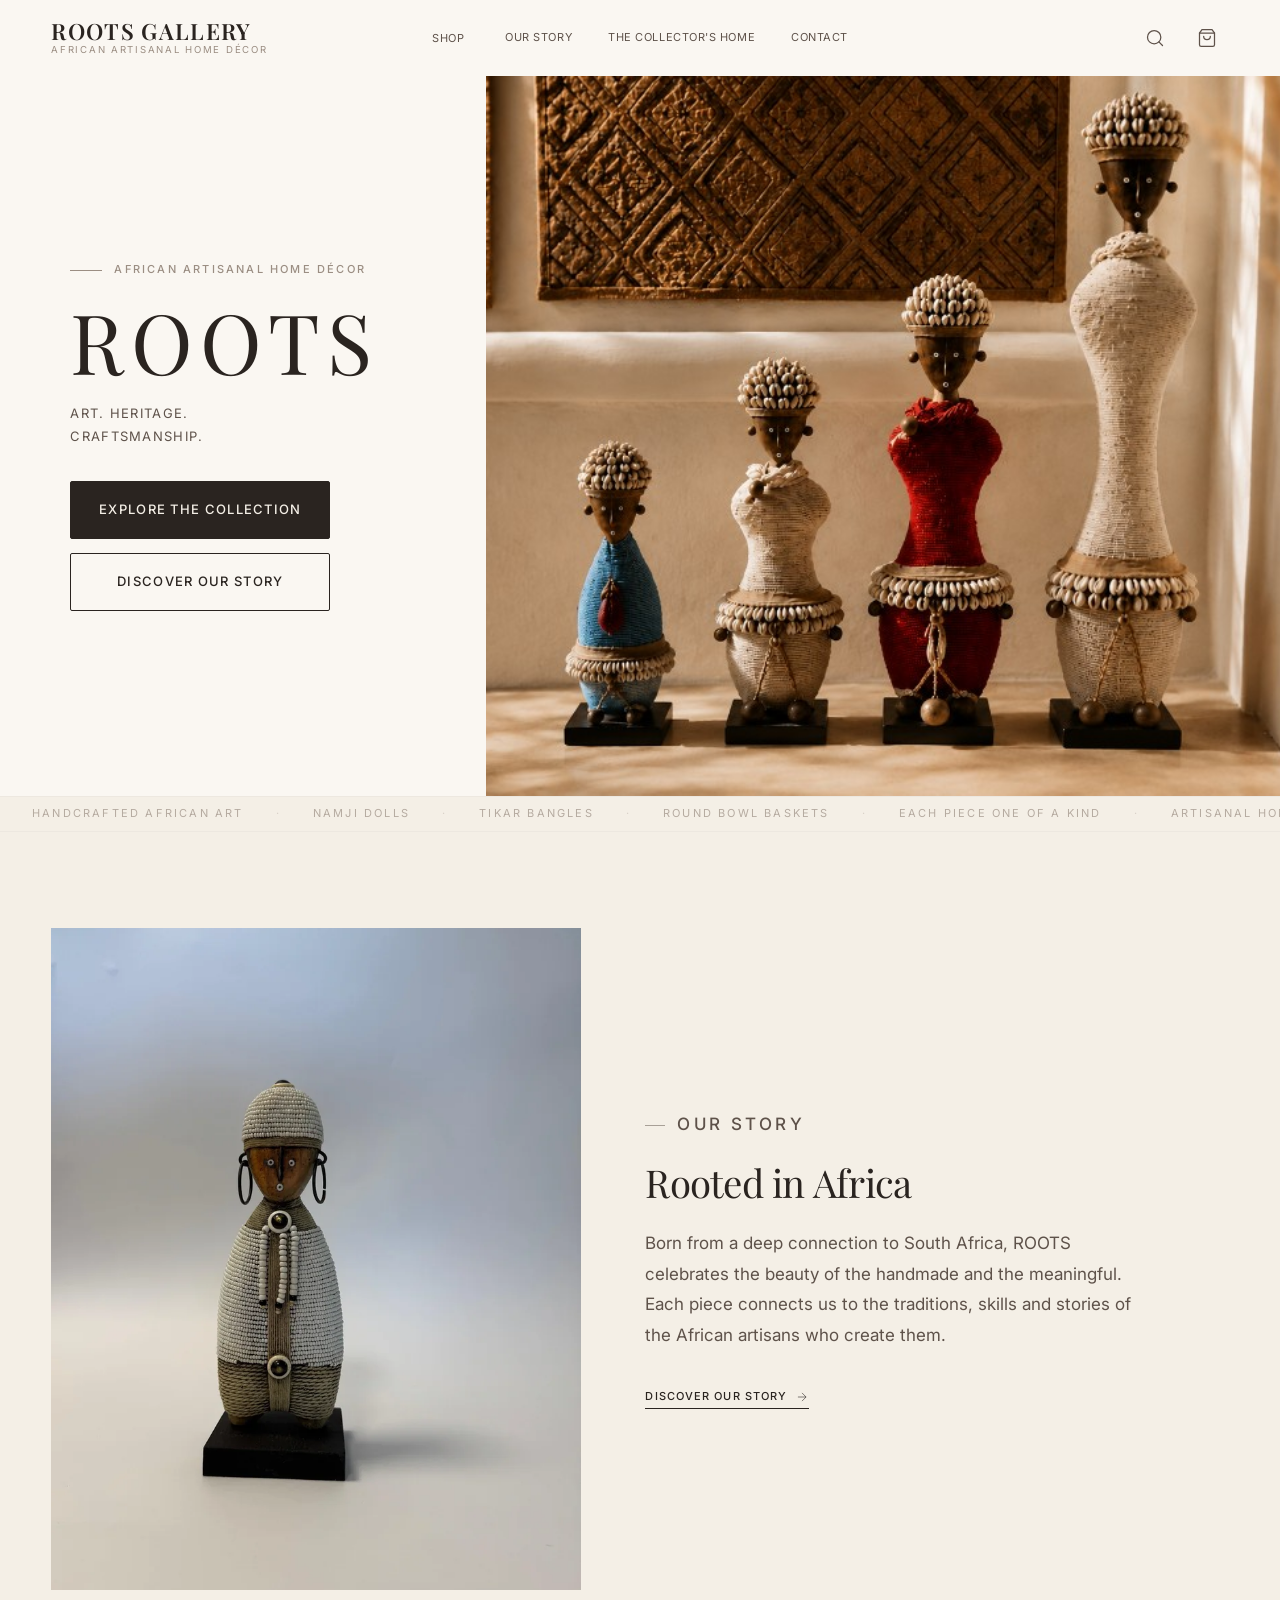
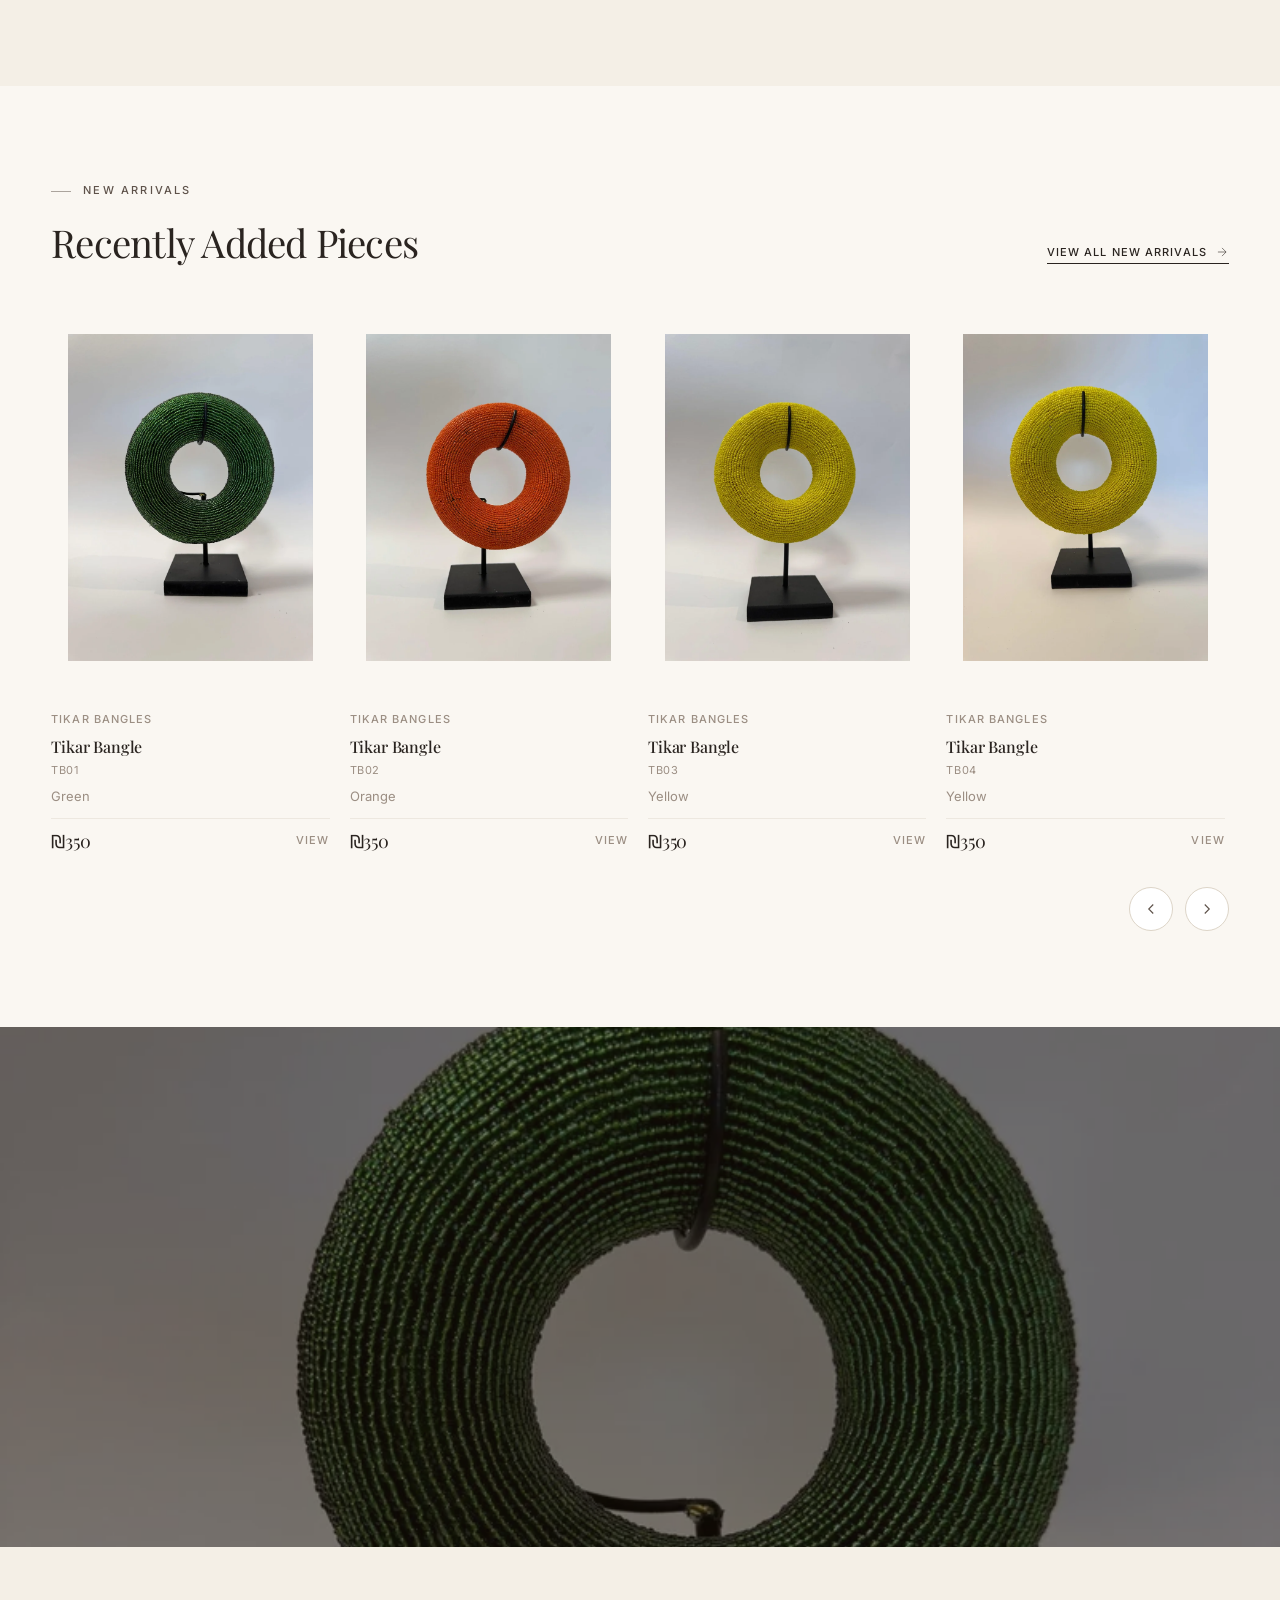
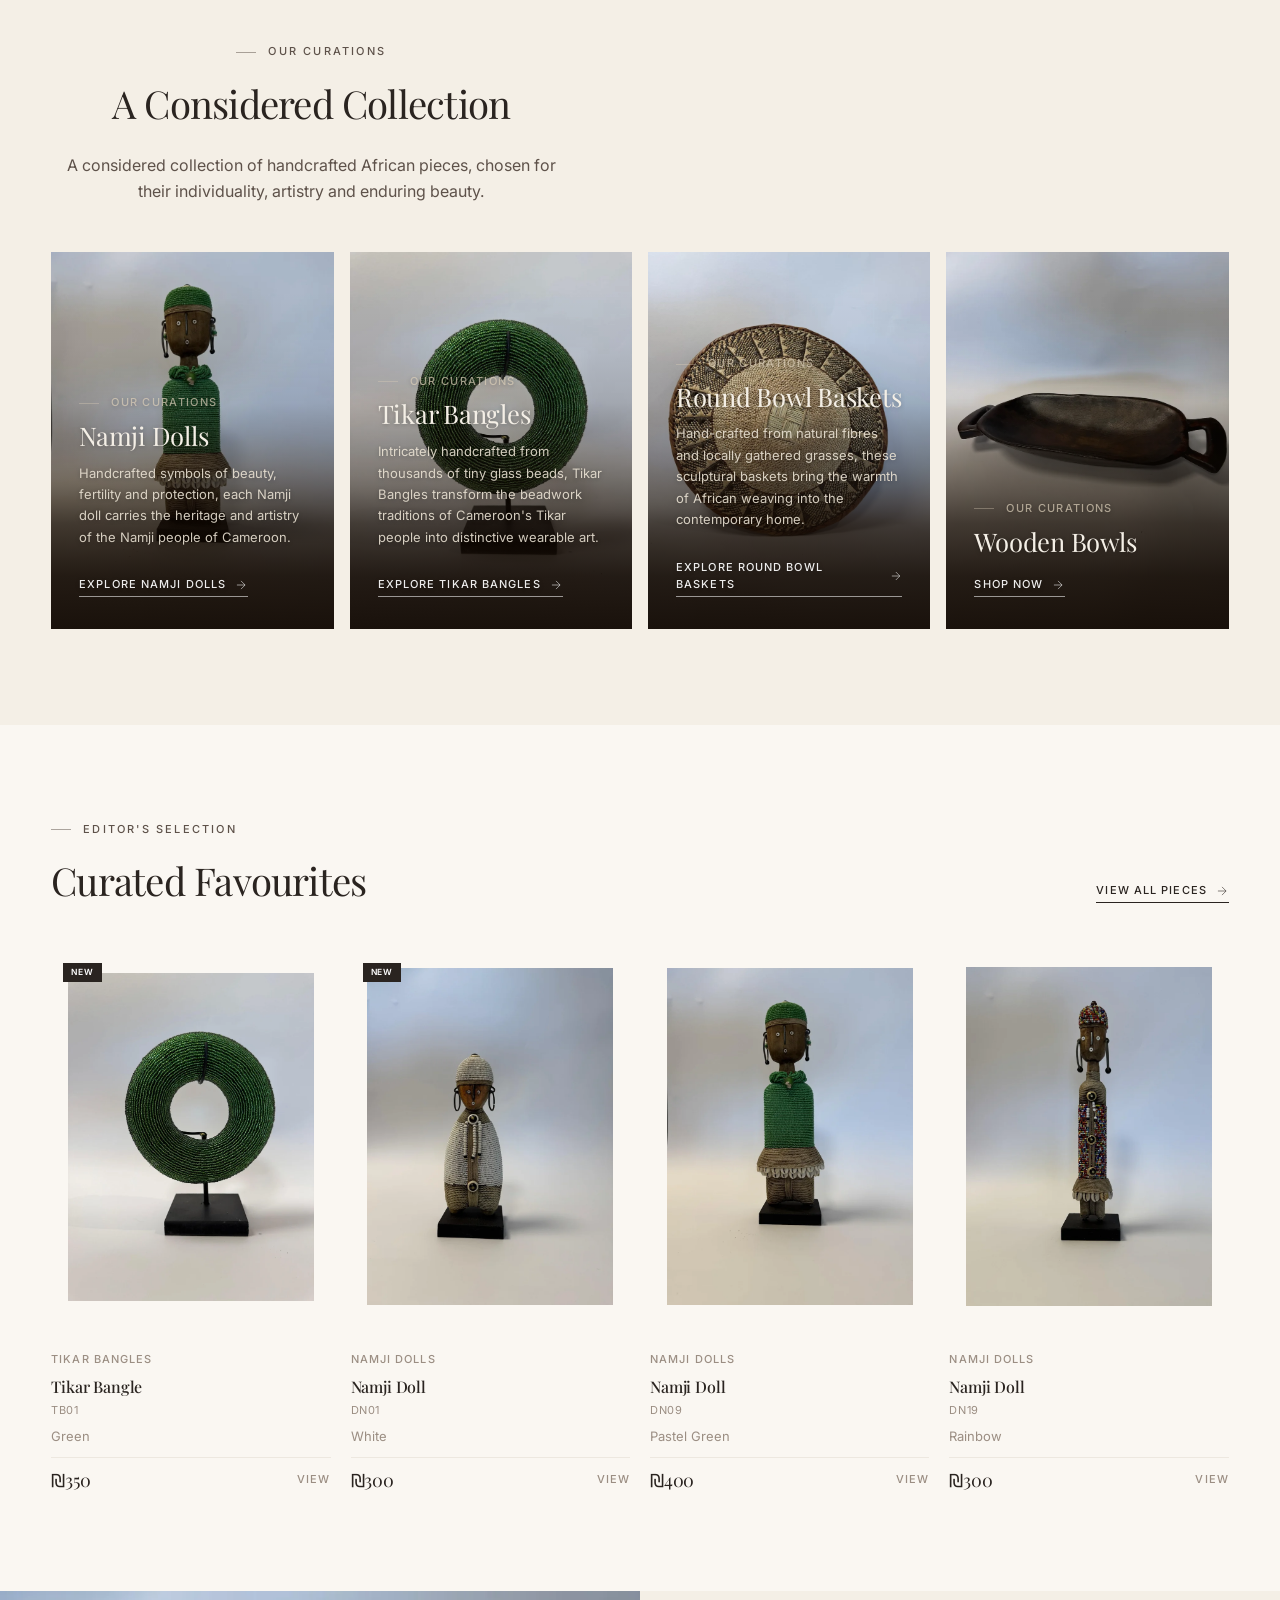
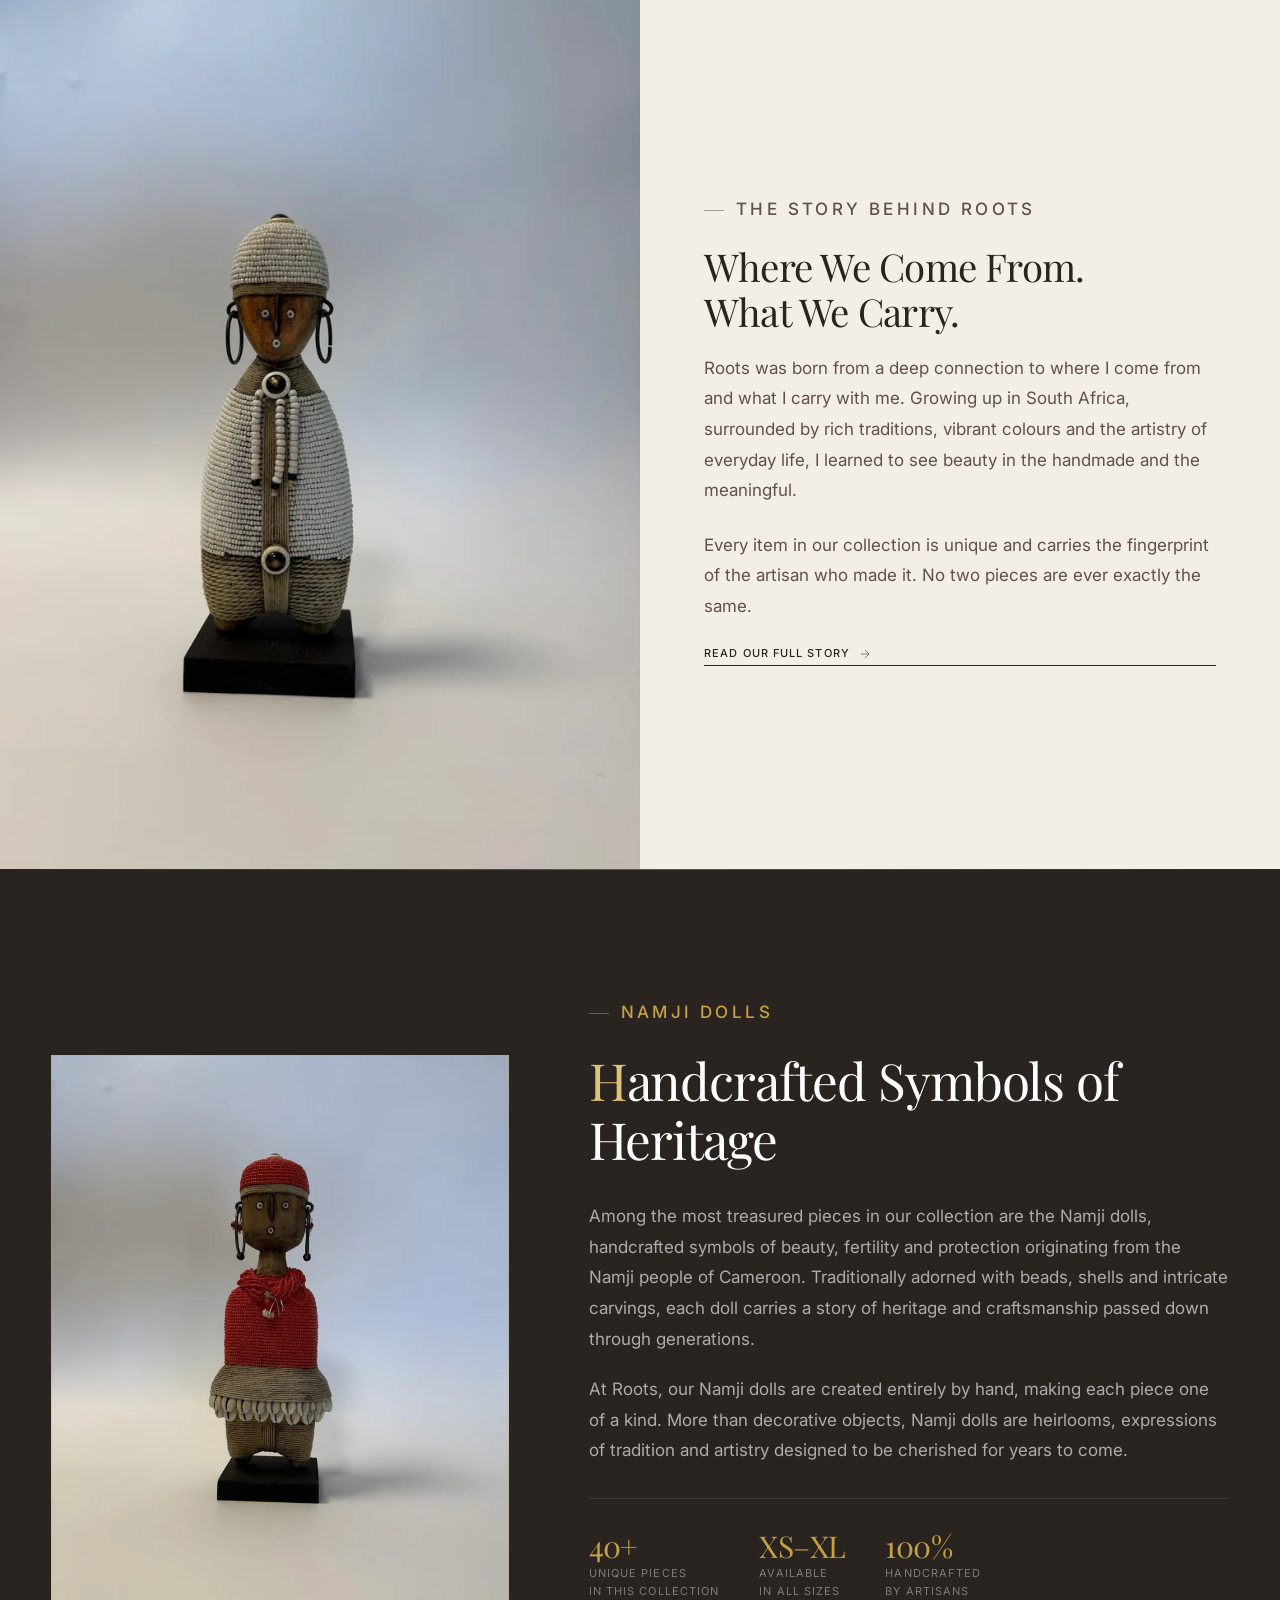
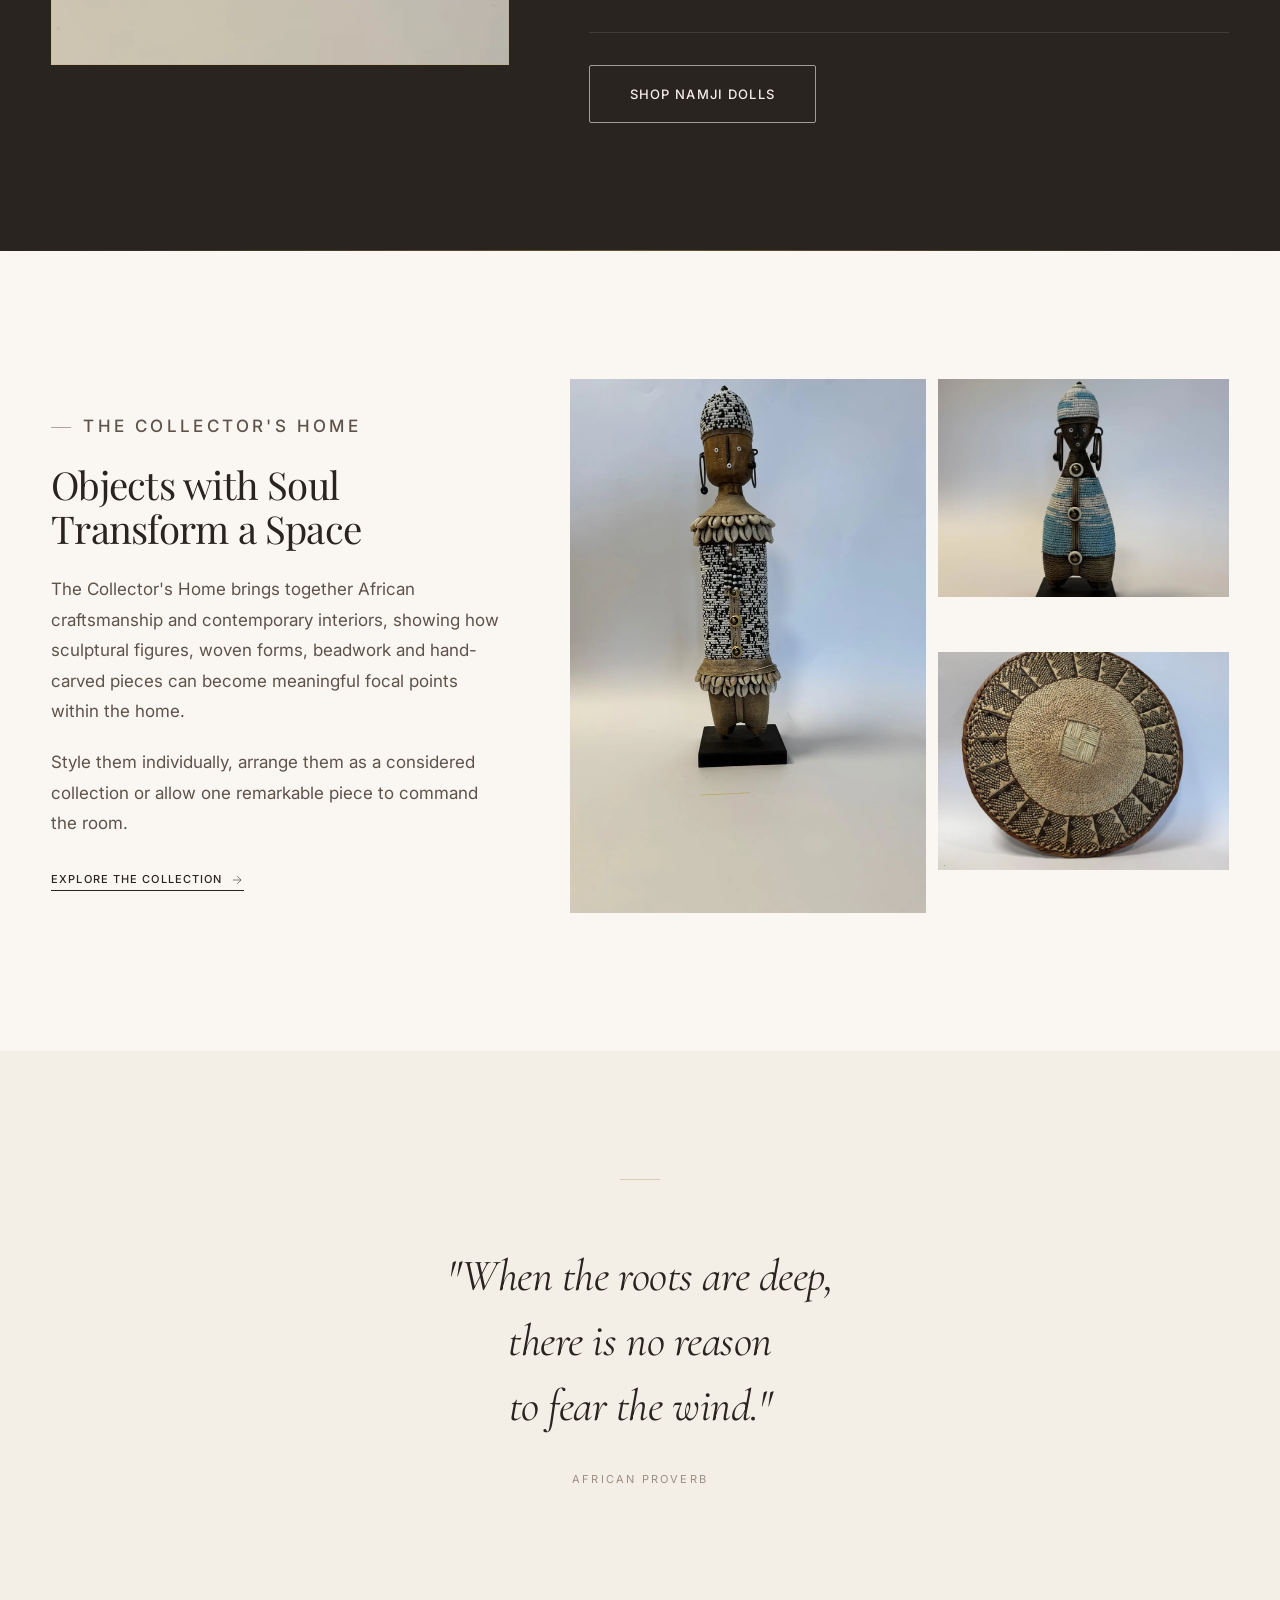
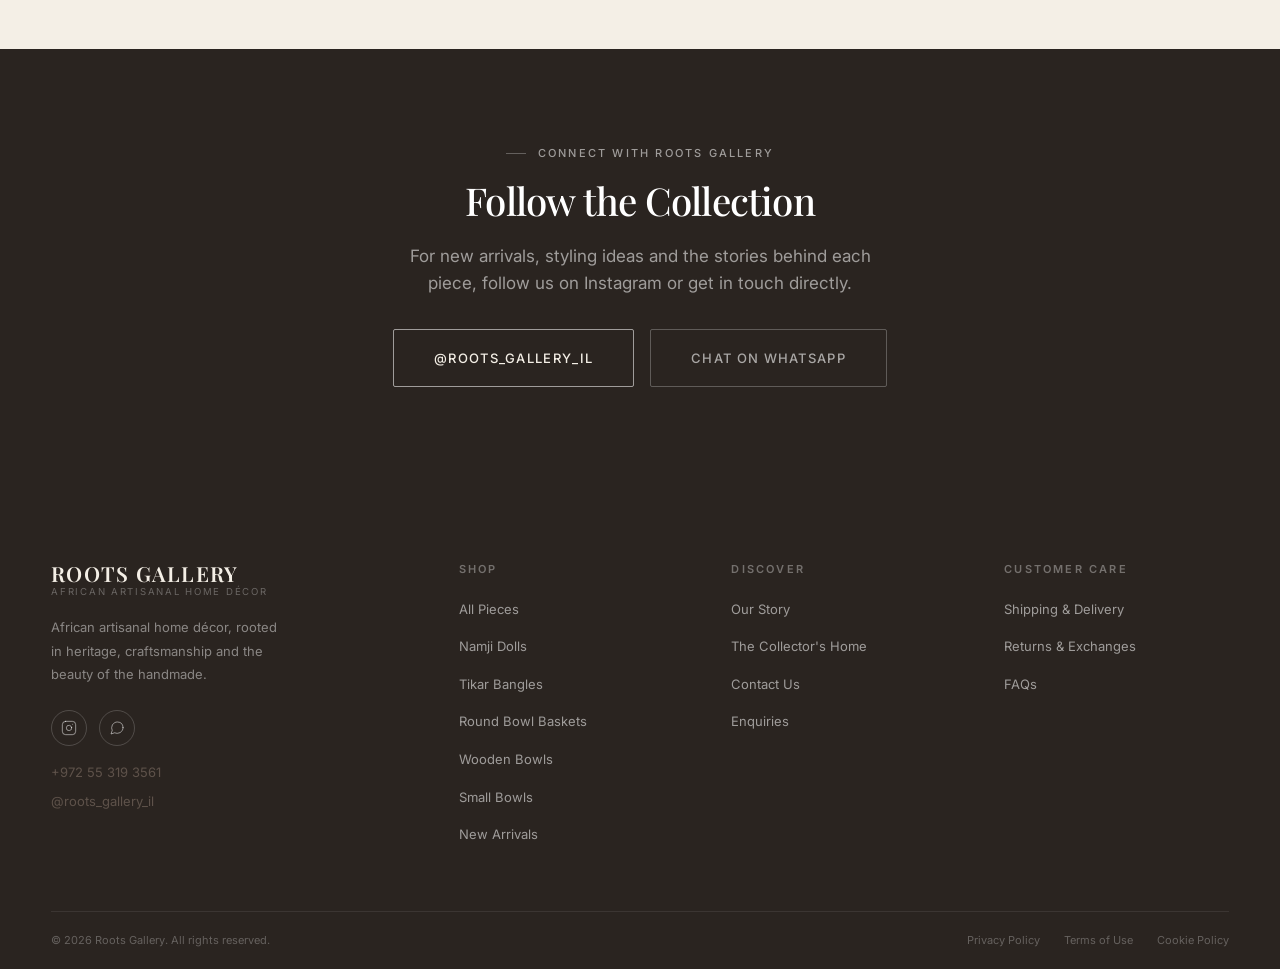
==== commit 2d539942: "updates" ====
--- a/index.html
+++ b/index.html
@@ -237,7 +237,7 @@
             >
             <div class="category-card-overlay"></div>
             <div class="category-card-content">
-              <p class="subheading">Category</p>
+              <p class="subheading">Our Curations</p>
               <h3>Wooden Bowls</h3>
               <span class="text-link">
                 Shop now
@@ -419,7 +419,7 @@
     ═══════════════════════════════════════════════ -->
     <section class="section section-dark" aria-labelledby="contact-cta-heading" style="text-align:center;">
       <div class="container container--narrow">
-        <p class="subheading fade-up" style="color:rgba(255,255,255,0.4);margin-bottom:var(--s4);">Connect with Roots Gallery</p>
+        <p class="subheading fade-up" style="margin-bottom:var(--s4);">Connect with Roots Gallery</p>
         <h2 id="contact-cta-heading" class="fade-up delay-1" style="color:var(--white);font-size:clamp(var(--fs-2xl),3vw,var(--fs-5xl));margin-bottom:var(--s5);">Follow the Collection</h2>
         <p class="fade-up delay-2" style="font-size:var(--fs-md);color:rgba(255,255,255,0.55);max-width:44ch;margin:0 auto var(--s8);">For new arrivals, styling ideas and the stories behind each piece, follow us on Instagram or get in touch directly.</p>
         <div style="display:flex;gap:var(--s4);justify-content:center;flex-wrap:wrap;" class="fade-up delay-3">
--- a/css/main.css
+++ b/css/main.css
@@ -898,12 +898,24 @@
   text-transform: uppercase;
 }
 
-/* CTAs */
+/* CTAs — stacked column so both buttons share a common left edge */
 .hero-actions {
   display: flex;
-  align-items: center;
-  gap: var(--s4);
-  flex-wrap: wrap;
+  flex-direction: column;
+  align-items: flex-start;
+  gap: 14px;
+}
+
+/* Both hero buttons MUST have identical outer dimensions.
+   Border (1.5px solid on both), padding (1.1rem) and font-size (fs-sm)
+   are shared via .btn-lg; width is fixed here so neither button
+   sizes itself to its own text label. */
+.hero-actions .btn {
+  width: 260px;
+  box-sizing: border-box;
+  justify-content: center;
+  text-align: center;
+  white-space: nowrap;
 }
 
 /* ============================================================
@@ -1369,30 +1381,38 @@
 }
 
 .category-card:hover img {
-  transform: scale(1.03);
-}
-
-/* Deep gradient ensures text is always legible */
+  transform: scale(1.02);
+}
+
+/* Rich editorial gradient: dark editorial zone at base, photography clean above mid-card */
 .category-card-overlay {
   position: absolute;
   inset: 0;
+  z-index: 1;
   background: linear-gradient(
     to top,
-    rgba(18,10,4,0.92) 0%,
-    rgba(18,10,4,0.62) 38%,
-    rgba(18,10,4,0.18) 65%,
-    rgba(18,10,4,0.0) 80%
+    rgba(18, 10, 4, 0.96) 0%,
+    rgba(18, 10, 4, 0.91) 14%,
+    rgba(18, 10, 4, 0.76) 28%,
+    rgba(18, 10, 4, 0.44) 44%,
+    rgba(18, 10, 4, 0.14) 60%,
+    rgba(18, 10, 4, 0.03) 76%,
+    transparent 90%
   );
   transition: background var(--ease-base);
+  pointer-events: none;
 }
 
 .category-card:hover .category-card-overlay {
   background: linear-gradient(
     to top,
-    rgba(18,10,4,0.95) 0%,
-    rgba(18,10,4,0.7) 42%,
-    rgba(18,10,4,0.22) 68%,
-    rgba(18,10,4,0.0) 82%
+    rgba(18, 10, 4, 0.97) 0%,
+    rgba(18, 10, 4, 0.93) 14%,
+    rgba(18, 10, 4, 0.79) 28%,
+    rgba(18, 10, 4, 0.48) 44%,
+    rgba(18, 10, 4, 0.17) 60%,
+    rgba(18, 10, 4, 0.04) 76%,
+    transparent 90%
   );
 }
 
@@ -1401,28 +1421,31 @@
   bottom: 0;
   left: 0;
   right: 0;
-  padding: var(--s8) var(--s6);
+  z-index: 3;
+  padding: var(--s8) 1.75rem;
   color: var(--white);
+  text-shadow: 0 1px 4px rgba(0, 0, 0, 0.25);
 }
 
 .category-card-content .subheading {
-  color: rgba(255,255,255,0.45);
+  color: rgba(220, 206, 185, 0.70);
   margin-bottom: var(--s2);
+  letter-spacing: 0.12em;
 }
 
 .category-card-content h3 {
   font-family: var(--ff-display);
   font-size: clamp(var(--fs-xl), 2vw, var(--fs-3xl));
   font-weight: 400;
-  color: var(--white);
+  color: var(--warm-white);
   margin-bottom: var(--s2);
   letter-spacing: -0.01em;
   line-height: 1.2;
 }
 
 .category-card-content .text-link {
-  color: rgba(255,255,255,0.75);
-  border-color: rgba(255,255,255,0.35);
+  color: rgba(255, 255, 255, 0.92);
+  border-color: rgba(255, 255, 255, 0.55);
   font-size: var(--fs-xs);
   margin-top: var(--s3);
 }
@@ -1435,10 +1458,10 @@
 /* Always visible — descriptions are editorial, not optional */
 .category-card-desc {
   font-size: var(--fs-sm);
-  color: rgba(255,255,255,0.75);
-  line-height: 1.7;
+  color: rgba(237, 229, 214, 0.88);
+  line-height: 1.65;
   margin: var(--s3) 0 var(--s4);
-  max-width: 30ch;
+  max-width: 38ch;
   display: block;
 }
 
@@ -3712,7 +3735,7 @@
   padding: clamp(var(--s10), 5vw, var(--s20)) clamp(var(--s8), 5vw, var(--s16));
 }
 
-/* Subtle background shimmer on category cards */
+/* Subtle background shimmer on category cards — sits above overlay but below text */
 .category-card::before {
   content: '';
   position: absolute;
@@ -3723,7 +3746,7 @@
     rgba(201, 160, 71, 0.08) 100%
   );
   opacity: 0;
-  z-index: 1;
+  z-index: 2;
   transition: opacity var(--ease-base);
   pointer-events: none;
 }
@@ -4523,3 +4546,288 @@
     width: 100%;
   }
 }
+
+/* ============================================================
+   MOBILE UX REFINEMENT — PASS 3
+   Focused corrections based on mobile screenshot review.
+   Breakpoints: 360 · 375 · 390 · 430 · 480 · 640 · 768px
+   ============================================================ */
+
+/* ── Section-dark: readable subheading colour on dark sections ── */
+.section-dark .subheading {
+  color: rgba(255,255,255,0.55);
+}
+
+/* ── 1. Header: readable logo, adequate icon size, breathing room ── */
+@media (max-width: 640px) {
+  :root {
+    --header-h: 64px; /* was 60px — 4px more breathing room */
+  }
+
+  /* Logo tagline: was 0.6rem (9.6px), barely readable — increase to 11px */
+  .site-logo .logo-sub {
+    font-size: var(--fs-xs);
+    letter-spacing: 0.12em;
+  }
+
+  /* Icons: visually larger inside the 44px hit zone */
+  .header-btn svg {
+    width: 22px;
+    height: 22px;
+  }
+
+  /* Prevent logo/actions crowding at narrow viewports */
+  .header-inner {
+    gap: var(--s3);
+  }
+}
+
+/* ── 2. Hero: subtitle was 11px — bumped to 13px for readability ── */
+@media (max-width: 767px) {
+  .hero-subtitle {
+    font-size: var(--fs-sm);   /* was var(--fs-xs) = 11px */
+    letter-spacing: 0.12em;
+    margin-bottom: var(--s8);
+  }
+}
+
+/* ── 3. Category cards: proportional on 2-column mobile ── */
+@media (max-width: 640px) {
+  /* Slightly wider gutter between cards */
+  .category-grid {
+    gap: var(--s3);
+  }
+
+  /* Reduce padding — 1.75rem desktop becomes 16px on 2-col mobile */
+  .category-card-content {
+    padding: var(--s5) var(--s4);
+  }
+
+  .category-card-content h3 {
+    font-size: clamp(var(--fs-base), 4.5vw, var(--fs-2xl));
+    margin-bottom: var(--s1);
+    line-height: 1.2;
+  }
+
+  /* Clamp description: 3 lines max, tighter line-height */
+  .category-card-desc {
+    font-size: var(--fs-xs);
+    line-height: 1.55;
+    margin: var(--s2) 0 var(--s2);
+    max-width: 22ch;
+    display: -webkit-box;
+    -webkit-line-clamp: 3;
+    -webkit-box-orient: vertical;
+    overflow: hidden;
+  }
+
+  .category-card-content .text-link {
+    font-size: 10px;
+    margin-top: var(--s2);
+  }
+
+  /* Mobile gradient: dark editorial base, photography visible from ~60% up */
+  .category-card-overlay {
+    background: linear-gradient(
+      to top,
+      rgba(18, 10, 4, 0.97) 0%,
+      rgba(18, 10, 4, 0.92) 14%,
+      rgba(18, 10, 4, 0.78) 28%,
+      rgba(18, 10, 4, 0.52) 44%,
+      rgba(18, 10, 4, 0.20) 62%,
+      rgba(18, 10, 4, 0.05) 78%,
+      transparent 92%
+    );
+  }
+}
+
+/* Reduce to 2-line description on smallest phones to preserve photography */
+@media (max-width: 430px) {
+  .category-card-desc {
+    -webkit-line-clamp: 2;
+  }
+}
+
+/* ── 4. Story block (dark Namji feature): contrast + shorter image ── */
+@media (max-width: 640px) {
+  /* Portrait 3:4 image becomes 335×447px — too tall. Switch to landscape */
+  .story-block-image {
+    aspect-ratio: 4 / 3;
+  }
+
+  /* Keep doll's head/body visible; crop base slightly */
+  .story-block-image img {
+    object-position: center 15%;
+  }
+
+  /* Tighter padding */
+  .story-block {
+    padding: var(--s16) 0;
+  }
+
+  /* Body text opacity: was 0.62 (~6:1) — increase to 0.78 (~7.7:1) */
+  .story-block-content p {
+    font-size: var(--fs-base);
+    color: rgba(255,255,255,0.78);
+  }
+
+  /* Stat labels: were 11px at 0.4 opacity — fails WCAG AA. Fix: 13px/0.65 */
+  .story-stat-label {
+    font-size: var(--fs-sm);
+    color: rgba(255,255,255,0.65);
+    letter-spacing: var(--ls-wide);
+  }
+
+  /* Tighter stat row spacing */
+  .story-stats {
+    gap: var(--s5) var(--s6);
+    flex-wrap: wrap;
+  }
+}
+
+/* ── 5. Collector's Home gallery: compact aspect ratios ── */
+@media (max-width: 640px) {
+  /* Main portrait image: was 335×447px at 375px — reduce to landscape */
+  .collectors-gallery-main {
+    aspect-ratio: 3 / 2;
+  }
+
+  /* Secondary images: tighter landscape crop */
+  .collectors-gallery-secondary {
+    aspect-ratio: 16 / 9;
+  }
+
+  /* Tighter gap between stacked images */
+  .collectors-gallery {
+    gap: var(--s2);
+  }
+}
+
+/* ── 6. Proverb section: proportional padding on mobile ── */
+@media (max-width: 640px) {
+  /* Was var(--s20)/var(--s24) = 80/96px — reduce to 48/64px */
+  .proverb-section {
+    padding: var(--s12) 0 var(--s16);
+  }
+
+  /* Decorative line margin: was var(--s16) = 64px — reduce to 32px */
+  .proverb-section::before {
+    margin-bottom: var(--s8);
+  }
+
+  /* Allow natural line breaks rather than forced mid-word */
+  .proverb-quote {
+    max-width: 100%;
+    text-align: center;
+  }
+}
+
+/* ── 7. Product cards: small image-padding gain on mobile ── */
+@media (max-width: 640px) {
+  /* Was 6% — reduces slightly to give image more room in 2-col layout */
+  .product-card-image {
+    padding: 4%;
+  }
+
+  /* Quick-add: ensure a usable tap area */
+  .product-card-quick-add {
+    padding: var(--s2) 0;
+    min-height: 36px;
+    display: inline-flex;
+    align-items: center;
+  }
+}
+
+/* ── 8. Footer: mobile restructure ── */
+@media (max-width: 640px) {
+  /* Reduce top whitespace: was var(--s20) = 80px */
+  .site-footer {
+    padding-top: var(--s12);
+  }
+
+  /* 2-column layout: brand spans full width, nav cols side-by-side */
+  .footer-top {
+    grid-template-columns: 1fr 1fr;
+    gap: var(--s8) var(--s5);
+  }
+
+  /* Brand block: full width + visual separator */
+  .footer-brand {
+    grid-column: 1 / -1;
+    padding-bottom: var(--s6);
+    border-bottom: 1px solid rgba(255,255,255,0.1);
+  }
+
+  /* Brand description: was rgba(255,255,255,0.45) ≈ 4.1:1 — fails AA for small text */
+  .footer-brand p {
+    color: rgba(255,255,255,0.65);
+    max-width: 100%;
+  }
+
+  /* Column headings: compact */
+  .footer-col h4 {
+    font-size: 10px;
+    letter-spacing: 0.18em;
+    margin-bottom: var(--s3);
+  }
+
+  /* Links: tighter list + 36px minimum touch height */
+  .footer-col ul {
+    gap: var(--s1);
+  }
+
+  .footer-col a {
+    display: flex;
+    align-items: center;
+    min-height: 36px;
+    font-size: var(--fs-sm);
+  }
+
+  /* Social icons: expand to 44px touch target */
+  .footer-social-link {
+    width: 44px;
+    height: 44px;
+  }
+
+  /* Footer bottom bar: tighter */
+  .footer-bottom {
+    padding: var(--s4) 0 var(--s6);
+  }
+}
+
+/* Revert to single-column footer on very narrow screens */
+@media (max-width: 360px) {
+  .footer-top {
+    grid-template-columns: 1fr;
+    gap: var(--s6);
+  }
+
+  .footer-brand {
+    grid-column: auto;
+  }
+}
+
+/* ── 9. Shop page: fix pre-existing overflow at 320px ── */
+/* The sort-select + view-toggle row has min-content ≈ 307px, wider than the
+   280px content area at 320px. min-width:0 on the grid child allows shrinking;
+   hiding the view-toggle removes the excess at the narrowest breakpoint. */
+@media (max-width: 360px) {
+  .shop-main {
+    min-width: 0;
+  }
+
+  .view-toggle {
+    display: none;
+  }
+}
+
+/* ── 10. Hero buttons: identical full-width on tablet and mobile ── */
+/* On screens below 1024px the hero-copy panel is too narrow for a 260px
+   fixed-width button (38 vw panel minus padding = ~208–307px content area).
+   Switch to full-width so both buttons remain perfectly matched. */
+@media (max-width: 1023px) {
+  .hero-actions .btn {
+    width: 100%;
+    max-width: none; /* overrides any earlier max-width from btn-lg or audit rules */
+  }
+}
